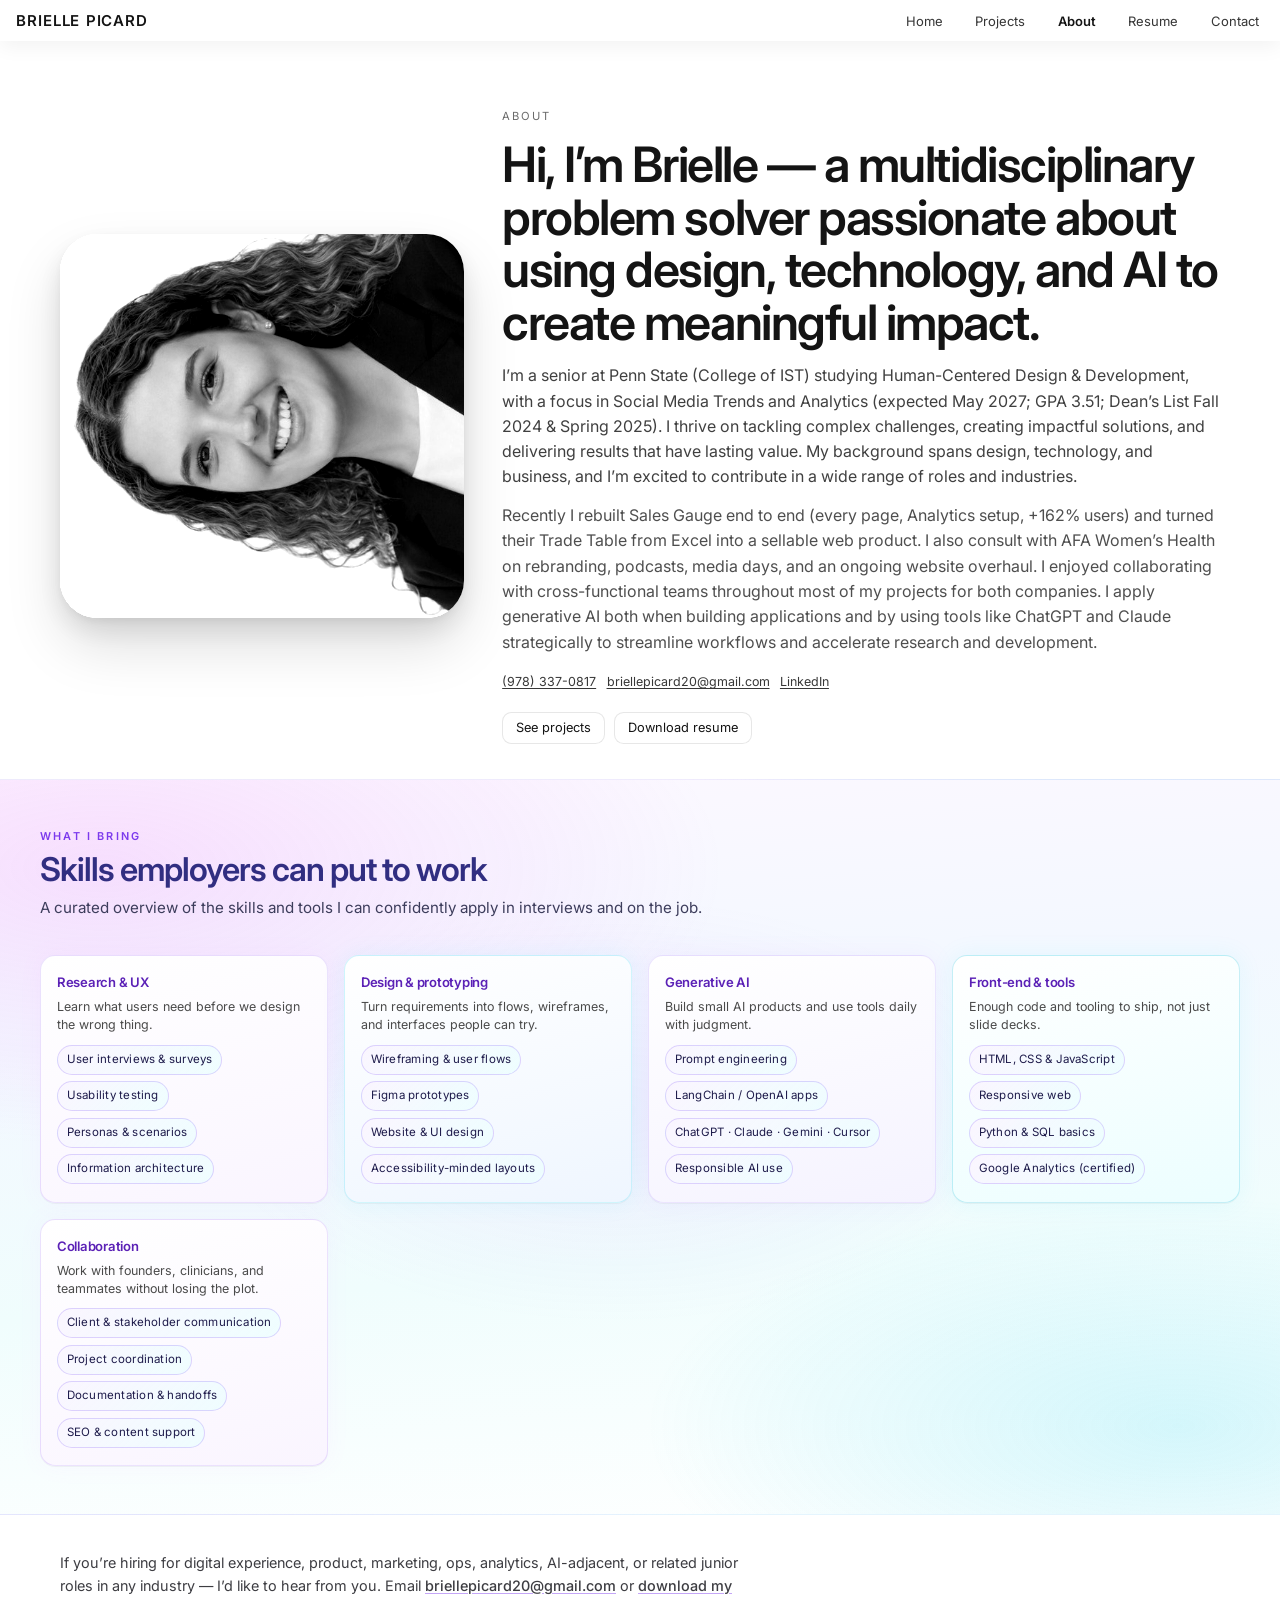
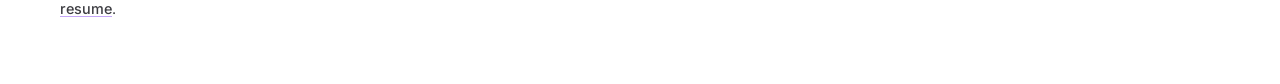
==== about.html @ d881e982 "Add files via upload" ====
<!DOCTYPE html>
<html lang="en" class="page-about">
  <head>
    <meta charset="UTF-8" />
    <meta name="viewport" content="width=device-width, initial-scale=1.0" />
    <title>About — Brielle Picard</title>
    <link rel="preconnect" href="https://fonts.googleapis.com" />
    <link rel="preconnect" href="https://fonts.gstatic.com" crossorigin />
    <link
      href="https://fonts.googleapis.com/css2?family=Inter:wght@400;600&display=swap"
      rel="stylesheet"
    />
    <link rel="stylesheet" href="styles.css?v=10" />
    <script src="main.js" defer></script>
  </head>
  <body class="page-about">
    <div
      class="top-chrome top-chrome--always top-chrome--about-only"
      id="topChrome"
      aria-hidden="false"
    >
      <header class="site-nav site-nav--about">
        <a href="index.html" class="site-nav__brand wave-name" data-home-link>
          <span class="wave-name__letters" aria-label="Brielle Picard">
            <span style="--i: 0">B</span><span style="--i: 1">r</span
            ><span style="--i: 2">i</span><span style="--i: 3">e</span
            ><span style="--i: 4">l</span><span style="--i: 5">l</span
            ><span style="--i: 6">e</span><span class="wave-name__gap"></span
            ><span style="--i: 7">P</span><span style="--i: 8">i</span
            ><span style="--i: 9">c</span><span style="--i: 10">a</span
            ><span style="--i: 11">r</span><span style="--i: 12">d</span>
          </span>
        </a>
        <nav class="site-nav__links">
          <a href="index.html" class="js-home-top" data-home-link>Home</a>
          <a href="work.html">Projects</a>
          <a href="about.html" aria-current="page">About</a>
          <a target="_blank" rel="noopener noreferrer" href="assets/resume.pdf" download="Brielle-Picard-Resume.pdf" type="application/pdf" data-resume-download>Resume</a>
          <a href="contact.html">Contact</a>
        </nav>
      </header>
    </div>

    <main class="about-main" id="main">
      <section class="about-hero" aria-label="About Brielle Picard">
        <div class="about-hero__grid">
          <figure class="about-photo-frame">
            <div class="about-photo-slot">
              <div class="about-photo-spin">
                <img
                  class="about-photo"
                  src="assets/brielle-picard-about.jpg"
                  width="717"
                  height="537"
                  alt="Brielle Picard"
                  loading="eager"
                />
              </div>
            </div>
          </figure>
          <div class="about-hero__copy">
            <p class="about-kicker">About</p>
            <h1>
              Hi, I’m Brielle — a multidisciplinary problem solver passionate about using design,
              technology, and AI to create meaningful impact.
            </h1>
            <p class="about-lead about-lead--personal">
              I’m a senior at Penn State (College of IST) studying Human-Centered Design &amp;
              Development, with a focus in Social Media Trends and Analytics (expected May 2027;
              GPA 3.51; Dean’s List Fall 2024 &amp; Spring 2025). I thrive on tackling complex
              challenges, creating impactful solutions, and delivering results that have lasting
              value. My background spans design, technology, and business, and I’m excited to
              contribute in a wide range of roles and industries.
            </p>
            <p class="about-lead about-lead--tight">
              Recently I rebuilt Sales Gauge end to end (every page, Analytics setup, +162% users)
              and turned their Trade Table from Excel into a sellable web product. I also consult
              with AFA Women’s Health on rebranding, podcasts, media days, and an ongoing website
              overhaul. I enjoyed collaborating with cross-functional teams throughout most of my
              projects for both companies. I apply generative AI both when building applications
              and by using tools like ChatGPT and Claude strategically to streamline workflows and
              accelerate research and development.
            </p>
            <ul class="about-contact-chips" aria-label="Contact">
              <li>
                <a href="tel:+19783370817">(978) 337-0817</a>
              </li>
              <li>
                <a href="mailto:briellepicard20@gmail.com">briellepicard20@gmail.com</a>
              </li>
              <li>
                <a
                  href="https://www.linkedin.com/in/brielle-picard-4519b7318"
                  target="_blank"
                  rel="noopener noreferrer"
                  >LinkedIn</a
                >
              </li>
            </ul>
            <div class="about-actions">
              <a href="work.html">See projects</a>
              <a target="_blank" rel="noopener noreferrer" href="assets/resume.pdf" download="Brielle-Picard-Resume.pdf" type="application/pdf" data-resume-download>Download resume</a>
            </div>
          </div>
        </div>
      </section>

      <section
        class="about-spotlight"
        aria-labelledby="about-spotlight-heading"
      >
        <div class="about-spotlight__inner">
          <div class="about-spotlight__head">
            <p class="about-spotlight__eyebrow">What I bring</p>
            <h2 id="about-spotlight-heading" class="about-spotlight__title">
              Skills employers can put to work
            </h2>
            <p class="about-spotlight__lede">
              A curated overview of the skills and tools I can confidently apply in interviews and
              on the job.
            </p>
          </div>

          <ul class="about-spotlight__clusters">
            <li class="about-spotlight__cluster">
              <h3 class="about-spotlight__cluster-label">Research &amp; UX</h3>
              <p class="about-spotlight__cluster-note">
                Learn what users need before we design the wrong thing.
              </p>
              <ul class="about-spotlight__chips">
                <li>User interviews &amp; surveys</li>
                <li>Usability testing</li>
                <li>Personas &amp; scenarios</li>
                <li>Information architecture</li>
              </ul>
            </li>
            <li class="about-spotlight__cluster">
              <h3 class="about-spotlight__cluster-label">Design &amp; prototyping</h3>
              <p class="about-spotlight__cluster-note">
                Turn requirements into flows, wireframes, and interfaces people can try.
              </p>
              <ul class="about-spotlight__chips">
                <li>Wireframing &amp; user flows</li>
                <li>Figma prototypes</li>
                <li>Website &amp; UI design</li>
                <li>Accessibility-minded layouts</li>
              </ul>
            </li>
            <li class="about-spotlight__cluster">
              <h3 class="about-spotlight__cluster-label">Generative AI</h3>
              <p class="about-spotlight__cluster-note">
                Build small AI products and use tools daily with judgment.
              </p>
              <ul class="about-spotlight__chips">
                <li>Prompt engineering</li>
                <li>LangChain / OpenAI apps</li>
                <li>ChatGPT · Claude · Gemini · Cursor</li>
                <li>Responsible AI use</li>
              </ul>
            </li>
            <li class="about-spotlight__cluster">
              <h3 class="about-spotlight__cluster-label">Front-end &amp; tools</h3>
              <p class="about-spotlight__cluster-note">
                Enough code and tooling to ship, not just slide decks.
              </p>
              <ul class="about-spotlight__chips">
                <li>HTML, CSS &amp; JavaScript</li>
                <li>Responsive web</li>
                <li>Python &amp; SQL basics</li>
                <li>Google Analytics (certified)</li>
              </ul>
            </li>
            <li class="about-spotlight__cluster">
              <h3 class="about-spotlight__cluster-label">Collaboration</h3>
              <p class="about-spotlight__cluster-note">
                Work with founders, clinicians, and teammates without losing the plot.
              </p>
              <ul class="about-spotlight__chips">
                <li>Client &amp; stakeholder communication</li>
                <li>Project coordination</li>
                <li>Documentation &amp; handoffs</li>
                <li>SEO &amp; content support</li>
              </ul>
            </li>
          </ul>
        </div>
      </section>

      <p class="about-context">
        If you’re hiring for digital experience, product, marketing, ops, analytics, AI-adjacent, or
        related junior roles in any industry — I’d like to hear from you. Email
        <a href="mailto:briellepicard20@gmail.com">briellepicard20@gmail.com</a>
        or
        <a target="_blank" rel="noopener noreferrer" href="assets/resume.pdf" download="Brielle-Picard-Resume.pdf" type="application/pdf" data-resume-download>download my resume</a>.
      </p>
    </main>
  </body>
</html>
---- styles.css ----
/* --- Base — Inter, white minimal, neon used sparingly --- */
*,
*::before,
*::after {
  box-sizing: border-box;
}

html {
  scroll-behavior: smooth;
  font-family: "Inter", system-ui, -apple-system, sans-serif;
}

html.page-home {
  color-scheme: light;
  scroll-snap-type: y mandatory;
  scroll-behavior: smooth;
  scroll-padding-top: 0;
  /* Clear soft ombre ladder — dusk violet at the end, never near-black */
  --home-flow-bg: #faf8fc;
  --ombre-1: #ebe0f5;
  --ombre-2: #d7c6eb;
  --ombre-3: #c2aadf;
  --ombre-4: #ad92d0;
}

body {
  margin: 0;
  font-family: inherit;
  font-weight: 400;
  color: var(--text);
  background: var(--bg-page);
  line-height: 1.55;
  overflow-x: hidden;
}

html.page-home body {
  /* Continuous page wash so the darkening reads while you scroll */
  background: linear-gradient(
    180deg,
    #faf8fc 0%,
    #f3eaf8 18%,
    #e5d6f2 38%,
    #d0bbe6 58%,
    #bba3d8 78%,
    #ad92d0 100%
  );
}

button,
input,
textarea,
select {
  font-family: inherit;
  font-weight: 400;
}

body.case-study-panel-is-open {
  overflow: hidden;
}

:root {
  /* Extra inset so scattered cards never hug the viewport edge */
  --case-scatter-gutter: clamp(1.5rem, 6.5vw, 4rem);
  --bg-page: #ffffff;
  --bg-subtle: #f4f4f5;
  --text: #141414;
  --text-muted: #6b6b6b;
  --neon-a: #22d3ee;
  --neon-b: #e879f9;
  --neon-a-soft: rgba(34, 211, 238, 0.16);
  --neon-b-soft: rgba(232, 121, 249, 0.16);
  --case-track-bg: #e8eaef;
  --case-track-fill-start: #f0abfc;
  --case-track-fill-end: #22d3ee;
}

/* --- Fixed top: progress (first) + nav — visible once first case study is reached --- */
.top-chrome {
  position: fixed;
  top: env(safe-area-inset-top, 0);
  left: 0;
  right: 0;
  z-index: 40;
  display: flex;
  flex-direction: column;
  pointer-events: none;
  transform: translateY(-110%);
  opacity: 0;
  transition:
    transform 0.5s cubic-bezier(0.22, 1, 0.45, 1),
    opacity 0.32s ease;
}

.top-chrome.is-visible,
.top-chrome--always {
  transform: translateY(0);
  opacity: 1;
}

.top-chrome > * {
  pointer-events: auto;
  flex-shrink: 0;
}

.case-scroll-track--home-top {
  order: -1;
  width: 100%;
}

.case-scroll-track--home-top.case-scroll-track--minimal .case-scroll-track__rail {
  height: 4px;
  border-radius: 0;
  box-shadow: 0 1px 0 rgba(0, 0, 0, 0.04);
}

.site-nav {
  display: flex;
  align-items: center;
  justify-content: space-between;
  padding: 0.5rem 1rem 0.45rem;
  background: rgba(255, 255, 255, 0.98);
  box-shadow: 0 6px 20px rgba(0, 0, 0, 0.05);
}

.site-nav--home {
  display: flex;
  align-items: center;
  justify-content: space-between;
  gap: 1rem;
  background: rgba(255, 255, 255, 0.82);
  backdrop-filter: blur(10px);
  -webkit-backdrop-filter: blur(10px);
}

.site-nav--work {
  background: transparent;
  box-shadow: none;
  padding: 0.5rem 1rem 0.45rem;
}

/* Work page: nav only — no bar, same horizontal rhythm as home */
.top-chrome--work-only {
  background: transparent;
  box-shadow: none;
}

.site-nav__links {
  display: flex;
  gap: 1.35rem;
  align-items: center;
}

.site-nav__links a {
  font-size: 0.8125rem;
  font-weight: 400;
  text-decoration: none;
  color: rgba(20, 20, 20, 0.86);
  border-radius: 0.4rem;
  padding: 0.18rem 0.34rem;
  transition:
    color 0.2s ease,
    background-color 0.2s ease,
    box-shadow 0.25s ease;
}

.site-nav__links a[aria-current="page"] {
  color: var(--text);
  font-weight: 600;
}

.site-nav__links a:hover,
.site-nav__links a:focus-visible {
  outline: none;
  color: var(--text);
  background: rgba(255, 255, 255, 0.92);
  box-shadow:
    0 0 0 1px rgba(217, 70, 239, 0.28),
    0 0 14px rgba(34, 211, 238, 0.22);
}

/* Legacy: old work-only nav (transparent) — keep hover readable if reused */
.site-nav--work .site-nav__links a {
  color: rgba(20, 20, 20, 0.86);
}

.site-nav--work .site-nav__links a:hover,
.site-nav--work .site-nav__links a:focus-visible {
  color: var(--text);
}

.site-nav__brand {
  text-decoration: none;
  color: var(--text);
  font-family: "Inter", system-ui, sans-serif;
  font-weight: 600;
  font-size: 0.9375rem;
  letter-spacing: 0.06em;
  text-transform: uppercase;
}

.site-nav--work .site-nav__brand {
  color: var(--text);
}

/* Wave glow on name (clickable) */
.wave-name__letters > span {
  display: inline-block;
  animation: wave-glow 2.8s ease-in-out infinite;
  animation-delay: calc(var(--i) * 0.07s);
}

.wave-name__gap {
  display: inline-block;
  width: 0.35em;
  animation: none;
}

@keyframes wave-glow {
  0%,
  100% {
    color: inherit;
    text-shadow: none;
  }
  35% {
    color: var(--neon-a);
    text-shadow: 0 0 14px rgba(0, 229, 212, 0.45);
  }
  70% {
    color: var(--neon-b);
    text-shadow: 0 0 14px rgba(181, 108, 255, 0.4);
  }
}

/* Original-style thin bar only (under nav) */
.case-scroll-track--minimal .case-scroll-track__rail {
  height: 3px;
  background: rgba(236, 238, 242, 0.95);
  overflow: hidden;
}

.case-scroll-track--on-dark .case-scroll-track__rail {
  background: rgba(255, 255, 255, 0.12);
}

.case-scroll-track__fill {
  height: 100%;
  width: 0%;
  background: linear-gradient(
    90deg,
    var(--case-track-fill-start),
    var(--case-track-fill-end)
  );
  transition: width 0.12s ease-out;
}

.case-scroll-track--on-dark .case-scroll-track__fill {
  background: linear-gradient(
    90deg,
    rgba(125, 211, 252, 0.95),
    rgba(96, 165, 250, 0.95)
  );
}

/* --- Case study hover: circle + arrow (follows pointer; see main.js) --- */
.case-study-cursor {
  position: fixed;
  left: 0;
  top: 0;
  z-index: 10050;
  width: 56px;
  height: 56px;
  margin-left: -28px;
  margin-top: -28px;
  pointer-events: none;
  opacity: 0;
  transform: scale(0.65);
  transition:
    opacity 0.18s ease,
    transform 0.2s cubic-bezier(0.22, 1, 0.36, 1);
}

.case-study-cursor.is-visible {
  opacity: 1;
  transform: scale(1);
}

.case-study-cursor__circle {
  position: absolute;
  inset: 0;
  border-radius: 50%;
  background: #fff;
  border: 1.5px solid rgba(20, 20, 20, 0.1);
  box-shadow:
    0 6px 28px rgba(0, 0, 0, 0.12),
    0 0 0 1px rgba(0, 229, 212, 0.35);
}

.case-study-cursor__arrow {
  position: absolute;
  left: 50%;
  top: 50%;
  width: 9px;
  height: 9px;
  margin: -4px 0 0 -4px;
  border-right: 2px solid var(--text);
  border-top: 2px solid var(--text);
  transform: rotate(45deg);
}

.case-study-cursor--dark .case-study-cursor__circle {
  background: #0a0a0a;
  border-color: rgba(255, 255, 255, 0.2);
}

.case-study-cursor--dark .case-study-cursor__arrow {
  border-color: #fff;
}

/* --- Home hero: name-forward + floating profile card --- */
.home-hero {
  --hero-mx: 0;
  --hero-my: 0;
  position: relative;
  isolation: isolate;
  min-height: 100dvh;
  height: 100dvh;
  max-height: 100dvh;
  overflow: hidden;
  display: flex;
  flex-direction: column;
  justify-content: center;
  padding:
    calc(3px + 5rem)
    clamp(1.15rem, 5vw, 3.25rem)
    clamp(4.5rem, 10vh, 6rem);
  background:
    radial-gradient(ellipse 70% 55% at 12% 30%, rgba(232, 121, 249, 0.12), transparent 58%),
    radial-gradient(ellipse 55% 45% at 88% 70%, rgba(34, 211, 238, 0.1), transparent 55%),
    linear-gradient(135deg, #faf8fc 0%, #ffffff 42%, #f3f0f8 100%);
  box-shadow: 0 40px 80px -48px rgba(124, 58, 237, 0.08);
  scroll-snap-align: start;
  scroll-snap-stop: always;
}

.home-hero__atmosphere {
  position: absolute;
  inset: 0;
  z-index: 0;
  pointer-events: none;
  background:
    radial-gradient(circle at 78% 42%, rgba(192, 132, 252, 0.14), transparent 42%),
    radial-gradient(circle at 22% 70%, rgba(34, 211, 238, 0.08), transparent 40%);
}

.home-hero__layout {
  position: relative;
  z-index: 2;
  width: min(100%, 78rem);
  margin: 0 auto;
  display: grid;
  grid-template-columns: minmax(0, 1fr) minmax(18rem, 1.05fr);
  gap: clamp(1.5rem, 4vw, 3.5rem);
  align-items: center;
}

.home-hero__content {
  position: relative;
  z-index: 4;
  max-width: min(38rem, 100%);
  opacity: 0;
  transform: translateY(18px);
  animation: home-hero-content-in 0.9s cubic-bezier(0.22, 1, 0.36, 1) 0.12s forwards;
}

@keyframes home-hero-content-in {
  to {
    opacity: 1;
    transform: translateY(0);
  }
}

.home-hero__profile {
  position: relative;
  justify-self: end;
  width: min(100%, 32rem);
  transform: translate3d(
    calc(var(--hero-mx) * 10px),
    calc(var(--hero-my) * 8px),
    0
  );
  transition: transform 0.45s cubic-bezier(0.22, 1, 0.36, 1);
}

.home-hero__profile-glow {
  position: absolute;
  inset: -18% -14% auto;
  height: 70%;
  pointer-events: none;
  background:
    radial-gradient(circle at 35% 40%, rgba(232, 121, 249, 0.28), transparent 58%),
    radial-gradient(circle at 75% 35%, rgba(34, 211, 238, 0.22), transparent 52%);
  filter: blur(2px);
  animation: home-hero-profile-glow 8s ease-in-out infinite alternate;
}

@keyframes home-hero-profile-glow {
  from {
    transform: translate3d(-2%, 0, 0) scale(1);
  }
  to {
    transform: translate3d(3%, 5%, 0) scale(1.06);
  }
}

.home-hero__profile-card {
  position: relative;
  z-index: 1;
  padding: 0.65rem;
  border-radius: 1.45rem;
  background: rgba(255, 255, 255, 0.9);
  border: 1px solid rgba(167, 139, 250, 0.28);
  box-shadow:
    0 28px 60px rgba(124, 58, 237, 0.14),
    0 10px 24px rgba(15, 23, 42, 0.05);
  backdrop-filter: blur(10px);
  animation: home-hero-profile-in 1s cubic-bezier(0.22, 1, 0.36, 1) 0.2s both;
}

@keyframes home-hero-profile-in {
  from {
    opacity: 0;
    transform: translateY(22px) scale(0.96);
  }
  to {
    opacity: 1;
    transform: translateY(0) scale(1);
  }
}

.home-hero__profile-card::before {
  content: "";
  position: absolute;
  inset: 0;
  border-radius: inherit;
  pointer-events: none;
  padding: 1px;
  background: linear-gradient(
    135deg,
    rgba(232, 121, 249, 0.45),
    transparent 40%,
    transparent 60%,
    rgba(34, 211, 238, 0.4)
  );
  mask: linear-gradient(#000 0 0) content-box, linear-gradient(#000 0 0);
  mask-composite: exclude;
  -webkit-mask: linear-gradient(#000 0 0) content-box, linear-gradient(#000 0 0);
  -webkit-mask-composite: xor;
}

.home-hero__photo {
  display: block;
  width: 100%;
  aspect-ratio: 16 / 10;
  object-fit: cover;
  object-position: center 18%;
  border-radius: 1.1rem;
  border: 1px solid rgba(167, 139, 250, 0.16);
  background: #f3e8ff;
}

.home-hero__profile-meta {
  display: none;
}

.home-hero__name {
  margin: 0 0 0.85rem;
  font-family: "Syne", "Inter", system-ui, sans-serif;
  font-weight: 800;
  font-size: clamp(2.9rem, 7.8vw, 5.6rem);
  line-height: 0.92;
  letter-spacing: -0.055em;
  color: #2e1065;
  text-wrap: balance;
}

.home-hero__line {
  display: block;
}

.home-hero__name .home-hero__line > span {
  display: inline-block;
  color: #2e1065;
  opacity: 0;
  transform: translateY(0.35em);
  animation:
    home-hero-letter-in 0.7s cubic-bezier(0.22, 1, 0.36, 1) forwards,
    home-hero-letter-glow 3.8s ease-in-out infinite;
  animation-delay:
    calc(0.28s + var(--i) * 0.045s),
    calc(1.2s + var(--i) * 0.08s);
}

@keyframes home-hero-letter-in {
  to {
    opacity: 1;
    transform: translateY(0);
  }
}

@keyframes home-hero-letter-glow {
  0%,
  100% {
    color: #2e1065;
    text-shadow: 0 0 0 transparent;
  }
  40% {
    color: #a21caf;
    text-shadow: 0 0 22px rgba(232, 121, 249, 0.35);
  }
  70% {
    color: #0e7490;
    text-shadow: 0 0 18px rgba(34, 211, 238, 0.28);
  }
}

.home-hero__lede {
  margin: 0 0 1.35rem;
  max-width: 26rem;
  font-size: clamp(1rem, 2.1vw, 1.15rem);
  line-height: 1.5;
  color: #4b5563;
}

.home-hero__ctas {
  display: flex;
  flex-wrap: wrap;
  gap: 0.65rem;
}

.home-hero__cta {
  display: inline-flex;
  align-items: center;
  justify-content: center;
  padding: 0.72rem 1.2rem;
  border-radius: 999px;
  font-size: 0.86rem;
  font-weight: 600;
  text-decoration: none;
  color: #5b21b6;
  border: 1px solid rgba(167, 139, 250, 0.4);
  background: rgba(255, 255, 255, 0.72);
  backdrop-filter: blur(8px);
  transition:
    background 0.2s ease,
    border-color 0.2s ease,
    color 0.2s ease,
    transform 0.2s ease,
    box-shadow 0.2s ease;
}

.home-hero__cta:hover,
.home-hero__cta:focus-visible {
  border-color: rgba(34, 211, 238, 0.5);
  color: #0e7490;
  transform: translateY(-1px);
  outline: none;
}

.home-hero__cta--primary {
  color: #fff;
  border-color: transparent;
  background: linear-gradient(135deg, #c026d3, #7c3aed 55%, #0891b2);
  box-shadow: 0 12px 28px rgba(124, 58, 237, 0.28);
}

.home-hero__cta--primary:hover,
.home-hero__cta--primary:focus-visible {
  color: #fff;
  filter: brightness(1.05);
  box-shadow: 0 14px 32px rgba(124, 58, 237, 0.34);
}

.visually-hidden {
  position: absolute;
  width: 1px;
  height: 1px;
  padding: 0;
  margin: -1px;
  overflow: hidden;
  clip: rect(0, 0, 0, 0);
  white-space: nowrap;
  border: 0;
}

@media (max-width: 820px) {
  .home-hero {
    height: auto;
    max-height: none;
    min-height: 100dvh;
    justify-content: center;
    padding-top: calc(3px + 5.25rem);
    padding-bottom: clamp(5rem, 12vh, 6.5rem);
  }

  .home-hero__layout {
    grid-template-columns: 1fr;
    gap: 1.75rem;
    justify-items: start;
  }

  .home-hero__profile {
    justify-self: start;
    width: min(100%, 24rem);
    order: -1;
  }

  .home-hero__name {
    font-size: clamp(2.85rem, 14vw, 4.25rem);
  }
}

/* --- Scroll hint: first screen → work --- */
.scroll-into-work {
  position: fixed;
  left: 50%;
  bottom: 1.75rem;
  z-index: 5;
  display: flex;
  flex-direction: column;
  align-items: center;
  gap: 0.4rem;
  text-decoration: none;
  color: rgba(20, 20, 20, 0.9);
  font-size: 0.65rem;
  font-weight: 400;
  letter-spacing: 0.2em;
  text-transform: uppercase;
  transform: translateX(-50%);
  pointer-events: auto;
  padding: 0.32rem 0.55rem 0.38rem;
  border-radius: 0.7rem;
  background: rgba(255, 255, 255, 0.66);
  border: 1px solid rgba(255, 255, 255, 0.78);
  backdrop-filter: blur(4px);
  text-shadow:
    0 1px 0 rgba(255, 255, 255, 0.65),
    0 0 16px rgba(255, 255, 255, 0.35);
  transition: color 0.2s ease, opacity 0.3s ease;
}

.scroll-into-work:hover {
  color: #000;
}

.scroll-into-work.is-past-hero {
  opacity: 0;
  pointer-events: none;
}

.scroll-into-work__chev {
  width: 10px;
  height: 10px;
  border-right: 2px solid currentColor;
  border-bottom: 2px solid currentColor;
  filter: drop-shadow(0 1px 0 rgba(255, 255, 255, 0.6));
  transform: rotate(45deg) translateY(-2px);
  animation: scroll-chev 2.2s ease-in-out infinite;
}

.home-projects-title {
  position: relative;
  z-index: 3;
  padding: clamp(1.5rem, 4vh, 2.75rem) clamp(1rem, 4vw, 2.5rem) clamp(0.9rem, 2.2vh, 1.5rem);
  text-align: center;
  background: transparent;
  scroll-snap-align: start;
  scroll-snap-stop: always;
}

.home-projects-title h2 {
  margin: 0;
  font-size: clamp(1.8rem, 6.2vw, 3.35rem);
  line-height: 1.05;
  letter-spacing: -0.035em;
  font-weight: 600;
  color: #312e81;
  text-wrap: balance;
}

@keyframes scroll-chev {
  0%,
  100% {
    transform: rotate(45deg) translateY(-2px);
    opacity: 0.45;
  }
  50% {
    transform: rotate(45deg) translateY(4px);
    opacity: 1;
  }
}

/* --- Home: below-hero flow (featured → skills → AI) --- */
.home-below {
  position: relative;
  z-index: 3;
  padding: 0;
  background: transparent;
  scroll-margin-top: 0;
}

.home-section-head {
  margin: 0 0 clamp(1.5rem, 4vh, 2.25rem);
  max-width: 38rem;
}

.home-section-head--center {
  margin-left: auto;
  margin-right: auto;
  text-align: center;
}

.home-section-head__eyebrow {
  margin: 0 0 0.45rem;
  font-size: 0.7rem;
  letter-spacing: 0.16em;
  text-transform: uppercase;
  color: rgba(49, 46, 129, 0.55);
}

.home-section-head__title {
  margin: 0 0 0.55rem;
  font-size: clamp(1.65rem, 4.8vw, 2.55rem);
  line-height: 1.08;
  letter-spacing: -0.035em;
  font-weight: 600;
  color: #312e81;
  text-wrap: balance;
}

.home-section-head__lede {
  margin: 0;
  color: #4b5563;
  line-height: 1.55;
  font-size: 0.98rem;
}

.home-section-head__accent {
  display: block;
  width: 2.75rem;
  height: 0.28rem;
  margin: 0.65rem 0 0.85rem;
  border-radius: 999px;
  background: linear-gradient(90deg, #e879f9, #7c3aed 55%, #22d3ee);
}

.home-section-head--center .home-section-head__accent {
  margin-left: auto;
  margin-right: auto;
}

/* Featured projects — archive-style cards that drift off-screen */
.home-featured {
  position: relative;
  padding: clamp(3.75rem, 8vh, 5.5rem) 0 clamp(2.5rem, 6vh, 4rem);
  overflow: hidden;
}

.home-featured__inner {
  position: relative;
  z-index: 1;
  max-width: min(78rem, 100%);
  margin: 0 auto;
  padding-inline: clamp(1.1rem, 4.5vw, 2.75rem);
  box-sizing: border-box;
}

.home-featured__inner--foot {
  margin-top: clamp(0.5rem, 2vh, 1rem);
}

.home-featured__head {
  display: block;
  margin: 0 0 clamp(1.75rem, 4.5vh, 2.75rem);
}

.home-featured__eyebrow {
  margin: 0 0 0.55rem;
  font-size: 0.68rem;
  letter-spacing: 0.18em;
  text-transform: uppercase;
  color: rgba(49, 46, 129, 0.5);
}

.home-featured__title {
  margin: 0;
  font-size: clamp(2.15rem, 6.5vw, 3.6rem);
  line-height: 1.02;
  letter-spacing: -0.04em;
  font-weight: 600;
  color: #312e81;
}

.home-featured__rail {
  position: relative;
  width: 100vw;
  margin-left: 50%;
  transform: translateX(-50%);
  overflow: hidden;
  mask-image: linear-gradient(
    90deg,
    transparent 0%,
    #000 5%,
    #000 95%,
    transparent 100%
  );
  -webkit-mask-image: linear-gradient(
    90deg,
    transparent 0%,
    #000 5%,
    #000 95%,
    transparent 100%
  );
}

.home-featured__track {
  list-style: none;
  margin: 0;
  padding: 0.5rem 0 1.25rem;
  display: flex;
  width: max-content;
  gap: clamp(1rem, 2.4vw, 1.65rem);
  animation: home-feat-marquee 55s linear infinite;
  will-change: transform;
}

.home-featured__rail:hover .home-featured__track,
.home-featured__rail:focus-within .home-featured__track {
  animation-play-state: paused;
}

@keyframes home-feat-marquee {
  from {
    transform: translateX(0);
  }
  to {
    transform: translateX(-50%);
  }
}

.home-feat-card {
  margin: 0;
  flex: 0 0 auto;
  width: min(78vw, 26rem);
}

.home-feat-card__hit {
  position: relative;
  display: block;
  height: 100%;
  min-height: clamp(22rem, 42vh, 28rem);
  text-decoration: none;
  color: inherit;
  border-radius: 1.65rem;
  overflow: hidden;
  isolation: isolate;
  box-shadow:
    0 22px 48px rgba(15, 23, 42, 0.08),
    0 0 0 1px rgba(167, 139, 250, 0.18);
  transition:
    transform 0.45s cubic-bezier(0.22, 1, 0.36, 1),
    box-shadow 0.35s ease;
}

.home-feat-card__hit:hover,
.home-feat-card__hit:focus-visible {
  outline: none;
  transform: translateY(-8px);
  box-shadow:
    0 28px 56px rgba(124, 58, 237, 0.14),
    0 0 0 1px rgba(34, 211, 238, 0.35),
    0 0 28px rgba(232, 121, 249, 0.18);
}

.home-feat-card__media {
  position: absolute;
  inset: 0;
  z-index: 0;
  transform-origin: center center;
  animation: home-feat-media-spin 48s linear infinite;
  animation-delay: calc(var(--f, 0) * -16s);
}

@keyframes home-feat-media-spin {
  0% {
    transform: rotate(0deg) scale(1.06);
  }
  50% {
    transform: rotate(1.4deg) scale(1.08);
  }
  100% {
    transform: rotate(0deg) scale(1.06);
  }
}

.home-feat-card--light .home-feat-card__media {
  background: linear-gradient(165deg, #ffffff 0%, #f8fafc 55%, #f5f3ff 100%);
}

.home-feat-card--neon .home-feat-card__media {
  background: linear-gradient(145deg, #c026d3 0%, #7c3aed 48%, #0891b2 100%);
}

.home-feat-card--deep .home-feat-card__media {
  background: linear-gradient(160deg, #1e1b4b 0%, #312e81 45%, #164e63 100%);
}

.home-feat-card__screen {
  position: absolute;
  inset: 12% 10% auto;
  padding: 1.15rem 1.2rem 1.35rem;
  border-radius: 1rem;
  background: rgba(255, 255, 255, 0.96);
  box-shadow: 0 18px 40px rgba(15, 23, 42, 0.1);
  transform: translateY(0);
  transition: transform 0.45s cubic-bezier(0.22, 1, 0.36, 1);
}

.home-feat-card__hit:hover .home-feat-card__screen,
.home-feat-card__hit:focus-visible .home-feat-card__screen {
  transform: translateY(-6px);
}

.home-feat-card__ui-kicker {
  display: block;
  font-size: 0.65rem;
  letter-spacing: 0.16em;
  text-transform: uppercase;
  color: rgba(49, 46, 129, 0.5);
  margin-bottom: 0.55rem;
}

.home-feat-card__ui-line {
  margin: 0 0 1rem;
  font-size: clamp(1.05rem, 2.2vw, 1.35rem);
  line-height: 1.2;
  letter-spacing: -0.03em;
  font-weight: 600;
  color: #1f2937;
}

.home-feat-card__ui-line em {
  font-style: normal;
  background: linear-gradient(120deg, #c026d3, #0891b2);
  -webkit-background-clip: text;
  background-clip: text;
  color: transparent;
}

.home-feat-card__ui-btn {
  display: inline-flex;
  align-items: center;
  padding: 0.4rem 0.85rem;
  border-radius: 999px;
  font-size: 0.72rem;
  font-weight: 600;
  color: #fff;
  background: linear-gradient(135deg, #7c3aed, #0891b2);
}

.home-feat-card__stack {
  position: absolute;
  inset: 0;
  display: grid;
  place-items: center;
  perspective: 900px;
}

.home-feat-card__panel {
  position: absolute;
  width: 58%;
  height: 48%;
  border-radius: 0.85rem;
  background: rgba(255, 255, 255, 0.92);
  box-shadow: 0 16px 36px rgba(15, 23, 42, 0.22);
  transition: transform 0.5s cubic-bezier(0.22, 1, 0.36, 1);
}

.home-feat-card__panel--a {
  transform: translate(-18%, -8%) rotate(-8deg);
  background:
    linear-gradient(180deg, rgba(255, 255, 255, 0.95), rgba(236, 254, 255, 0.9));
}

.home-feat-card__panel--b {
  width: 62%;
  height: 52%;
  transform: translate(6%, 4%) rotate(4deg);
  background:
    linear-gradient(180deg, rgba(255, 255, 255, 0.96), rgba(250, 245, 255, 0.92));
  z-index: 1;
}

.home-feat-card__panel--c {
  width: 48%;
  height: 38%;
  transform: translate(22%, -22%) rotate(12deg);
  opacity: 0.88;
  background: rgba(255, 255, 255, 0.75);
}

.home-feat-card__panel--a::before,
.home-feat-card__panel--b::before,
.home-feat-card__panel--c::before {
  content: "";
  position: absolute;
  left: 10%;
  right: 10%;
  top: 18%;
  height: 10%;
  border-radius: 999px;
  background: rgba(124, 58, 237, 0.2);
}

.home-feat-card__panel--a::after,
.home-feat-card__panel--b::after {
  content: "";
  position: absolute;
  left: 10%;
  right: 28%;
  top: 38%;
  height: 8%;
  border-radius: 999px;
  background: rgba(8, 145, 178, 0.18);
}

.home-feat-card__hit:hover .home-feat-card__panel--a,
.home-feat-card__hit:focus-visible .home-feat-card__panel--a {
  transform: translate(-22%, -14%) rotate(-11deg);
}

.home-feat-card__hit:hover .home-feat-card__panel--b,
.home-feat-card__hit:focus-visible .home-feat-card__panel--b {
  transform: translate(4%, -2%) rotate(2deg) scale(1.03);
}

.home-feat-card__hit:hover .home-feat-card__panel--c,
.home-feat-card__hit:focus-visible .home-feat-card__panel--c {
  transform: translate(28%, -28%) rotate(16deg);
}

.home-feat-card__screen--dark {
  inset: 14% 12% auto;
  background: rgba(15, 23, 42, 0.45);
  border: 1px solid rgba(255, 255, 255, 0.12);
  backdrop-filter: blur(4px);
  min-height: 42%;
  display: flex;
  flex-direction: column;
  gap: 0.55rem;
  justify-content: flex-end;
}

.home-feat-card__grid-dots {
  position: absolute;
  inset: 12% 12% auto;
  height: 40%;
  background-image: radial-gradient(rgba(255, 255, 255, 0.22) 1px, transparent 1px);
  background-size: 12px 12px;
  opacity: 0.55;
}

.home-feat-card__ui-row {
  display: block;
  height: 0.45rem;
  width: 78%;
  border-radius: 999px;
  background: rgba(255, 255, 255, 0.28);
}

.home-feat-card__ui-row--short {
  width: 48%;
  background: rgba(34, 211, 238, 0.45);
}

.home-feat-card__caption {
  position: absolute;
  left: 0;
  right: 0;
  bottom: 0;
  z-index: 2;
  padding: 1.15rem 1.25rem 1.3rem;
  background: linear-gradient(180deg, transparent, rgba(255, 255, 255, 0.92) 38%);
}

.home-feat-card__caption--on-media {
  background: linear-gradient(180deg, transparent, rgba(15, 23, 42, 0.55) 42%);
}

.home-feat-card__caption--on-media .home-feat-card__name {
  color: #fff;
}

.home-feat-card__caption--on-media .home-feat-card__meta {
  color: rgba(255, 255, 255, 0.78);
}

.home-feat-card__name {
  margin: 0;
  font-size: 1.15rem;
  letter-spacing: -0.03em;
  font-weight: 600;
  color: #1f2937;
}

.home-feat-card__meta {
  margin: 0.28rem 0 0;
  font-size: 0.8rem;
  color: #6b7280;
}

.home-featured__foot {
  display: flex;
  flex-wrap: wrap;
  align-items: center;
  justify-content: center;
  gap: 0.85rem 1.5rem;
  margin-top: clamp(1.75rem, 4.5vh, 2.75rem);
}

.home-featured__explore {
  font-size: 0.74rem;
  letter-spacing: 0.16em;
  text-transform: uppercase;
  text-decoration: none;
  color: rgba(49, 46, 129, 0.62);
  transition: color 0.2s ease;
}

.home-featured__explore:hover,
.home-featured__explore:focus-visible {
  color: #0e7490;
  outline: none;
}

.home-featured__resume {
  font-size: 0.74rem;
  letter-spacing: 0.06em;
  text-decoration: none;
  color: #5b21b6;
  padding: 0.4rem 0.9rem;
  border-radius: 999px;
  border: 1px solid rgba(167, 139, 250, 0.4);
  background: rgba(255, 255, 255, 0.7);
  transition:
    background 0.2s ease,
    border-color 0.2s ease,
    color 0.2s ease;
}

.home-featured__resume:hover,
.home-featured__resume:focus-visible {
  background: rgba(232, 121, 249, 0.12);
  border-color: rgba(34, 211, 238, 0.45);
  color: #0e7490;
  outline: none;
}

.home-cta {
  display: inline-flex;
  align-items: center;
  justify-content: center;
  padding: 0.7rem 1.25rem;
  border-radius: 999px;
  font-size: 0.86rem;
  font-weight: 600;
  text-decoration: none;
}

.home-cta--primary {
  color: #fff;
  background: linear-gradient(135deg, #c026d3, #7c3aed 50%, #0891b2);
}

.home-cta--ghost {
  color: #5b21b6;
  background: rgba(255, 255, 255, 0.75);
  border: 1px solid rgba(167, 139, 250, 0.45);
}

/* Alternating home section bands (legacy — kept for safety) */
.home-band--a,
.home-band--b {
  position: relative;
  isolation: isolate;
}

.home-band--a {
  background:
    radial-gradient(ellipse 60% 40% at 80% 12%, rgba(232, 121, 249, 0.06), transparent 55%),
    linear-gradient(180deg, #f8f5fb 0%, #faf8fc 55%, #f6f4fa 100%);
}

.home-band--b {
  background:
    radial-gradient(ellipse 55% 42% at 14% 10%, rgba(34, 211, 238, 0.06), transparent 55%),
    linear-gradient(180deg, #f5f8fb 0%, #f7f9fc 55%, #f4f7fb 100%);
}

/* One-screen snap sections + soft lavender ombre (never near-black) */
.home-snap {
  position: relative;
  isolation: isolate;
  min-height: 100dvh;
  height: 100dvh;
  max-height: 100dvh;
  box-sizing: border-box;
  display: flex;
  flex-direction: column;
  justify-content: center;
  overflow: hidden;
  scroll-snap-align: start;
  scroll-snap-stop: always;
  scroll-margin-top: 0;
}

.home-ombre {
  transition: background-color 0.35s ease;
}

.home-ombre--1 {
  background:
    radial-gradient(ellipse 58% 40% at 82% 10%, rgba(232, 121, 249, 0.12), transparent 55%),
    linear-gradient(180deg, #f2e9f9 0%, var(--ombre-1) 42%, #e0cef1 100%);
}

.home-ombre--2 {
  background:
    radial-gradient(ellipse 55% 42% at 12% 14%, rgba(167, 139, 250, 0.16), transparent 55%),
    linear-gradient(180deg, #e5d6f1 0%, var(--ombre-2) 48%, #cbb6e6 100%);
}

.home-ombre--3 {
  background:
    radial-gradient(ellipse 52% 38% at 88% 18%, rgba(192, 132, 252, 0.18), transparent 55%),
    linear-gradient(180deg, #d4c0e8 0%, var(--ombre-3) 50%, #b59ad8 100%);
}

.home-ombre--4 {
  background:
    radial-gradient(ellipse 60% 42% at 50% 0%, rgba(232, 121, 249, 0.16), transparent 58%),
    radial-gradient(ellipse 48% 36% at 10% 80%, rgba(34, 211, 238, 0.1), transparent 55%),
    linear-gradient(180deg, #c4aee0 0%, var(--ombre-4) 52%, #9f84c4 100%);
}

/* Soft hairline between snap panels */
.home-ombre::after {
  content: "";
  position: absolute;
  left: 50%;
  top: 0;
  width: min(12rem, 42%);
  height: 1px;
  transform: translateX(-50%);
  pointer-events: none;
  z-index: 1;
  background: linear-gradient(
    90deg,
    transparent,
    rgba(124, 58, 237, 0.28),
    rgba(34, 211, 238, 0.22),
    transparent
  );
  opacity: 0.65;
}

/* Short / narrow viewports: allow sections to grow so content isn’t clipped */
@media (max-width: 720px), (max-height: 760px) {
  .home-snap:not(.home-ai) {
    height: auto;
    max-height: none;
    min-height: 100dvh;
    overflow: visible;
    justify-content: flex-start;
  }

  .home-featured,
  .home-experience,
  .home-skills {
    padding-top: clamp(4.25rem, 10vh, 5.75rem);
  }
}

/* Hero → first section: ease into the lavender band */
.home-below {
  position: relative;
}

/* Experience — vertical full-width timeline */
.home-experience {
  position: relative;
  padding: clamp(3.75rem, 8vh, 5.5rem) 0 clamp(2.5rem, 6vh, 4rem);
  overflow: hidden;
}

.home-experience__inner {
  max-width: min(78rem, 100%);
  margin: 0 auto;
  padding-inline: clamp(1.1rem, 4.5vw, 2.75rem);
  box-sizing: border-box;
}

.home-experience__rail {
  position: relative;
  width: 100%;
  margin: 1.25rem 0 0;
  padding: 0;
  box-sizing: border-box;
}

.home-exp-line {
  position: absolute;
  left: 1.05rem;
  top: 0.35rem;
  bottom: 0.35rem;
  width: 3px;
  z-index: 0;
  pointer-events: none;
  opacity: 0;
  transition: opacity 0.35s ease;
}

.home-exp-line.is-ready {
  opacity: 1;
}

.home-exp-line__base,
.home-exp-line__progress {
  position: absolute;
  left: 0;
  top: 0;
  width: 100%;
  border-radius: 999px;
}

.home-exp-line__base {
  height: 100%;
  background: rgba(167, 139, 250, 0.28);
}

.home-exp-line__progress {
  height: 0%;
  background: linear-gradient(180deg, #e879f9, #7c3aed 48%, #22d3ee);
  box-shadow:
    0 0 10px rgba(232, 121, 249, 0.55),
    0 0 22px rgba(34, 211, 238, 0.28);
  will-change: height;
  transform: none;
}

.home-exp-timeline {
  list-style: none;
  margin: 0;
  padding: 0;
  position: relative;
  z-index: 1;
  display: flex;
  flex-direction: column;
  gap: clamp(1rem, 2.5vh, 1.5rem);
}

.home-exp {
  position: relative;
  display: grid;
  grid-template-columns: 2.25rem minmax(0, 1fr);
  gap: 0.85rem 1.15rem;
  margin: 0;
  padding: 0;
  width: 100%;
  opacity: 0;
  transform: translateY(22px);
  transition:
    opacity 0.7s cubic-bezier(0.22, 1, 0.36, 1),
    transform 0.7s cubic-bezier(0.22, 1, 0.36, 1);
  transition-delay: calc(var(--e, 0) * 0.12s + 0.08s);
}

.home-exp.is-inview {
  opacity: 1;
  transform: translateY(0);
}

.home-exp.is-connected .home-exp__orb {
  transform: scale(1.15);
}

.home-exp__marker {
  position: relative;
  z-index: 3;
  display: flex;
  justify-content: center;
  padding-top: 1.2rem;
  margin-bottom: 0;
}

.home-exp__orb {
  width: 1.2rem;
  height: 1.2rem;
  border-radius: 50%;
  background: #fff;
  border: 2px solid #c026d3;
  box-shadow: 0 0 0 4px rgba(232, 121, 249, 0.18), 0 0 16px rgba(192, 38, 211, 0.35);
  animation: home-exp-orb-pulse 2.8s ease-in-out infinite;
  animation-delay: calc(var(--e, 0) * 0.35s);
  transition:
    transform 0.3s ease,
    box-shadow 0.3s ease,
    filter 0.3s ease;
}

@keyframes home-exp-orb-pulse {
  0%,
  100% {
    box-shadow: 0 0 0 4px rgba(232, 121, 249, 0.16), 0 0 12px rgba(192, 38, 211, 0.28);
  }
  50% {
    box-shadow: 0 0 0 7px rgba(232, 121, 249, 0.08), 0 0 22px rgba(192, 38, 211, 0.45);
  }
}

.home-exp__orb--cyan {
  border-color: #0891b2;
  animation-name: home-exp-orb-pulse-cyan;
}

@keyframes home-exp-orb-pulse-cyan {
  0%,
  100% {
    box-shadow: 0 0 0 4px rgba(34, 211, 238, 0.16), 0 0 12px rgba(8, 145, 178, 0.28);
  }
  50% {
    box-shadow: 0 0 0 7px rgba(34, 211, 238, 0.08), 0 0 22px rgba(8, 145, 178, 0.45);
  }
}

.home-exp__orb--violet {
  border-color: #7c3aed;
  animation-name: home-exp-orb-pulse-violet;
}

@keyframes home-exp-orb-pulse-violet {
  0%,
  100% {
    box-shadow: 0 0 0 4px rgba(124, 58, 237, 0.14), 0 0 12px rgba(124, 58, 237, 0.26);
  }
  50% {
    box-shadow: 0 0 0 7px rgba(124, 58, 237, 0.08), 0 0 22px rgba(124, 58, 237, 0.42);
  }
}

.home-exp__card {
  margin: 0;
  width: 100%;
  padding: 1.15rem 1.25rem 1.25rem;
  border-radius: 1.15rem;
  background: rgba(255, 255, 255, 0.9);
  border: 1px solid rgba(167, 139, 250, 0.2);
  box-shadow: 0 12px 28px rgba(15, 23, 42, 0.04);
  transition:
    border-color 0.25s ease,
    box-shadow 0.3s ease,
    transform 0.3s ease;
}

.home-exp.is-lit .home-exp__card,
.home-exp:hover .home-exp__card,
.home-exp:focus-within .home-exp__card {
  border-color: rgba(34, 211, 238, 0.45);
  box-shadow:
    0 16px 36px rgba(124, 58, 237, 0.1),
    0 0 0 1px rgba(232, 121, 249, 0.12);
  transform: translateY(-2px);
}

.home-exp.is-lit .home-exp__orb,
.home-exp:hover .home-exp__orb,
.home-exp:focus-within .home-exp__orb,
.home-exp.is-connected .home-exp__orb {
  filter: brightness(1.05);
}

.home-exp__org {
  margin: 0 0 0.25rem;
  font-size: 0.78rem;
  font-weight: 600;
  letter-spacing: 0.02em;
  color: #a21caf;
}

.home-exp--edu .home-exp__org {
  color: #6d28d9;
}

.home-exp:nth-child(2) .home-exp__org {
  color: #a21caf;
}

.home-exp:nth-child(3) .home-exp__org {
  color: #0e7490;
}

.home-exp__role {
  margin: 0 0 0.55rem;
  font-size: 1.08rem;
  letter-spacing: -0.025em;
  font-weight: 600;
  color: #1f2937;
}

.home-exp__summary {
  margin: 0 0 0.7rem;
  font-size: 0.92rem;
  line-height: 1.55;
  color: #4b5563;
  max-width: 58rem;
}

.home-exp__tags {
  margin: 0;
  font-size: 0.72rem;
  letter-spacing: 0.02em;
  color: #9ca3af;
}

.home-skill-tile.is-lit {
  color: #5b21b6;
  border-color: rgba(34, 211, 238, 0.5);
  box-shadow:
    0 12px 28px rgba(124, 58, 237, 0.12),
    0 0 0 1px rgba(232, 121, 249, 0.18);
  transform: translateY(-2px);
  animation-play-state: paused;
}

.home-skills__belts.is-dim .home-skill-tile:not(.is-lit) {
  opacity: 0.42;
}

.home-exp-timeline.is-dim .home-exp:not(.is-lit) {
  opacity: 0.45;
}

.home-exp-timeline.is-dim .home-exp:not(.is-lit) .home-exp__card {
  transform: none;
  box-shadow: 0 12px 28px rgba(15, 23, 42, 0.04);
}

/* Skills — full-width horizontal groups */
.home-skills {
  position: relative;
  padding: clamp(3.75rem, 8vh, 5.5rem) 0 clamp(2.5rem, 6vh, 4rem);
  overflow: hidden;
}

.home-skills__inner {
  max-width: min(78rem, 100%);
  margin: 0 auto;
  padding-inline: clamp(1.1rem, 4.5vw, 2.75rem);
  box-sizing: border-box;
}

.home-skills__rail {
  width: min(100%, 92rem);
  margin: 0 auto;
  padding: 0 clamp(1.1rem, 4.5vw, 2.75rem);
  box-sizing: border-box;
}

.home-skills__belts {
  display: grid;
  grid-template-columns: repeat(4, minmax(0, 1fr));
  gap: clamp(0.75rem, 1.8vw, 1.15rem);
  align-items: stretch;
}

.home-skill-belt {
  margin: 0;
  padding: 1rem 0.95rem 1.05rem;
  border-radius: 1.2rem;
  background: rgba(255, 255, 255, 0.72);
  border: 1px solid rgba(167, 139, 250, 0.18);
  box-shadow: 0 12px 28px rgba(15, 23, 42, 0.04);
  opacity: 0;
  transform: translateY(22px);
  transition:
    opacity 0.75s cubic-bezier(0.22, 1, 0.36, 1),
    transform 0.75s cubic-bezier(0.22, 1, 0.36, 1),
    border-color 0.25s ease,
    box-shadow 0.3s ease;
  transition-delay: calc(var(--s, 0) * 0.1s);
}

.home-skill-belt.is-inview {
  opacity: 1;
  transform: translateY(0);
}

.home-skill-belt__head {
  display: flex;
  align-items: flex-start;
  gap: 0.7rem;
  margin: 0 0 0.85rem;
}

.home-skill-belt__index {
  flex-shrink: 0;
  min-width: 1.6rem;
  font-size: 0.7rem;
  font-weight: 600;
  letter-spacing: 0.12em;
  color: #7c3aed;
  padding-top: 0.2rem;
}

.home-skill-belt__title {
  margin: 0;
  font-size: 1.02rem;
  letter-spacing: -0.03em;
  font-weight: 600;
  color: #312e81;
}

.home-skill-belt__note {
  margin: 0.2rem 0 0;
  font-size: 0.78rem;
  color: #6b7280;
  line-height: 1.4;
}

.home-skill-belt__tiles {
  list-style: none;
  margin: 0;
  padding: 0;
  display: grid;
  grid-template-columns: repeat(2, minmax(0, 1fr));
  gap: 0.5rem;
}

.home-skill-tile {
  --t: 0;
  display: flex;
  align-items: center;
  justify-content: center;
  text-align: center;
  min-height: 2.85rem;
  padding: 0.55rem 0.5rem;
  border-radius: 0.9rem;
  font-size: 0.74rem;
  font-weight: 500;
  letter-spacing: -0.01em;
  color: #374151;
  background: rgba(255, 255, 255, 0.9);
  border: 1px solid rgba(167, 139, 250, 0.18);
  box-shadow: 0 6px 16px rgba(15, 23, 42, 0.03);
  opacity: 0;
  transform: translateY(14px) scale(0.96);
  transition:
    opacity 0.55s cubic-bezier(0.22, 1, 0.36, 1),
    transform 0.55s cubic-bezier(0.22, 1, 0.36, 1),
    border-color 0.25s ease,
    box-shadow 0.3s ease,
    color 0.25s ease;
  transition-delay: calc(var(--s, 0) * 0.08s + var(--t, 0) * 0.04s + 0.1s);
}

.home-skill-belt.is-inview .home-skill-tile {
  opacity: 1;
  transform: translateY(0) scale(1);
  animation: home-skill-tile-float 5.5s ease-in-out infinite;
  animation-delay: calc(var(--t, 0) * -0.55s + var(--s, 0) * -0.4s);
}

@keyframes home-skill-tile-float {
  0%,
  100% {
    transform: translateY(0);
  }
  50% {
    transform: translateY(-3px);
  }
}

.home-skill-tile:hover,
.home-skill-belt.is-inview .home-skill-tile:hover {
  transform: translateY(-5px) scale(1.02);
  animation-play-state: paused;
  color: #5b21b6;
  border-color: rgba(34, 211, 238, 0.4);
  box-shadow:
    0 12px 28px rgba(124, 58, 237, 0.1),
    0 0 0 1px rgba(232, 121, 249, 0.12);
}

@media (max-width: 1100px) {
  .home-skills__belts {
    grid-template-columns: repeat(2, minmax(0, 1fr));
  }
}

@media (max-width: 960px) {
  .home-feat-card {
    width: min(84vw, 22rem);
  }

  .home-feat-card__hit {
    min-height: 20rem;
  }

  .home-featured__track {
    animation-duration: 42s;
  }

  .home-skills__rail {
    overflow-x: auto;
    overscroll-behavior-x: contain;
    -webkit-overflow-scrolling: touch;
    scrollbar-width: thin;
    padding-bottom: 0.5rem;
  }

  .home-skills__belts {
    display: flex;
    width: max-content;
    min-width: 100%;
    gap: 0.85rem;
  }

  .home-skill-belt {
    flex: 0 0 min(78vw, 17rem);
  }
}

@media (max-width: 720px) {
  .site-nav--home {
    flex-wrap: wrap;
    gap: 0.45rem;
  }

  .site-nav__links {
    width: 100%;
    justify-content: flex-start;
    flex-wrap: wrap;
    gap: 0.35rem 0.75rem;
  }

  .site-nav__links a {
    font-size: 0.75rem;
    padding: 0.15rem 0.28rem;
  }
}

@media (prefers-reduced-motion: reduce) {
  .home-feat-card__hit,
  .home-feat-card__screen,
  .home-feat-card__panel,
  .home-feat-card__media,
  .home-featured__track,
  .home-skill-belt,
  .home-skill-tile,
  .home-exp,
  .home-exp__orb,
  .home-exp-line__progress {
    animation: none !important;
    transition: none !important;
  }

  .home-exp,
  .home-skill-belt,
  .home-skill-tile {
    opacity: 1 !important;
    transform: none !important;
  }

  .home-exp-line,
  .home-exp-line.is-ready {
    opacity: 1 !important;
  }

  .home-exp-line__progress {
    width: auto !important;
    height: 100% !important;
  }

  .home-featured__track {
    flex-wrap: wrap;
    width: 100%;
    max-width: min(78rem, 100%);
    margin: 0 auto;
    padding-inline: clamp(1.1rem, 4.5vw, 2.75rem);
    justify-content: center;
    transform: none !important;
  }

  .home-featured__rail {
    width: 100%;
    margin-left: 0;
    transform: none;
    mask-image: none;
    -webkit-mask-image: none;
  }
}

/* --- Home: full-viewport portfolio AI --- */

.home-ai {
  position: relative;
  width: 100%;
  margin: 0;
  padding: 0;
  justify-content: stretch;
}

.home-ai__atmosphere {
  position: absolute;
  inset: 0;
  pointer-events: none;
  z-index: 0;
  background:
    radial-gradient(ellipse 70% 45% at 50% -5%, rgba(232, 121, 249, 0.12), transparent 58%),
    radial-gradient(ellipse 55% 40% at 8% 70%, rgba(34, 211, 238, 0.08), transparent 55%),
    radial-gradient(ellipse 50% 38% at 92% 55%, rgba(167, 139, 250, 0.1), transparent 55%);
}

.portfolio-ai--stage {
  position: relative;
  z-index: 1;
  display: flex;
  flex-direction: column;
  flex: 1 1 auto;
  min-height: 0;
  width: 100%;
  max-width: min(52rem, 100%);
  margin: 0 auto;
  padding:
    calc(3px + 3.5rem + 0.75rem)
    clamp(1rem, 4vw, 2rem)
    0.65rem;
  box-sizing: border-box;
}

.portfolio-ai__top {
  display: flex;
  align-items: flex-start;
  justify-content: space-between;
  gap: 1rem;
  flex-shrink: 0;
  padding: 0.25rem 0 1rem;
}

.portfolio-ai__identity {
  display: flex;
  align-items: flex-start;
  gap: 0.75rem;
  min-width: 0;
}

.portfolio-ai__dot {
  flex-shrink: 0;
  width: 0.6rem;
  height: 0.6rem;
  margin-top: 0.55rem;
  border-radius: 50%;
  background: #22d3ee;
  box-shadow:
    0 0 0 4px rgba(34, 211, 238, 0.16),
    0 0 14px rgba(232, 121, 249, 0.5);
  animation: portfolio-ai-pulse 2.4s ease-in-out infinite;
}

@keyframes portfolio-ai-pulse {
  0%,
  100% {
    transform: scale(1);
    opacity: 1;
  }
  50% {
    transform: scale(1.12);
    opacity: 0.75;
  }
}

.portfolio-ai__eyebrow {
  margin: 0 0 0.25rem;
  font-size: 0.68rem;
  letter-spacing: 0.16em;
  text-transform: uppercase;
  color: rgba(49, 46, 129, 0.55);
}

.portfolio-ai__title {
  margin: 0;
  font-size: clamp(1.55rem, 4.8vw, 2.45rem);
  line-height: 1.08;
  letter-spacing: -0.035em;
  font-weight: 600;
  color: #312e81;
  text-wrap: balance;
}

.portfolio-ai__status {
  margin: 0.35rem 0 0;
  font-size: 0.78rem;
  color: #6b7280;
}

.portfolio-ai__top-actions {
  display: flex;
  flex-wrap: wrap;
  align-items: center;
  justify-content: flex-end;
  gap: 0.35rem 0.55rem;
  flex-shrink: 0;
  padding-top: 0.35rem;
}

.portfolio-ai__nav-link {
  font-size: 0.75rem;
  color: #5b21b6;
  text-decoration: none;
  padding: 0.3rem 0.45rem;
  border-radius: 999px;
}

.portfolio-ai__nav-link:hover,
.portfolio-ai__nav-link:focus-visible {
  background: rgba(232, 121, 249, 0.12);
  color: #0e7490;
  outline: none;
}

.portfolio-ai__reset {
  appearance: none;
  border: none;
  background: transparent;
  color: #6b7280;
  font: inherit;
  font-size: 0.75rem;
  cursor: pointer;
  padding: 0.3rem 0.55rem;
  border-radius: 999px;
}

.portfolio-ai__reset:hover,
.portfolio-ai__reset:focus-visible {
  color: #312e81;
  background: rgba(124, 58, 237, 0.08);
  outline: none;
}

.portfolio-ai__messages {
  flex: 1;
  min-height: 0;
  overflow-y: auto;
  display: flex;
  flex-direction: column;
  gap: 0.85rem;
  padding: 0.35rem 0.15rem 1.25rem;
  scroll-behavior: smooth;
  -webkit-overflow-scrolling: touch;
}

.portfolio-ai__msg {
  display: flex;
  max-width: min(36rem, 92%);
}

.portfolio-ai__msg--user {
  align-self: flex-end;
}

.portfolio-ai__msg--bot {
  align-self: flex-start;
}

.portfolio-ai__bubble {
  margin: 0;
  padding: 0.75rem 1rem;
  border-radius: 1.15rem;
  font-size: 0.92rem;
  line-height: 1.5;
  color: #1f2937;
}

.portfolio-ai__msg--user .portfolio-ai__bubble {
  background: linear-gradient(135deg, #7c3aed, #a855f7 55%, #22d3ee);
  color: #fff;
  border-bottom-right-radius: 0.35rem;
}

.portfolio-ai__msg--bot .portfolio-ai__bubble {
  background: rgba(255, 255, 255, 0.78);
  border: 1px solid rgba(148, 163, 184, 0.28);
  border-bottom-left-radius: 0.35rem;
  box-shadow: 0 10px 28px rgba(15, 23, 42, 0.05);
  backdrop-filter: blur(6px);
}

.portfolio-ai__bubble--typing {
  display: inline-flex;
  gap: 0.3rem;
  align-items: center;
  min-height: 1.15rem;
  padding: 0.8rem 1.05rem;
}

.portfolio-ai__bubble--typing span {
  width: 0.35rem;
  height: 0.35rem;
  border-radius: 50%;
  background: #a78bfa;
  animation: portfolio-ai-dot 1.1s ease-in-out infinite;
}

.portfolio-ai__bubble--typing span:nth-child(2) {
  animation-delay: 0.15s;
}

.portfolio-ai__bubble--typing span:nth-child(3) {
  animation-delay: 0.3s;
}

@keyframes portfolio-ai-dot {
  0%,
  80%,
  100% {
    opacity: 0.35;
    transform: translateY(0);
  }
  40% {
    opacity: 1;
    transform: translateY(-3px);
  }
}

.portfolio-ai__links {
  display: flex;
  flex-wrap: wrap;
  gap: 0.4rem;
  margin-top: 0.7rem;
}

.portfolio-ai__link {
  display: inline-flex;
  align-items: center;
  padding: 0.28rem 0.65rem;
  border-radius: 999px;
  font-size: 0.72rem;
  font-weight: 600;
  text-decoration: none;
  color: #5b21b6;
  background: rgba(232, 121, 249, 0.12);
  border: 1px solid rgba(167, 139, 250, 0.35);
}

.portfolio-ai__link:hover,
.portfolio-ai__link:focus-visible {
  background: rgba(34, 211, 238, 0.14);
  border-color: rgba(34, 211, 238, 0.45);
  color: #0e7490;
  outline: none;
}

/* Floating dock: chips above + round ask bar */
.portfolio-ai__dock {
  flex-shrink: 0;
  display: flex;
  flex-direction: column;
  gap: 0.65rem;
  padding-top: 0.35rem;
}

.portfolio-ai__prompts {
  display: flex;
  gap: 0.45rem;
  overflow-x: auto;
  padding: 0.15rem 0.1rem;
  scrollbar-width: none;
  -ms-overflow-style: none;
}

.portfolio-ai__prompts::-webkit-scrollbar {
  display: none;
}

.portfolio-ai__prompts button {
  appearance: none;
  flex: 0 0 auto;
  border: 1px solid rgba(124, 58, 237, 0.2);
  background: rgba(255, 255, 255, 0.72);
  color: #4338ca;
  font: inherit;
  font-size: 0.74rem;
  padding: 0.42rem 0.8rem;
  border-radius: 999px;
  cursor: pointer;
  backdrop-filter: blur(8px);
  box-shadow: 0 6px 16px rgba(15, 23, 42, 0.04);
  transition:
    background 0.2s ease,
    border-color 0.2s ease,
    color 0.2s ease;
}

.portfolio-ai__prompts button:hover,
.portfolio-ai__prompts button:focus-visible {
  background: rgba(232, 121, 249, 0.14);
  border-color: rgba(217, 70, 239, 0.45);
  color: #5b21b6;
  outline: none;
}

.portfolio-ai__askbar {
  display: flex;
  align-items: center;
  gap: 0.45rem;
  width: 100%;
  padding: 0.4rem 0.4rem 0.4rem 1.05rem;
  border-radius: 999px;
  background:
    linear-gradient(#fff, #fff) padding-box,
    linear-gradient(120deg, #f0abfc, #e879f9 35%, #7c3aed 70%, #22d3ee) border-box;
  border: 2px solid transparent;
  box-shadow:
    0 14px 36px rgba(124, 58, 237, 0.14),
    0 4px 14px rgba(15, 23, 42, 0.06);
}

.portfolio-ai__askbar input {
  flex: 1;
  min-width: 0;
  appearance: none;
  border: none;
  background: transparent;
  padding: 0.55rem 0.25rem;
  font: inherit;
  font-size: 0.95rem;
  color: #111827;
}

.portfolio-ai__askbar input:focus {
  outline: none;
}

.portfolio-ai__askbar input::placeholder {
  color: #9ca3af;
}

.portfolio-ai__send {
  appearance: none;
  flex-shrink: 0;
  border: none;
  border-radius: 999px;
  width: 2.85rem;
  height: 2.85rem;
  padding: 0;
  font: inherit;
  font-size: 1.05rem;
  font-weight: 600;
  line-height: 1;
  color: #fff;
  cursor: pointer;
  background: linear-gradient(135deg, #c026d3, #7c3aed 50%, #0891b2);
  box-shadow: 0 6px 14px rgba(124, 58, 237, 0.28);
}

.portfolio-ai__send:hover,
.portfolio-ai__send:focus-visible {
  filter: brightness(1.05);
  outline: none;
}

.case-snap-dock__btn--link {
  display: inline-flex;
  align-items: center;
  justify-content: center;
  text-decoration: none;
  width: auto;
  min-width: 2.4rem;
  height: 1.45rem;
  padding: 0 0.45rem;
  font-size: 0.58rem;
  letter-spacing: 0.04em;
}

.visually-hidden {
  position: absolute;
  width: 1px;
  height: 1px;
  padding: 0;
  margin: -1px;
  overflow: hidden;
  clip: rect(0, 0, 0, 0);
  white-space: nowrap;
  border: 0;
}

@media (max-width: 720px) {
  .portfolio-ai--stage {
    padding-top: calc(3px + 3.1rem + 0.5rem);
  }

  .portfolio-ai__top {
    flex-direction: column;
    gap: 0.65rem;
  }

  .portfolio-ai__top-actions {
    justify-content: flex-start;
  }

  .portfolio-ai__title {
    font-size: clamp(1.4rem, 7vw, 1.9rem);
  }

  .portfolio-ai__send {
    width: 2.65rem;
    height: 2.65rem;
    font-size: 1rem;
  }
}

@media (prefers-reduced-motion: reduce) {
  .portfolio-ai__dot,
  .portfolio-ai__bubble--typing span {
    animation: none !important;
  }
}

/* Card: neon frame — magenta / fuchsia → cyan (reference: gradient square border + glow) */
button.case-study-slide__hit.case-hit {
  position: relative;
  -webkit-appearance: none;
  appearance: none;
  margin: 0;
  display: block;
  width: 100%;
  padding: 3px;
  text-align: left;
  font-family: inherit;
  color: var(--text);
  background: transparent;
  border: none;
  border-radius: 1.25rem;
  box-shadow: none;
  cursor: none;
  overflow: visible;
  isolation: isolate;
  transition:
    box-shadow 0.35s ease,
    transform 0.35s cubic-bezier(0.22, 1, 0.36, 1);
}

/* SVG stroke follows the real box edge; dash slides along the perimeter */
.case-study-frame-trace {
  position: absolute;
  inset: 0;
  z-index: 0;
  width: 100%;
  height: 100%;
  pointer-events: none;
  overflow: visible;
}

.case-study-frame-trace__path {
  stroke-width: 2.25;
  stroke-dasharray: 13 87;
  stroke-dashoffset: 0;
  animation: case-edge-trace 5.8s linear infinite;
  animation-delay: calc(var(--float, 0) * -0.95s);
  filter: drop-shadow(0 0 3px rgba(244, 114, 182, 0.85))
    drop-shadow(0 0 10px rgba(217, 70, 239, 0.55))
    drop-shadow(0 0 18px rgba(34, 211, 238, 0.4));
  transition:
    filter 0.4s ease,
    stroke-width 0.35s ease,
    stroke-dasharray 0.35s ease,
    stroke-dashoffset 0.35s ease;
}

@keyframes case-edge-trace {
  to {
    stroke-dashoffset: -100;
  }
}

/* Hover / focus: no trace — solid full frame + photo-style neon bloom around entire edge */
button.case-study-slide__hit.case-hit:hover .case-study-frame-trace__path,
button.case-study-slide__hit.case-hit:focus-visible .case-study-frame-trace__path {
  animation: none !important;
  stroke-dasharray: none;
  stroke-dashoffset: 0;
  stroke-width: 3.15;
  filter: drop-shadow(0 0 2px rgba(255, 255, 255, 0.58))
    drop-shadow(0 0 5px rgba(244, 114, 182, 0.82))
    drop-shadow(0 0 11px rgba(217, 70, 239, 0.8))
    drop-shadow(0 0 20px rgba(168, 85, 247, 0.66))
    drop-shadow(0 0 30px rgba(34, 211, 238, 0.5))
    drop-shadow(0 0 42px rgba(6, 182, 212, 0.34));
}

.case-study-card__inner {
  position: relative;
  z-index: 1;
  display: flex;
  flex-direction: column;
  gap: 0.5rem;
  padding: 0.45rem 0.55rem 0.55rem;
  background: var(--bg-subtle);
  border-radius: calc(1.25rem - 3px);
  box-shadow: 0 1px 0 rgba(0, 0, 0, 0.04);
  transition:
    box-shadow 0.4s ease,
    background 0.4s ease;
}

/* Blank preview plane — soft tint so the neon frame reads like the reference */
.case-study-card__media {
  border-radius: 0.75rem;
  overflow: hidden;
  background: linear-gradient(160deg, #faf5ff 0%, #f8fafc 42%, #ecfeff 100%);
  border: 1px solid rgba(20, 20, 20, 0.06);
  aspect-ratio: 19 / 9;
  min-height: 0;
  min-width: 0;
}

.case-study-card__label {
  margin: 0;
  padding: 0 0.25rem;
  font-size: 0.8125rem;
  font-weight: 400;
  letter-spacing: 0.08em;
  text-transform: uppercase;
  color: var(--text-muted);
}

button.case-study-slide__hit.case-hit:hover .case-study-card__inner,
button.case-study-slide__hit.case-hit:focus-visible .case-study-card__inner {
  background: #faf5ff;
  background: color-mix(in srgb, var(--bg-subtle) 82%, #f5e8ff 18%);
  box-shadow:
    0 10px 36px rgba(0, 0, 0, 0.07),
    0 0 0 1px rgba(168, 85, 247, 0.35),
    0 0 20px rgba(217, 70, 239, 0.09),
    0 0 26px rgba(34, 211, 238, 0.1),
    inset 0 1px 0 rgba(255, 255, 255, 0.72);
}

@media (pointer: coarse) {
  button.case-study-slide__hit.case-hit {
    cursor: pointer;
  }
}

/* --- Case study full-page panel (iframe) --- */
.case-study-panel {
  position: fixed;
  inset: 0;
  z-index: 10100;
  display: flex;
  align-items: stretch;
  justify-content: flex-end;
  pointer-events: none;
  opacity: 0;
  transition: opacity 0.28s ease;
}

.case-study-panel:not([hidden]) {
  pointer-events: auto;
  opacity: 1;
}

.case-study-panel__backdrop {
  position: absolute;
  inset: 0;
  background: rgba(10, 10, 12, 0.45);
  backdrop-filter: blur(6px);
}

.case-study-panel__shell {
  position: relative;
  display: flex;
  flex-direction: column;
  width: min(100vw, 52rem);
  max-width: 100%;
  height: 100%;
  background: var(--bg-page);
  box-shadow: -12px 0 48px rgba(0, 0, 0, 0.12);
  transform: translateX(100%);
  transition: transform 0.38s cubic-bezier(0.22, 1, 0.36, 1);
}

.case-study-panel:not([hidden]) .case-study-panel__shell {
  transform: translateX(0);
}

.case-study-panel__chrome {
  flex-shrink: 0;
  display: flex;
  align-items: center;
  justify-content: space-between;
  gap: 1rem;
  padding: 0.65rem 1rem;
  border-bottom: 1px solid rgba(20, 20, 20, 0.08);
  background: rgba(255, 255, 255, 0.96);
}

.case-study-panel__heading {
  margin: 0;
  font-size: 0.8125rem;
  font-weight: 400;
  color: var(--text-muted);
  letter-spacing: 0.02em;
}

.case-study-panel__close {
  flex-shrink: 0;
  padding: 0.4rem 0.75rem;
  font: inherit;
  font-size: 0.8125rem;
  font-weight: 400;
  color: var(--text);
  background: transparent;
  border: 1px solid rgba(20, 20, 20, 0.12);
  border-radius: 0.5rem;
  cursor: pointer;
  transition:
    border-color 0.2s ease,
    background 0.2s ease;
}

.case-study-panel__close:hover,
.case-study-panel__close:focus-visible {
  outline: none;
  border-color: var(--neon-a);
  background: var(--neon-a-soft);
}

.case-study-panel__frame {
  flex: 1;
  min-height: 0;
  width: 100%;
  border: 0;
  background: var(--bg-page);
}

/* --- Work page — About-aligned chrome & color; keeps orb platform, trace edges, cursor --- */
html.page-work {
  min-height: 100%;
}

body.page-work {
  background:
    radial-gradient(ellipse 88% 55% at 9% 0%, rgba(232, 121, 249, 0.14), transparent 52%),
    radial-gradient(ellipse 72% 48% at 92% 6%, rgba(34, 211, 238, 0.12), transparent 50%),
    linear-gradient(180deg, #fdf8ff 0%, #ffffff 24%, #f8fafc 58%, #f1f5f9 100%);
  color: var(--text);
  min-height: 100dvh;
  overflow-x: hidden;
  overflow-y: auto;
  overscroll-behavior: contain;
  display: flex;
  flex-direction: column;
  margin: 0;
}

body.page-work .top-chrome {
  flex-shrink: 0;
  z-index: 50;
}

.work-hub {
  width: 100%;
  max-width: min(88rem, calc(100vw - 2.5rem));
  margin: 0 auto;
  padding: 0 clamp(1rem, 4vw, 2.5rem);
  display: flex;
  flex-direction: column;
  gap: clamp(1.35rem, 3.5vw, 2.25rem);
}

.work-hub__intro {
  display: grid;
  gap: 0.75rem;
  max-width: 54rem;
}

.work-hub__kicker {
  margin: 0;
  font-size: 0.7rem;
  letter-spacing: 0.18em;
  text-transform: uppercase;
  color: #7c3aed;
}

.work-hub__title {
  margin: 0;
  font-size: clamp(1.6rem, 4vw, 2.75rem);
  line-height: 1.08;
  letter-spacing: -0.03em;
  font-weight: 600;
  color: #312e81;
}

.work-hub__lede {
  margin: 0;
  font-size: 0.95rem;
  line-height: 1.58;
  color: #404040;
  max-width: 62ch;
}

/* Mouse-follow + slow drift (updated in main.js) */
.work-platform {
  --mx: 0;
  --my: 0;
  position: fixed;
  bottom: 0;
  left: 0;
  right: 0;
  height: min(46vh, 440px);
  z-index: 2;
  pointer-events: none;
  overflow: hidden;
  border-radius: 52% 52% 0 0 / 38% 38% 0 0;
  background: radial-gradient(
      130% 95% at 22% 18%,
      rgba(191, 219, 254, 0.82) 0%,
      rgba(191, 219, 254, 0) 54%
    ),
    radial-gradient(
      120% 90% at 74% 12%,
      rgba(244, 114, 182, 0.74) 0%,
      rgba(244, 114, 182, 0) 56%
    ),
    radial-gradient(
      125% 95% at 54% 72%,
      rgba(34, 211, 238, 0.62) 0%,
      rgba(34, 211, 238, 0) 62%
    ),
    #f1f5f9;
}

.work-platform__blobs {
  position: absolute;
  inset: 0;
  overflow: hidden;
  border-radius: inherit;
}

.work-platform__blob {
  position: absolute;
  border-radius: 50%;
  filter: blur(56px);
  opacity: 0.92;
  mix-blend-mode: screen;
  will-change: transform;
}

/* Lavender-blue */
.work-platform__blob--1 {
  width: 95vmin;
  height: 95vmin;
  left: 50%;
  bottom: -72%;
  margin-left: -47.5vmin;
  background: radial-gradient(
    circle at 35% 28%,
    rgba(191, 219, 254, 0.95) 0%,
    rgba(56, 189, 248, 0.6) 42%,
    rgba(15, 23, 42, 0) 70%
  );
  transform: translate(
    calc(var(--mx) * 72px),
    calc(var(--my) * 48px)
  );
  animation: work-orb-drift-a 14s ease-in-out infinite;
}

/* Pink-magenta */
.work-platform__blob--2 {
  width: 78vmin;
  height: 78vmin;
  left: 18%;
  bottom: -58%;
  background: radial-gradient(
    circle at 62% 38%,
    rgba(244, 114, 182, 0.95) 0%,
    rgba(236, 72, 153, 0.65) 45%,
    rgba(15, 23, 42, 0) 72%
  );
  transform: translate(
    calc(var(--mx) * -52px),
    calc(var(--my) * 36px)
  );
  animation: work-orb-drift-b 18s ease-in-out infinite;
}

/* Cyan */
.work-platform__blob--3 {
  width: 70vmin;
  height: 70vmin;
  right: 12%;
  bottom: -52%;
  background: radial-gradient(
    circle at 40% 36%,
    rgba(103, 232, 249, 0.95) 0%,
    rgba(14, 165, 233, 0.55) 48%,
    rgba(15, 23, 42, 0) 74%
  );
  transform: translate(
    calc(var(--mx) * 44px),
    calc(var(--my) * -28px)
  );
  animation: work-orb-drift-c 16s ease-in-out infinite;
}

@keyframes work-orb-drift-a {
  0%,
  100% {
    filter: blur(56px);
  }
  50% {
    filter: blur(58px);
  }
}

@keyframes work-orb-drift-b {
  0%,
  100% {
    filter: blur(52px);
  }
  50% {
    filter: blur(54px);
  }
}

@keyframes work-orb-drift-c {
  0%,
  100% {
    filter: blur(48px);
  }
  50% {
    filter: blur(50px);
  }
}

/* Soft rim so the “platform” reads as a curved surface */
.work-platform__rim {
  position: absolute;
  inset: 0;
  border-radius: inherit;
  box-shadow:
    inset 0 1px 0 rgba(255, 255, 255, 0.72),
    inset 0 -20px 40px rgba(124, 58, 237, 0.24),
    inset 0 -32px 54px rgba(14, 165, 233, 0.22);
  background: linear-gradient(
    180deg,
    rgba(255, 255, 255, 0.34) 0%,
    rgba(255, 255, 255, 0.08) 30%,
    rgba(192, 132, 252, 0.24) 72%,
    rgba(34, 211, 238, 0.26) 100%
  );
  pointer-events: none;
}

.work-page-main {
  position: relative;
  z-index: 4;
  flex: 1 1 auto;
  width: 100%;
  display: flex;
  flex-direction: column;
  align-items: stretch;
  justify-content: flex-start;
  padding: 6.25rem 0 clamp(11rem, 30vh, 16rem);
  overflow-x: hidden;
  overflow-y: visible;
  -webkit-overflow-scrolling: touch;
  animation: work-main-in 0.75s cubic-bezier(0.22, 1, 0.36, 1) forwards;
}

@media (max-width: 760px) {
  .work-page-main {
    padding-top: 5.75rem;
  }
}

@keyframes work-main-in {
  from {
    opacity: 0;
    transform: translateY(40px);
  }
  to {
    opacity: 1;
    transform: translateY(0);
  }
}

.work-mini-grid {
  list-style: none;
  margin: 0;
  padding: 0;
  width: 100%;
  max-width: none;
  display: grid;
  grid-template-columns: repeat(6, minmax(0, 1fr));
  gap: clamp(0.55rem, 1.5vw, 0.85rem);
  align-content: start;
}

.work-mini-card-wrap:nth-child(1) {
  grid-column: 1 / span 2;
}

.work-mini-card-wrap:nth-child(2) {
  grid-column: 3 / span 2;
}

.work-mini-card-wrap:nth-child(3) {
  grid-column: 5 / span 2;
}

.work-mini-card-wrap:nth-child(4) {
  grid-column: 1 / span 2;
}

.work-mini-card-wrap:nth-child(5) {
  grid-column: 3 / span 2;
}

.work-mini-card-wrap:nth-child(6) {
  grid-column: 5 / span 2;
}

@media (max-width: 640px) {
  .work-mini-grid {
    grid-template-columns: repeat(2, minmax(0, 1fr));
    gap: 0.45rem;
  }

  .work-mini-card-wrap:nth-child(n) {
    grid-column: auto;
  }
}

.work-mini-card-wrap {
  min-width: 0;
  animation: work-card-bob 3.2s ease-in-out infinite;
  animation-delay: calc(var(--f) * -0.55s);
}

.work-mini-card-wrap:has(.work-mini-card:hover),
.work-mini-card-wrap:has(.work-mini-card:focus-visible) {
  animation-play-state: paused;
}

@keyframes work-card-bob {
  0%,
  100% {
    transform: translateY(0);
  }
  50% {
    transform: translateY(-7px);
  }
}

@media (prefers-reduced-motion: reduce) {
  .work-mini-card-wrap {
    animation: none;
  }

  .work-mini-card__trace-path {
    animation: none !important;
  }

  .work-page-main {
    animation: none;
  }

  .work-platform__blob {
    animation: none !important;
    filter: blur(52px) !important;
  }
}

.work-mini-card {
  position: relative;
  isolation: isolate;
  display: flex;
  flex-direction: column;
  align-items: stretch;
  justify-content: flex-start;
  gap: 0.35rem;
  min-height: 0;
  height: 100%;
  padding: 0.55rem 0.55rem 1.05rem;
  border-radius: 0.85rem;
  text-decoration: none;
  color: var(--text);
  background: #ffffff;
  border: 1px solid rgba(91, 33, 182, 0.22);
  overflow: hidden;
  box-shadow:
    0 1px 0 rgba(20, 20, 20, 0.04),
    0 2px 8px rgba(124, 58, 237, 0.08),
    0 14px 28px rgba(15, 23, 42, 0.08);
  transition:
    border-color 0.25s ease,
    box-shadow 0.3s ease,
    transform 0.25s ease;
}

.work-mini-card-wrap:nth-child(2) .work-mini-card {
  background: #ffffff;
  border-color: rgba(34, 211, 238, 0.28);
  box-shadow:
    0 1px 0 rgba(20, 20, 20, 0.04),
    0 2px 8px rgba(34, 211, 238, 0.1),
    0 14px 28px rgba(15, 23, 42, 0.08);
}

.work-mini-card-wrap:nth-child(3) .work-mini-card {
  background: #ffffff;
  border-color: rgba(167, 139, 250, 0.3);
  box-shadow:
    0 1px 0 rgba(20, 20, 20, 0.04),
    0 2px 8px rgba(192, 132, 252, 0.1),
    0 14px 28px rgba(15, 23, 42, 0.08);
}

.work-mini-card-wrap:nth-child(4) .work-mini-card {
  background: #ffffff;
  border-color: rgba(6, 182, 212, 0.3);
  box-shadow:
    0 1px 0 rgba(20, 20, 20, 0.04),
    0 2px 8px rgba(34, 211, 238, 0.1),
    0 14px 28px rgba(15, 23, 42, 0.08);
}

.work-mini-card-wrap:nth-child(5) .work-mini-card {
  background: #ffffff;
  border-color: rgba(192, 38, 211, 0.28);
  box-shadow:
    0 1px 0 rgba(20, 20, 20, 0.04),
    0 2px 8px rgba(232, 121, 249, 0.1),
    0 14px 28px rgba(15, 23, 42, 0.08);
}

.work-mini-card__trace {
  position: absolute;
  inset: 0;
  pointer-events: none;
  z-index: 0;
  overflow: visible;
}

.work-mini-card__trace-path {
  stroke-dasharray: 14 86;
  stroke-dashoffset: 0;
  animation: work-card-edge-trace 6.8s linear infinite;
  animation-delay: calc(var(--f, 0) * -0.8s);
  filter: drop-shadow(0 0 4px rgba(232, 121, 249, 0.45))
    drop-shadow(0 0 10px rgba(34, 211, 238, 0.35));
  transition:
    stroke-dasharray 0.35s ease,
    stroke-dashoffset 0.35s ease,
    stroke-width 0.35s ease,
    filter 0.35s ease;
}

@keyframes work-card-edge-trace {
  to {
    stroke-dashoffset: -100;
  }
}

.work-mini-card > * {
  position: relative;
  z-index: 1;
}

/* Glowing trace frame with the thumbnail inside it */
.work-mini-card__media {
  position: relative;
  display: block;
  width: 100%;
  aspect-ratio: 16 / 9;
  box-sizing: border-box;
  flex-shrink: 0;
}

.work-mini-card__media .work-mini-card__trace {
  position: absolute;
  inset: 0;
  width: 100%;
  height: 100%;
  pointer-events: none;
  z-index: 2;
  overflow: visible;
}

.work-mini-card__thumb {
  position: absolute;
  inset: 0.4rem;
  z-index: 1;
  display: block;
  width: calc(100% - 0.8rem);
  height: calc(100% - 0.8rem);
  object-fit: cover;
  object-position: center;
  border-radius: 0.45rem;
  background: #f8fafc;
}

.work-mini-card__thumb--contain {
  object-fit: contain;
  background: #fff;
}

.work-mini-card__title {
  display: block;
  padding: 0.35rem 0.2rem 0.05rem;
  font-weight: 600;
  font-size: clamp(0.95rem, 2.2vw, 1.05rem);
  letter-spacing: -0.02em;
  line-height: 1.25;
  text-align: center;
  color: #1e1b4b;
}

.work-mini-card__sub {
  display: block;
  padding: 0 0.35rem 0.2rem;
  font-size: clamp(0.72rem, 1.5vw, 0.8rem);
  line-height: 1.35;
  text-align: center;
  color: #4c1d95;
  font-weight: 500;
}

.work-mini-card:hover,
.work-mini-card:focus-visible {
  outline: none;
  transform: translateY(-1px);
  box-shadow:
    0 2px 8px rgba(15, 23, 42, 0.12),
    0 16px 32px rgba(15, 23, 42, 0.1),
    0 0 0 1px rgba(181, 108, 255, 0.2),
    0 0 26px rgba(0, 229, 212, 0.18),
    0 0 40px rgba(181, 108, 255, 0.12);
}

.work-mini-card:hover .work-mini-card__trace-path,
.work-mini-card:focus-visible .work-mini-card__trace-path {
  animation: none !important;
  stroke-dasharray: 100 0;
  stroke-dashoffset: 0;
  stroke-width: 3;
  filter: drop-shadow(0 0 6px rgba(255, 255, 255, 0.45))
    drop-shadow(0 0 14px rgba(232, 121, 249, 0.65))
    drop-shadow(0 0 26px rgba(34, 211, 238, 0.5));
}

@media (hover: hover) and (pointer: fine) {
  .work-mini-card {
    cursor: none;
  }
}

@media (pointer: coarse) {
  .work-mini-card {
    cursor: pointer;
  }
}

/* --- Home: snap dock — jump / focus each case study viewport --- */
.case-snap-dock {
  position: fixed;
  right: max(0.75rem, env(safe-area-inset-right, 0px));
  top: 50%;
  z-index: 35;
  display: flex;
  flex-direction: column;
  align-items: center;
  gap: 0.5rem;
  padding: 0.55rem 0.45rem;
  border-radius: 10px;
  background: rgba(255, 255, 255, 0.92);
  border: 1px solid rgba(20, 20, 20, 0.08);
  box-shadow: 0 8px 28px rgba(0, 0, 0, 0.08);
  transform: translateY(-50%);
  pointer-events: auto;
  transition:
    opacity 0.25s ease,
    visibility 0.25s ease;
}

.case-snap-dock--nav {
  position: static;
  right: auto;
  top: auto;
  transform: none;
  justify-self: center;
  flex-direction: row;
  gap: 0.45rem;
  padding: 0.3rem 0.38rem;
  border-radius: 0.75rem;
  background: rgba(255, 255, 255, 0.78);
  box-shadow: 0 1px 0 rgba(0, 0, 0, 0.06);
}

.case-snap-dock--nav .case-snap-dock__title {
  font-size: 0.5625rem;
  letter-spacing: 0.14em;
  margin-right: 0.1rem;
}

.case-snap-dock--nav .case-snap-dock__buttons {
  flex-direction: row;
  gap: 0.28rem;
}

.case-snap-dock--nav .case-snap-dock__btn {
  width: 1.45rem;
  height: 1.45rem;
  border-radius: 0.45rem;
}

body.case-study-panel-is-open .case-snap-dock {
  opacity: 0;
  visibility: hidden;
  pointer-events: none;
}

.case-snap-dock__title {
  font-size: 0.5625rem;
  font-weight: 400;
  letter-spacing: 0.16em;
  text-transform: uppercase;
  color: var(--text-muted);
}

.case-snap-dock__buttons {
  display: flex;
  flex-direction: column;
  gap: 0.35rem;
}

.case-snap-dock__btn {
  width: 1.75rem;
  height: 1.75rem;
  margin: 0;
  padding: 0;
  font: inherit;
  font-size: 0.6875rem;
  font-weight: 400;
  color: var(--text-muted);
  background: var(--bg-subtle);
  border: 1px solid rgba(20, 20, 20, 0.08);
  border-radius: 6px;
  cursor: pointer;
  transition:
    color 0.2s ease,
    background 0.2s ease,
    border-color 0.2s ease,
    box-shadow 0.2s ease;
}

.case-snap-dock__btn:hover,
.case-snap-dock__btn:focus-visible {
  outline: none;
  color: var(--text);
  border-color: rgba(56, 189, 248, 0.45);
  background: #fff;
}

.case-snap-dock__btn.is-active {
  color: var(--text);
  border-color: rgba(168, 85, 247, 0.55);
  background: linear-gradient(145deg, #faf5ff 0%, #ecfeff 100%);
  box-shadow: 0 0 0 1px rgba(34, 211, 238, 0.25);
}

@media (max-width: 720px) {
  .site-nav--home {
    grid-template-columns: auto auto;
    gap: 0.6rem;
  }

  .case-snap-dock--nav {
    display: none;
  }

  .case-snap-dock {
    top: auto;
    bottom: max(1rem, env(safe-area-inset-bottom, 0px));
    right: 50%;
    transform: translate(50%, 0);
    flex-direction: row;
    padding: 0.45rem 0.55rem;
  }

  .case-snap-dock__buttons {
    flex-direction: row;
    gap: 0.3rem;
  }

  .case-snap-dock__title {
    display: none;
  }
}

/* --- Footer --- */
.site-footer {
  position: relative;
  z-index: 3;
  padding: 2rem 1.5rem 3rem;
  text-align: center;
  border-top: 1px solid rgba(20, 20, 20, 0.06);
  background: var(--bg-page);
}

html.page-home .site-footer {
  background: transparent;
  border-top-color: rgba(124, 58, 237, 0.12);
  padding: clamp(3rem, 8vh, 4.5rem) clamp(1rem, 4vw, 2.5rem);
}

.site-footer--home-end {
  position: relative;
  z-index: 2;
  flex-shrink: 0;
  padding: 0.65rem clamp(1rem, 4vw, 2.5rem) calc(0.9rem + env(safe-area-inset-bottom));
  border-top: 1px solid rgba(124, 58, 237, 0.12);
  background: transparent;
}

.footer-text {
  margin: 0;
  font-size: 0.8125rem;
  color: var(--text-muted);
}

.footer-text a {
  color: var(--text-muted);
  text-decoration: none;
}

.footer-text a:hover {
  color: var(--text);
}

/* --- Project detail pages --- */
.work-page {
  min-height: 100vh;
  padding: 5rem 1.5rem 4rem;
  background: var(--bg-page);
}

body.page-project {
  background: var(--bg-page);
}

body.page-project .work-page {
  padding-top: 6.75rem;
}

/* --- About page --- */
body.page-about {
  background: var(--bg-page);
  color: var(--text);
  overflow-x: clip;
}

.top-chrome--about-only {
  background: transparent;
  box-shadow: none;
}

.site-nav--about {
  background: rgba(255, 255, 255, 0.94);
}

.about-main {
  max-width: min(88rem, calc(100vw - 2.5rem));
  margin: 0 auto;
  padding: 6.75rem clamp(1rem, 4vw, 2.5rem) 4rem;
  display: grid;
  gap: 2.2rem;
}

.about-hero {
  padding: 0;
  border: none;
  border-radius: 0;
  background: transparent;
  box-shadow: none;
}

.about-hero__grid {
  display: grid;
  gap: 1.25rem;
  align-items: start;
}

@media (min-width: 880px) {
  .about-hero__grid {
    grid-template-columns: minmax(18rem, 0.72fr) minmax(0, 1.28fr);
    gap: 1.75rem clamp(1.75rem, 3vw, 3rem);
    align-items: start;
  }
}

/* About photo — horizontal portrait rotated counterclockwise */
.about-photo-frame {
  position: relative;
  margin: 0;
  width: 100%;
  justify-self: center;
  overflow: visible;
}

@media (min-width: 880px) {
  .about-photo-frame {
    align-self: center;
    justify-self: start;
  }
}

.about-photo-slot {
  --photo-frame-w: min(94vw, 28rem);
  --photo-frame-h: calc(var(--photo-frame-w) * 0.9);
  width: var(--photo-frame-w);
  height: var(--photo-frame-h);
  margin-inline: auto;
  display: flex;
  align-items: center;
  justify-content: center;
  position: relative;
}

@media (min-width: 640px) {
  .about-photo-slot {
    --photo-frame-w: min(70vw, 32rem);
  }
}

@media (min-width: 880px) {
  .about-photo-frame {
    display: block;
    height: auto;
  }

  .about-photo-slot {
    width: 100%;
    height: clamp(20rem, 36vw, 24rem);
    min-height: 0;
  }
}

.about-photo-spin {
  position: relative;
  width: 100%;
  height: 100%;
  flex-shrink: 0;
  transform: none;
  border-radius: clamp(1.5rem, 3.5vw, 2.35rem);
  overflow: hidden;
  background: #ffffff;
  box-shadow:
    0 28px 55px rgba(0, 0, 0, 0.13),
    0 12px 28px rgba(0, 0, 0, 0.09),
    0 4px 10px rgba(0, 0, 0, 0.05);
  filter: grayscale(100%) contrast(1.14) brightness(1.03);
  transition: box-shadow 0.45s ease;
}

.about-photo-spin::after {
  content: "";
  position: absolute;
  inset: 0;
  border-radius: inherit;
  background-image: url("data:image/svg+xml,%3Csvg viewBox='0 0 512 512' xmlns='http://www.w3.org/2000/svg'%3E%3Cfilter id='g'%3E%3CfeTurbulence type='fractalNoise' baseFrequency='0.9' numOctaves='4' stitchTiles='stitch'/%3E%3C/filter%3E%3Crect width='100%25' height='100%25' filter='url(%23g)' opacity='0.5'/%3E%3C/svg%3E");
  opacity: 0.11;
  mix-blend-mode: overlay;
  pointer-events: none;
  z-index: 2;
}

.about-photo-frame:hover .about-photo-spin,
.about-photo-frame:focus-within .about-photo-spin {
  box-shadow:
    0 34px 64px rgba(0, 0, 0, 0.15),
    0 16px 32px rgba(0, 0, 0, 0.1),
    0 6px 12px rgba(0, 0, 0, 0.06);
}

.about-photo {
  display: block;
  width: 100%;
  height: 100%;
  object-fit: cover;
  object-position: left center;
  border-radius: 0;
  transform: none !important;
}

.about-hero__copy {
  display: grid;
  gap: 0.85rem;
  min-width: 0;
}

.about-contact-chips {
  list-style: none;
  margin: 0;
  padding: 0;
  display: flex;
  flex-wrap: wrap;
  gap: 0.45rem 0.65rem;
}

.about-contact-chips a {
  font-size: 0.78rem;
  color: #373737;
  text-decoration: underline;
  text-underline-offset: 0.14em;
  text-decoration-thickness: 1px;
}

.about-contact-chips a:hover,
.about-contact-chips a:focus-visible {
  outline: none;
  color: #111;
  text-decoration-color: rgba(124, 58, 237, 0.75);
}

.about-kicker {
  margin: 0;
  font-size: 0.7rem;
  letter-spacing: 0.18em;
  text-transform: uppercase;
  color: var(--text-muted);
}

.about-hero h1 {
  margin: 0;
  font-size: clamp(1.75rem, 4.6vw, 3.05rem);
  line-height: 1.08;
  letter-spacing: -0.03em;
  font-weight: 600;
  color: var(--text);
  max-width: none;
}

.about-lead {
  margin: 0;
  max-width: 75ch;
  color: #404040;
  line-height: 1.58;
}

.about-lead--tight {
  max-width: 72ch;
  opacity: 0.92;
}

.about-actions {
  margin-top: 0.3rem;
  display: flex;
  gap: 0.6rem;
  flex-wrap: wrap;
}

.about-actions a {
  display: inline-flex;
  align-items: center;
  justify-content: center;
  height: 2rem;
  padding: 0 0.8rem;
  border-radius: 0.6rem;
  border: 1px solid rgba(20, 20, 20, 0.1);
  text-decoration: none;
  font-size: 0.8rem;
  color: var(--text);
  background: #fff;
  transition:
    border-color 0.2s ease,
    box-shadow 0.25s ease,
    background 0.25s ease;
}

.about-actions a:hover,
.about-actions a:focus-visible {
  outline: none;
  border-color: rgba(168, 85, 247, 0.4);
  box-shadow:
    0 0 0 1px rgba(34, 211, 238, 0.25),
    0 0 16px rgba(34, 211, 238, 0.14);
  background: #fdfdff;
}

/* Skills spotlight — light band, same language as rest of site */
.about-spotlight {
  position: relative;
  width: 100vw;
  max-width: 100vw;
  margin-left: calc(50% - 50vw);
  margin-right: calc(50% - 50vw);
  padding: clamp(2rem, 5vw, 3rem) clamp(1.25rem, 4vw, 2.5rem);
  box-sizing: border-box;
  border-radius: 0;
  border-top: 1px solid rgba(124, 58, 237, 0.1);
  border-bottom: 1px solid rgba(34, 211, 238, 0.1);
  background:
    radial-gradient(ellipse 90% 70% at 8% 12%, rgba(232, 121, 249, 0.2), transparent 54%),
    radial-gradient(ellipse 80% 60% at 92% 88%, rgba(34, 211, 238, 0.18), transparent 52%),
    radial-gradient(ellipse 55% 50% at 48% 45%, rgba(192, 132, 252, 0.11), transparent 58%),
    linear-gradient(175deg, #fdf8ff 0%, #f3f8ff 32%, #f0fdfd 64%, #ffffff 100%);
  color: var(--text);
  overflow: hidden;
}

.about-spotlight__inner {
  position: relative;
  z-index: 1;
  max-width: min(88rem, calc(100vw - 2.5rem));
  margin: 0 auto;
  display: grid;
  gap: clamp(1.5rem, 4vw, 2.25rem);
}

.about-spotlight__head {
  max-width: 56rem;
}

.about-spotlight__eyebrow {
  margin: 0 0 0.4rem;
  font-size: 0.68rem;
  font-weight: 600;
  letter-spacing: 0.2em;
  text-transform: uppercase;
  color: #7c3aed;
}

.about-spotlight__title {
  margin: 0 0 0.5rem;
  font-size: clamp(1.45rem, 3.5vw, 2.05rem);
  font-weight: 600;
  letter-spacing: -0.03em;
  line-height: 1.12;
  color: #312e81;
}

.about-spotlight__lede {
  margin: 0;
  font-size: 0.95rem;
  line-height: 1.55;
  color: #3d3d5c;
  max-width: 50rem;
}

.about-spotlight__clusters {
  display: grid;
  gap: 1rem;
  list-style: none;
  margin: 0;
  padding: 0;
}

@media (min-width: 720px) {
  .about-spotlight__clusters {
    grid-template-columns: repeat(2, minmax(0, 1fr));
    gap: 1rem 1.25rem;
  }
}

@media (min-width: 1024px) {
  .about-spotlight__clusters {
    grid-template-columns: repeat(4, minmax(0, 1fr));
    gap: 1rem;
  }
}

.about-spotlight__cluster {
  margin: 0;
  list-style: none;
  padding: 1rem 1rem 1.1rem;
  border-radius: 0.95rem;
  background: linear-gradient(165deg, #ffffff 0%, #faf5ff 100%);
  border: 1px solid rgba(124, 58, 237, 0.14);
  box-shadow:
    0 1px 0 rgba(20, 20, 20, 0.04),
    0 0 24px rgba(232, 121, 249, 0.06);
  transition:
    transform 0.35s cubic-bezier(0.22, 1, 0.36, 1),
    border-color 0.35s ease,
    box-shadow 0.35s ease,
    background 0.35s ease;
}

.about-spotlight__cluster:nth-child(2) {
  background: linear-gradient(165deg, #ffffff 0%, #eff6ff 100%);
  border-color: rgba(34, 211, 238, 0.2);
  box-shadow:
    0 1px 0 rgba(20, 20, 20, 0.04),
    0 0 24px rgba(34, 211, 238, 0.08);
}

.about-spotlight__cluster:nth-child(3) {
  background: linear-gradient(165deg, #ffffff 0%, #f5f3ff 100%);
  border-color: rgba(167, 139, 250, 0.22);
  box-shadow:
    0 1px 0 rgba(20, 20, 20, 0.04),
    0 0 24px rgba(192, 132, 252, 0.07);
}

.about-spotlight__cluster:nth-child(4) {
  background: linear-gradient(165deg, #ffffff 0%, #ecfeff 100%);
  border-color: rgba(6, 182, 212, 0.22);
  box-shadow:
    0 1px 0 rgba(20, 20, 20, 0.04),
    0 0 24px rgba(34, 211, 238, 0.08);
}

.about-spotlight__cluster:hover {
  transform: translateY(-3px);
  border-color: rgba(168, 85, 247, 0.45);
  box-shadow:
    0 0 0 1px rgba(34, 211, 238, 0.22),
    0 12px 36px rgba(124, 58, 237, 0.12),
    0 8px 24px rgba(34, 211, 238, 0.1);
  filter: saturate(1.05);
}

.about-spotlight__cluster-label {
  margin: 0 0 0.35rem;
  font-size: 0.82rem;
  font-weight: 600;
  letter-spacing: -0.02em;
  color: #5b21b6;
}

.about-spotlight__cluster-note {
  margin: 0 0 0.65rem;
  font-size: 0.78rem;
  line-height: 1.45;
  color: #4a4a4a;
}

.about-spotlight__chips {
  list-style: none;
  margin: 0;
  padding: 0;
  display: flex;
  flex-wrap: wrap;
  gap: 0.4rem;
}

.about-spotlight__chips li {
  display: inline-flex;
  padding: 0.32rem 0.55rem;
  border-radius: 999px;
  font-size: 0.72rem;
  letter-spacing: 0.02em;
  color: #1e1b4b;
  background: linear-gradient(135deg, rgba(250, 245, 255, 0.95), rgba(236, 254, 255, 0.85));
  border: 1px solid rgba(167, 139, 250, 0.35);
  animation: about-chip-reveal 0.55s cubic-bezier(0.22, 1, 0.36, 1) backwards;
}

.about-spotlight__cluster:nth-child(1) .about-spotlight__chips li:nth-child(1) {
  animation-delay: 0.03s;
}
.about-spotlight__cluster:nth-child(1) .about-spotlight__chips li:nth-child(2) {
  animation-delay: 0.08s;
}
.about-spotlight__cluster:nth-child(1) .about-spotlight__chips li:nth-child(3) {
  animation-delay: 0.13s;
}
.about-spotlight__cluster:nth-child(2) .about-spotlight__chips li:nth-child(1) {
  animation-delay: 0.06s;
}
.about-spotlight__cluster:nth-child(2) .about-spotlight__chips li:nth-child(2) {
  animation-delay: 0.11s;
}
.about-spotlight__cluster:nth-child(2) .about-spotlight__chips li:nth-child(3) {
  animation-delay: 0.16s;
}
.about-spotlight__cluster:nth-child(3) .about-spotlight__chips li:nth-child(1) {
  animation-delay: 0.09s;
}
.about-spotlight__cluster:nth-child(3) .about-spotlight__chips li:nth-child(2) {
  animation-delay: 0.14s;
}
.about-spotlight__cluster:nth-child(3) .about-spotlight__chips li:nth-child(3) {
  animation-delay: 0.19s;
}
.about-spotlight__cluster:nth-child(4) .about-spotlight__chips li:nth-child(1) {
  animation-delay: 0.12s;
}
.about-spotlight__cluster:nth-child(4) .about-spotlight__chips li:nth-child(2) {
  animation-delay: 0.17s;
}
.about-spotlight__cluster:nth-child(4) .about-spotlight__chips li:nth-child(3) {
  animation-delay: 0.22s;
}

@keyframes about-chip-reveal {
  from {
    opacity: 0;
    transform: translateY(6px) scale(0.97);
  }
  to {
    opacity: 1;
    transform: translateY(0) scale(1);
  }
}

.about-context {
  margin: 0;
  max-width: 78ch;
  font-size: 0.9rem;
  line-height: 1.6;
  color: #3d3d42;
}

.about-context a {
  color: inherit;
  font-weight: 500;
  text-decoration: underline;
  text-underline-offset: 0.15em;
  text-decoration-thickness: 1px;
  text-decoration-color: rgba(124, 58, 237, 0.45);
}

.about-context a:hover,
.about-context a:focus-visible {
  outline: none;
  text-decoration-color: rgba(34, 211, 238, 0.78);
}

@media (max-width: 760px) {
  .about-main {
    padding-top: 6.2rem;
    gap: 1.75rem;
  }

  .about-spotlight__cluster:hover {
    transform: none;
  }
}

.work-page-inner {
  max-width: min(52rem, calc(100vw - 2rem));
  margin: 0 auto;
}

.work-back {
  display: inline-block;
  margin-bottom: 2rem;
  font-size: 0.8125rem;
  font-weight: 400;
  color: var(--text-muted);
  text-decoration: none;
}

.work-back:hover {
  color: var(--text);
}

.work-page-title {
  margin: 0 0 1.5rem;
  font-weight: 400;
  font-size: clamp(1.75rem, 3vw, 2rem);
  letter-spacing: -0.03em;
}

.work-main-box {
  min-height: 12rem;
  padding: 2rem;
  background: var(--bg-subtle);
  border: 1px solid rgba(20, 20, 20, 0.06);
  border-radius: 1rem;
  color: var(--text-muted);
  font-size: 0.9375rem;
}

.work-main-box p {
  margin: 0 0 1.25rem;
  line-height: 1.6;
}

.work-main-box p:last-child {
  margin-bottom: 0;
}

.work-main-box__heading {
  margin: 2rem 0 0.65rem;
  font-weight: 600;
  font-size: 1rem;
  letter-spacing: -0.02em;
  color: var(--text);
}

.work-main-box__heading:first-of-type {
  margin-top: 1.5rem;
}

/* --- Short case studies (STAR / scannable) --- */
.case-kicker {
  margin: 0 0 0.35rem;
  font-size: 0.7rem;
  font-weight: 600;
  letter-spacing: 0.08em;
  text-transform: uppercase;
  color: var(--text-muted);
}

.case-outcome {
  margin: 0 0 0.65rem;
  max-width: 40rem;
  font-size: 1rem;
  line-height: 1.5;
  color: var(--text);
}

.case-outcome strong {
  font-weight: 600;
}

.case-meta {
  margin: 0 0 1rem;
  max-width: 42rem;
  font-size: 0.78rem;
  line-height: 1.45;
  color: var(--text-muted);
}

.case-meta a {
  color: inherit;
  text-underline-offset: 0.15em;
}

.case-stats {
  display: flex;
  flex-wrap: wrap;
  gap: 0.5rem;
  margin: 0 0 1rem;
  padding: 0;
  list-style: none;
}

.case-stats li {
  display: flex;
  flex-direction: column;
  gap: 0.1rem;
  min-width: 6.5rem;
  padding: 0.55rem 0.7rem;
  border-radius: 0.65rem;
  background: rgba(20, 20, 20, 0.04);
  border: 1px solid rgba(20, 20, 20, 0.06);
}

.case-stats__num {
  font-size: 0.95rem;
  font-weight: 700;
  letter-spacing: -0.02em;
  color: var(--text);
  line-height: 1.2;
}

.case-stats__label {
  font-size: 0.68rem;
  line-height: 1.3;
  color: var(--text-muted);
}

.case-skills {
  display: flex;
  flex-wrap: wrap;
  gap: 0.35rem;
  margin: 0 0 1rem;
  padding: 0;
  list-style: none;
}

.case-skills li {
  padding: 0.28rem 0.55rem;
  border-radius: 999px;
  font-size: 0.7rem;
  font-weight: 500;
  color: #312e81;
  background: rgba(124, 58, 237, 0.08);
  border: 1px solid rgba(124, 58, 237, 0.12);
}

.case-list {
  margin: 0 0 0.85rem;
  padding-left: 1.1rem;
  color: var(--text-muted);
  font-size: 0.875rem;
  line-height: 1.5;
}

.case-list li {
  margin-bottom: 0.4rem;
}

.case-list li:last-child {
  margin-bottom: 0;
}

.case-ai {
  padding: 0.7rem 0.85rem;
  border-radius: 0.65rem;
  background: rgba(124, 58, 237, 0.06);
  border: 1px solid rgba(124, 58, 237, 0.12);
  color: var(--text);
  font-size: 0.85rem;
  line-height: 1.5;
}

.case-figure {
  margin: 0.75rem 0 1rem;
}

.case-figure--sm {
  max-width: 18rem;
}

.case-figure--sm img {
  max-height: 11rem;
  object-fit: cover;
  object-position: top;
}

.case-figures {
  display: flex;
  flex-wrap: wrap;
  gap: 0.75rem;
  margin: 0.5rem 0 0.85rem;
}

.case-figures .case-figure {
  margin: 0;
  flex: 1 1 10rem;
  max-width: 14rem;
}

.case-figures .case-figure img {
  max-height: 8.5rem;
  object-fit: cover;
  object-position: top;
}

.case-figure img {
  display: block;
  width: 100%;
  height: auto;
  border-radius: 0.65rem;
  border: 1px solid rgba(20, 20, 20, 0.08);
  background: #fff;
}

.case-figure figcaption {
  margin-top: 0.35rem;
  font-size: 0.7rem;
  line-height: 1.35;
  color: var(--text-muted);
}

.case-links {
  display: flex;
  flex-wrap: wrap;
  gap: 0.65rem 1.1rem;
  margin: 1.1rem 0 0;
  padding-top: 0.85rem;
  border-top: 1px solid rgba(20, 20, 20, 0.08);
  font-size: 0.8125rem;
  font-weight: 600;
}

.case-links a {
  color: var(--text);
  text-underline-offset: 0.18em;
}

.work-main-box.case-study {
  color: var(--text-muted);
  padding: 1.25rem 1.35rem;
}

.work-main-box.case-study > p {
  color: var(--text-muted);
  margin-bottom: 0.75rem;
  font-size: 0.875rem;
  line-height: 1.5;
}

.work-main-box.case-study .work-main-box__heading {
  margin: 1rem 0 0.4rem;
  font-size: 0.8125rem;
}

.work-main-box.case-study .work-main-box__heading:first-of-type {
  margin-top: 0;
}

.page-project .work-page {
  padding-top: 5.75rem;
  padding-bottom: 2.5rem;
}

.page-project .work-page-title {
  margin-bottom: 0.65rem;
}

/* Reduced motion */
@media (prefers-reduced-motion: reduce) {
  html {
    scroll-behavior: auto;
  }

  html.page-home {
    scroll-snap-type: none;
    scroll-behavior: auto;
  }

  .case-study-panel__shell {
    transition: none;
  }

  .case-study-panel:not([hidden]) .case-study-panel__shell {
    transform: none;
  }

  .case-study-panel {
    transition: none;
  }

  .case-study-snap .case-study-slide {
    animation: none !important;
  }

  .case-study-frame-trace__path {
    animation: none !important;
  }

  .about-photo-spin {
    transform: none;
    width: 100%;
    height: 100%;
    transition: none;
  }

  .about-photo-slot {
    --photo-frame-w: min(92vw, 26rem);
    --photo-frame-h: calc(var(--photo-frame-w) * 0.9);
    width: var(--photo-frame-w);
    height: var(--photo-frame-h);
  }

  .about-photo-frame:hover .about-photo-spin,
  .about-photo-frame:focus-within .about-photo-spin {
    box-shadow:
      0 28px 55px rgba(0, 0, 0, 0.13),
      0 12px 28px rgba(0, 0, 0, 0.09),
      0 4px 10px rgba(0, 0, 0, 0.05);
  }

  .about-spotlight__chips li {
    animation: none !important;
  }

  .about-spotlight__cluster:hover {
    transform: none;
  }

  button.case-study-slide__hit.case-hit:hover,
  button.case-study-slide__hit.case-hit:focus-visible {
    transform: none;
  }

  button.case-study-slide__hit.case-hit {
    cursor: pointer !important;
  }

  .top-chrome {
    transition: none;
  }

  .case-scroll-track {
    transition: none;
  }

  .case-scroll-track__fill {
    transition: none;
  }

  .scroll-into-work__chev {
    animation: none;
  }

  .home-hero__photo,
  .home-hero__profile,
  .home-hero__profile-card,
  .home-hero__profile-glow,
  .home-hero__content,
  .home-hero__name .home-hero__line > span {
    animation: none !important;
    transition: none !important;
    opacity: 1 !important;
    transform: none !important;
  }

  .case-study-cursor {
    display: none !important;
  }

  .work-mini-card {
    cursor: pointer !important;
  }

  .work-mini-card:hover,
  .work-mini-card:focus-visible {
    transform: none;
    border-color: rgba(0, 229, 212, 0.45);
    box-shadow:
      0 2px 4px rgba(0, 0, 0, 0.5),
      0 0 0 1px rgba(0, 229, 212, 0.35),
      0 0 22px rgba(0, 229, 212, 0.12);
  }

  .wave-name__letters > span {
    animation: none;
  }
}

@media (prefers-reduced-motion: reduce) and (min-width: 880px) {
  .about-photo-slot {
    width: 100%;
    height: clamp(20rem, 36vw, 24rem);
    min-height: 0;
  }
}

/* --- Contact page — profile card --- */
body.page-contact {
  background: #ffffff;
  color: var(--text, #1f2937);
  min-height: 100dvh;
  overflow-x: clip;
}

.top-chrome--contact-only {
  background: transparent;
  box-shadow: none;
}

.site-nav--contact {
  background: rgba(255, 255, 255, 0.94);
}

.contact-main {
  min-height: 100dvh;
  display: grid;
  place-items: center;
  padding: 6.5rem clamp(1rem, 4vw, 2.5rem) 3rem;
  box-sizing: border-box;
  background:
    radial-gradient(ellipse 55% 45% at 18% 18%, rgba(232, 121, 249, 0.1), transparent 58%),
    radial-gradient(ellipse 50% 40% at 88% 78%, rgba(34, 211, 238, 0.1), transparent 55%),
    linear-gradient(180deg, #ffffff 0%, #faf8fc 100%);
}

.contact-stage {
  width: min(100%, 28rem);
}

.contact-card {
  position: relative;
  margin: 0;
  padding: 1.35rem 1.35rem 1.55rem;
  border-radius: 1.55rem;
  background: rgba(255, 255, 255, 0.92);
  border: 1px solid rgba(167, 139, 250, 0.28);
  box-shadow:
    0 24px 60px rgba(124, 58, 237, 0.1),
    0 8px 24px rgba(15, 23, 42, 0.05);
  overflow: hidden;
  opacity: 0;
  transform: translateY(22px) scale(0.98);
  animation: contact-card-in 0.85s cubic-bezier(0.22, 1, 0.36, 1) 0.08s forwards;
}

@keyframes contact-card-in {
  to {
    opacity: 1;
    transform: translateY(0) scale(1);
  }
}

.contact-card__glow {
  position: absolute;
  inset: -30% -20% auto;
  height: 55%;
  background:
    radial-gradient(circle at 30% 40%, rgba(232, 121, 249, 0.22), transparent 55%),
    radial-gradient(circle at 75% 30%, rgba(34, 211, 238, 0.18), transparent 50%);
  pointer-events: none;
  animation: contact-glow-drift 9s ease-in-out infinite alternate;
}

@keyframes contact-glow-drift {
  from {
    transform: translate3d(-2%, 0, 0) scale(1);
  }
  to {
    transform: translate3d(3%, 4%, 0) scale(1.05);
  }
}

.contact-card__trace {
  position: absolute;
  inset: 0;
  border-radius: inherit;
  pointer-events: none;
  background:
    linear-gradient(135deg, rgba(232, 121, 249, 0.35), transparent 35%, transparent 65%, rgba(34, 211, 238, 0.35));
  opacity: 0.35;
  mask: linear-gradient(#000 0 0) content-box, linear-gradient(#000 0 0);
  mask-composite: exclude;
  -webkit-mask: linear-gradient(#000 0 0) content-box, linear-gradient(#000 0 0);
  -webkit-mask-composite: xor;
  padding: 1px;
}

.contact-card__photo {
  position: relative;
  z-index: 1;
  margin: 0 0 1.15rem;
  border-radius: 1.15rem;
  overflow: hidden;
  aspect-ratio: 4 / 5;
  background: #f3e8ff;
  border: 1px solid rgba(167, 139, 250, 0.22);
}

.contact-card__photo img {
  display: block;
  width: 100%;
  height: 100%;
  object-fit: cover;
  object-position: center 16%;
  transform: scale(1.02);
  transition: transform 0.7s cubic-bezier(0.22, 1, 0.36, 1);
}

.contact-card:hover .contact-card__photo img {
  transform: scale(1.05);
}

.contact-card__body {
  position: relative;
  z-index: 1;
  text-align: center;
}

.contact-card__eyebrow {
  margin: 0 0 0.35rem;
  font-size: 0.72rem;
  font-weight: 600;
  letter-spacing: 0.14em;
  text-transform: uppercase;
  color: #a21caf;
}

.contact-card__name {
  margin: 0 0 0.35rem;
  font-size: clamp(1.55rem, 4vw, 1.85rem);
  letter-spacing: -0.035em;
  font-weight: 600;
  color: #312e81;
}

.contact-card__role {
  margin: 0 0 1.15rem;
  font-size: 0.9rem;
  line-height: 1.45;
  color: #6b7280;
}

.contact-card__list {
  list-style: none;
  margin: 0 0 1.25rem;
  padding: 0;
  display: grid;
  gap: 0.7rem;
  text-align: left;
}

.contact-card__list li {
  display: grid;
  gap: 0.15rem;
  padding: 0.7rem 0.85rem;
  border-radius: 0.95rem;
  background: rgba(250, 248, 252, 0.9);
  border: 1px solid rgba(167, 139, 250, 0.16);
  transition:
    border-color 0.25s ease,
    box-shadow 0.25s ease,
    transform 0.25s ease;
}

.contact-card__list li:hover {
  border-color: rgba(34, 211, 238, 0.4);
  box-shadow: 0 10px 24px rgba(124, 58, 237, 0.08);
  transform: translateY(-1px);
}

.contact-card__label {
  font-size: 0.68rem;
  font-weight: 600;
  letter-spacing: 0.1em;
  text-transform: uppercase;
  color: #9ca3af;
}

.contact-card__list a {
  color: #4c1d95;
  text-decoration: none;
  font-size: 0.95rem;
  font-weight: 500;
  word-break: break-word;
}

.contact-card__list a:hover,
.contact-card__list a:focus-visible {
  color: #0e7490;
  outline: none;
}

.contact-card__actions {
  display: flex;
  flex-wrap: wrap;
  gap: 0.55rem;
  justify-content: center;
}

.contact-card__btn {
  display: inline-flex;
  align-items: center;
  justify-content: center;
  padding: 0.65rem 1.05rem;
  border-radius: 999px;
  font-size: 0.82rem;
  font-weight: 600;
  text-decoration: none;
  color: #5b21b6;
  border: 1px solid rgba(167, 139, 250, 0.4);
  background: rgba(255, 255, 255, 0.8);
  transition:
    background 0.2s ease,
    border-color 0.2s ease,
    color 0.2s ease,
    transform 0.2s ease;
}

.contact-card__btn:hover,
.contact-card__btn:focus-visible {
  border-color: rgba(34, 211, 238, 0.5);
  color: #0e7490;
  transform: translateY(-1px);
  outline: none;
}

.contact-card__btn--primary {
  color: #fff;
  background: linear-gradient(135deg, #c026d3, #7c3aed 55%, #0891b2);
  border-color: transparent;
  box-shadow: 0 10px 24px rgba(124, 58, 237, 0.25);
}

.contact-card__btn--primary:hover,
.contact-card__btn--primary:focus-visible {
  color: #fff;
  filter: brightness(1.05);
}

@media (prefers-reduced-motion: reduce) {
  .contact-card,
  .contact-card__glow,
  .contact-card__photo img,
  .contact-card__list li,
  .contact-card__btn {
    animation: none !important;
    transition: none !important;
  }

  .contact-card {
    opacity: 1;
    transform: none;
  }
}
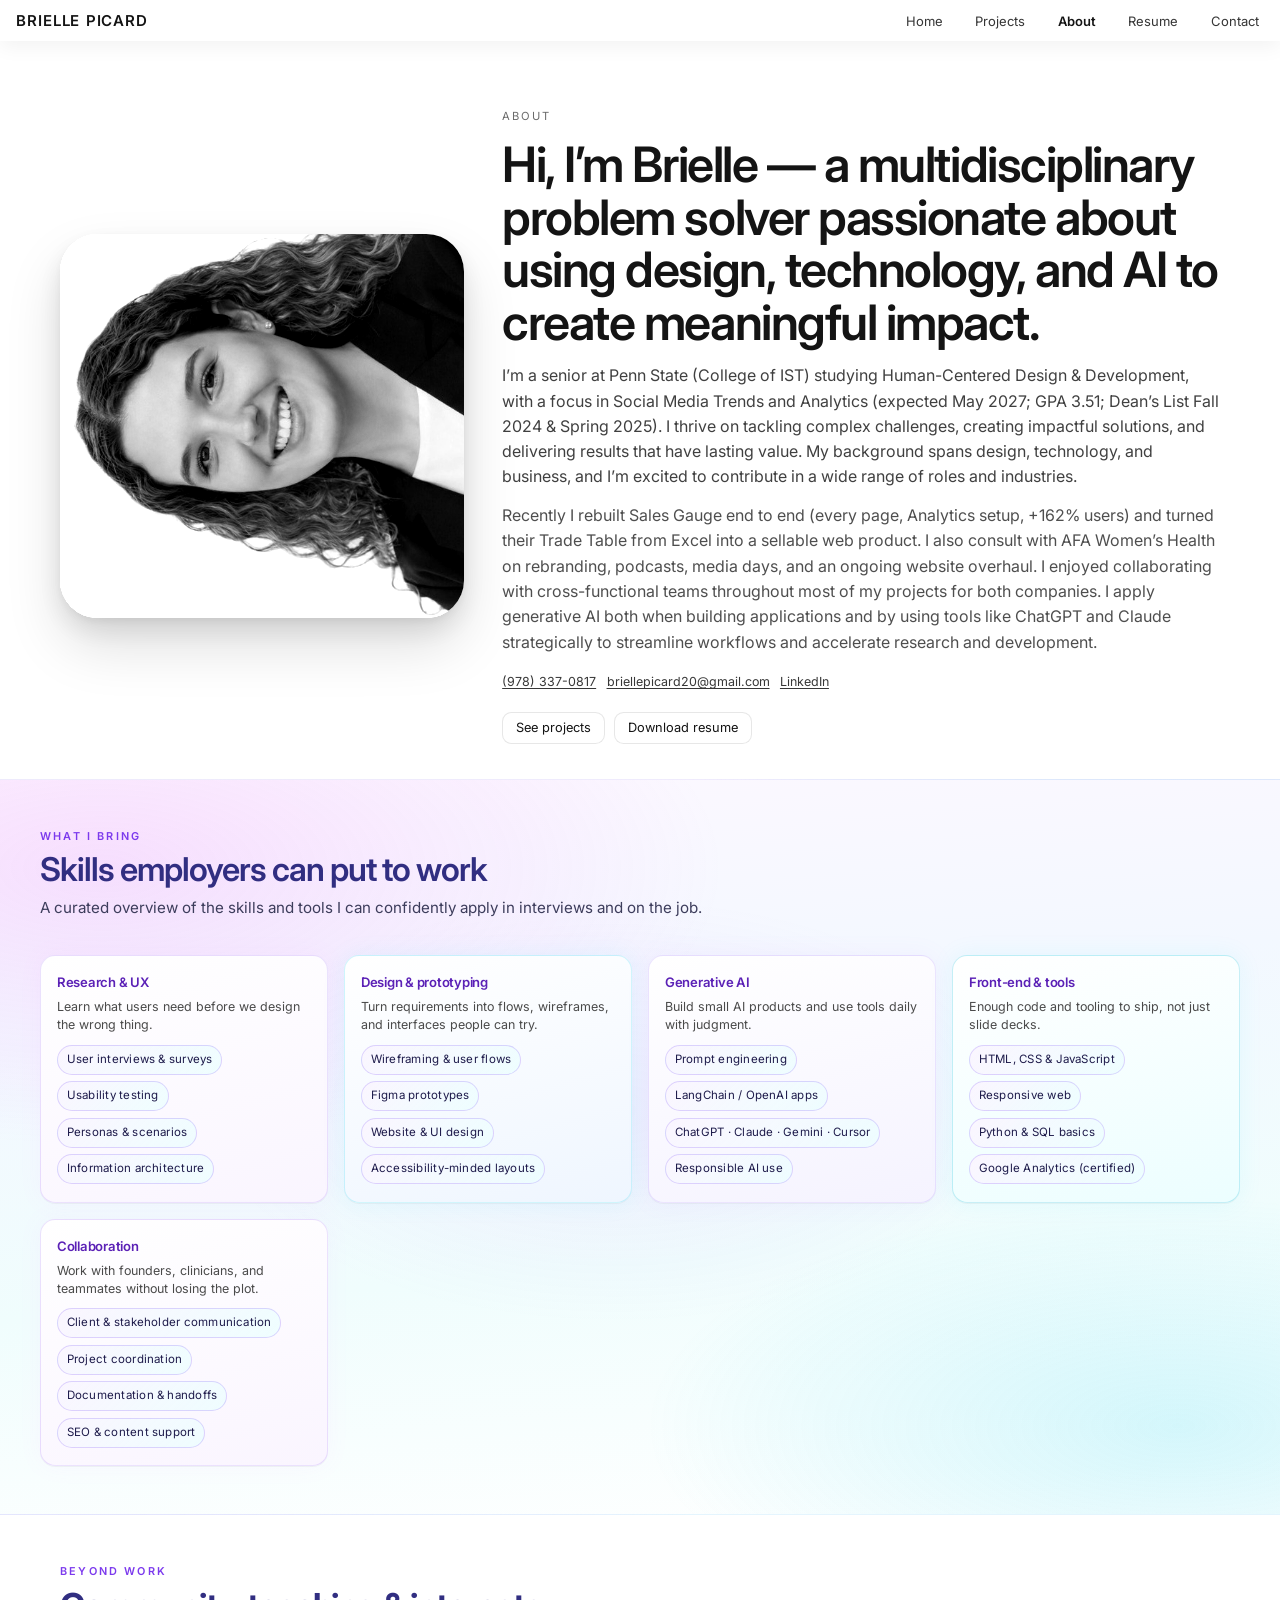
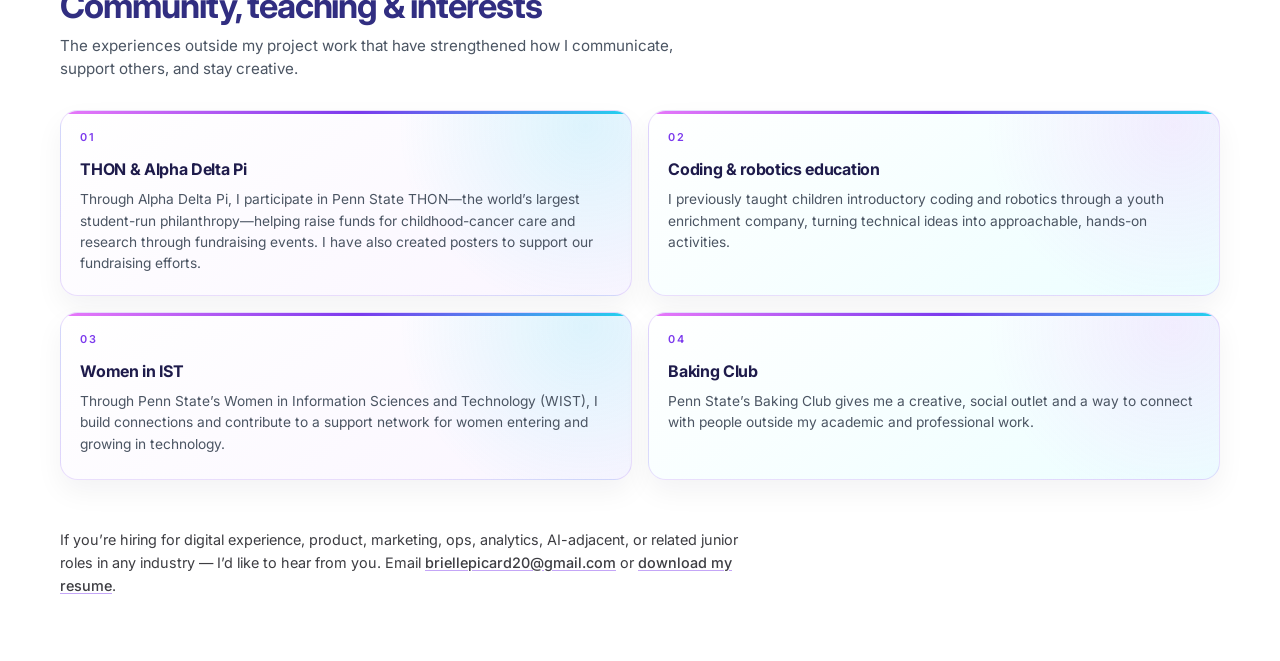
==== commit 70a62796: "Add files via upload" ====
--- a/about.html
+++ b/about.html
@@ -10,7 +10,7 @@
       href="https://fonts.googleapis.com/css2?family=Inter:wght@400;600&display=swap"
       rel="stylesheet"
     />
-    <link rel="stylesheet" href="styles.css?v=10" />
+    <link rel="stylesheet" href="styles.css?v=11" />
     <script src="main.js" defer></script>
   </head>
   <body class="page-about">
@@ -186,6 +186,61 @@
         </div>
       </section>
 
+      <section
+        class="about-involvement"
+        id="outside-involvement"
+        aria-labelledby="about-involvement-heading"
+      >
+        <header class="about-involvement__head">
+          <p class="about-involvement__eyebrow">Beyond work</p>
+          <h2 id="about-involvement-heading" class="about-involvement__title">
+            Community, teaching &amp; interests
+          </h2>
+          <p class="about-involvement__lede">
+            The experiences outside my project work that have strengthened how I communicate,
+            support others, and stay creative.
+          </p>
+        </header>
+
+        <ul class="about-involvement__grid" role="list">
+          <li class="about-involvement__card">
+            <span class="about-involvement__number" aria-hidden="true">01</span>
+            <h3>THON &amp; Alpha Delta Pi</h3>
+            <p>
+              Through Alpha Delta Pi, I participate in Penn State THON—the world’s largest
+              student-run philanthropy—helping raise funds for childhood-cancer care and research
+              through fundraising events. I have also created posters to support our fundraising
+              efforts.
+            </p>
+          </li>
+          <li class="about-involvement__card">
+            <span class="about-involvement__number" aria-hidden="true">02</span>
+            <h3>Coding &amp; robotics education</h3>
+            <p>
+              I previously taught children introductory coding and robotics through a youth
+              enrichment company, turning technical ideas into approachable, hands-on activities.
+            </p>
+          </li>
+          <li class="about-involvement__card">
+            <span class="about-involvement__number" aria-hidden="true">03</span>
+            <h3>Women in IST</h3>
+            <p>
+              Through Penn State’s Women in Information Sciences and Technology (WIST), I build
+              connections and contribute to a support network for women entering and growing in
+              technology.
+            </p>
+          </li>
+          <li class="about-involvement__card">
+            <span class="about-involvement__number" aria-hidden="true">04</span>
+            <h3>Baking Club</h3>
+            <p>
+              Penn State’s Baking Club gives me a creative, social outlet and a way to connect with
+              people outside my academic and professional work.
+            </p>
+          </li>
+        </ul>
+      </section>
+
       <p class="about-context">
         If you’re hiring for digital experience, product, marketing, ops, analytics, AI-adjacent, or
         related junior roles in any industry — I’d like to hear from you. Email
--- a/styles.css
+++ b/styles.css
@@ -3627,6 +3627,128 @@
   }
 }
 
+.about-involvement {
+  display: grid;
+  gap: clamp(1.25rem, 3vw, 1.8rem);
+  padding: clamp(0.5rem, 1vw, 1rem) 0;
+}
+
+.about-involvement__head {
+  max-width: 48rem;
+}
+
+.about-involvement__eyebrow {
+  margin: 0 0 0.4rem;
+  font-size: 0.68rem;
+  font-weight: 600;
+  letter-spacing: 0.2em;
+  text-transform: uppercase;
+  color: #7c3aed;
+}
+
+.about-involvement__title {
+  margin: 0 0 0.55rem;
+  font-size: clamp(1.5rem, 3.5vw, 2.15rem);
+  line-height: 1.12;
+  letter-spacing: -0.03em;
+  color: #312e81;
+}
+
+.about-involvement__lede {
+  margin: 0;
+  max-width: 62ch;
+  font-size: 0.95rem;
+  line-height: 1.55;
+  color: #4b5563;
+}
+
+.about-involvement__grid {
+  display: grid;
+  grid-template-columns: repeat(2, minmax(0, 1fr));
+  gap: 1rem;
+  margin: 0;
+  padding: 0;
+  list-style: none;
+}
+
+.about-involvement__card {
+  position: relative;
+  overflow: hidden;
+  min-height: 10.5rem;
+  padding: 1.15rem 1.2rem 1.25rem;
+  border: 1px solid rgba(124, 58, 237, 0.16);
+  border-radius: 1.1rem;
+  background:
+    radial-gradient(circle at 92% 8%, rgba(34, 211, 238, 0.14), transparent 34%),
+    linear-gradient(145deg, #ffffff 0%, #faf5ff 100%);
+  box-shadow: 0 12px 28px rgba(15, 23, 42, 0.05);
+  transition:
+    transform 0.3s ease,
+    border-color 0.3s ease,
+    box-shadow 0.3s ease;
+}
+
+.about-involvement__card:nth-child(even) {
+  background:
+    radial-gradient(circle at 92% 8%, rgba(232, 121, 249, 0.13), transparent 34%),
+    linear-gradient(145deg, #ffffff 0%, #ecfeff 100%);
+}
+
+.about-involvement__card::before {
+  content: "";
+  position: absolute;
+  inset: 0 0 auto;
+  height: 3px;
+  background: linear-gradient(90deg, #e879f9, #7c3aed 52%, #22d3ee);
+}
+
+.about-involvement__card:hover {
+  transform: translateY(-3px);
+  border-color: rgba(34, 211, 238, 0.4);
+  box-shadow:
+    0 16px 34px rgba(124, 58, 237, 0.1),
+    0 0 0 1px rgba(232, 121, 249, 0.1);
+}
+
+.about-involvement__number {
+  display: block;
+  margin-bottom: 0.7rem;
+  font-size: 0.68rem;
+  font-weight: 600;
+  letter-spacing: 0.14em;
+  color: #7c3aed;
+}
+
+.about-involvement__card h3 {
+  margin: 0 0 0.45rem;
+  font-size: 1rem;
+  letter-spacing: -0.02em;
+  color: #1e1b4b;
+}
+
+.about-involvement__card p {
+  margin: 0;
+  font-size: 0.86rem;
+  line-height: 1.55;
+  color: #4b5563;
+}
+
+@media (max-width: 680px) {
+  .about-involvement__grid {
+    grid-template-columns: 1fr;
+  }
+}
+
+@media (prefers-reduced-motion: reduce) {
+  .about-involvement__card {
+    transition: none;
+  }
+
+  .about-involvement__card:hover {
+    transform: none;
+  }
+}
+
 .about-context {
   margin: 0;
   max-width: 78ch;
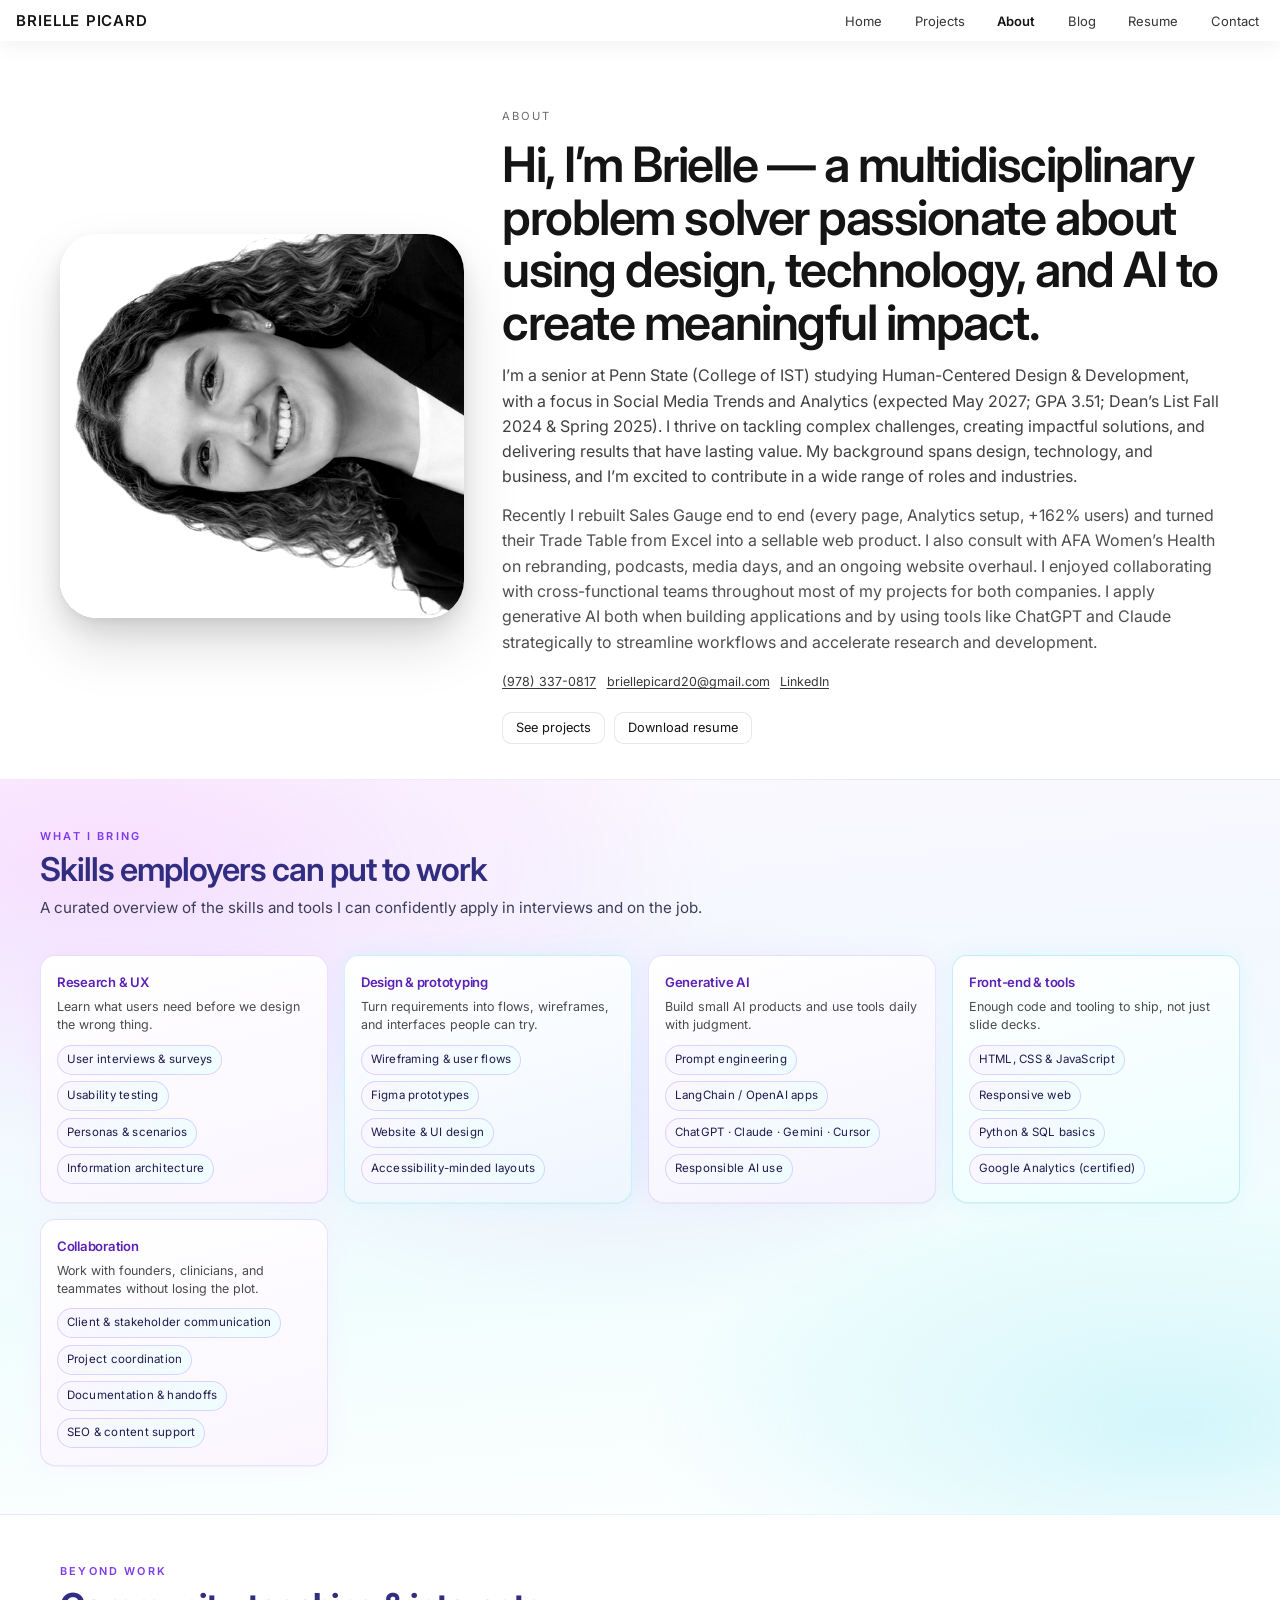
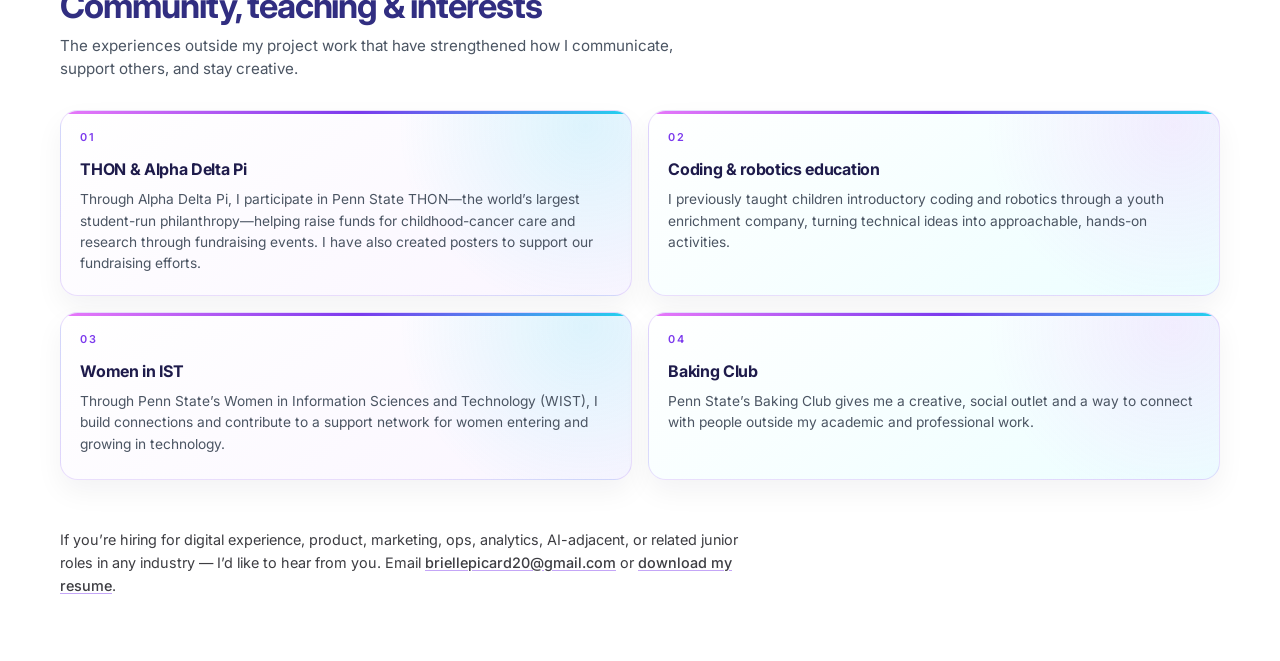
==== commit d7e9fe56: "Update stylesheet version and image dimensions Updated stylesheet version and modified image attribu" ====
--- a/about.html
+++ b/about.html
@@ -10,7 +10,7 @@
       href="https://fonts.googleapis.com/css2?family=Inter:wght@400;600&display=swap"
       rel="stylesheet"
     />
-    <link rel="stylesheet" href="styles.css?v=11" />
+    <link rel="stylesheet" href="styles.css?v=16" />
     <script src="main.js" defer></script>
   </head>
   <body class="page-about">
@@ -35,6 +35,7 @@
           <a href="index.html" class="js-home-top" data-home-link>Home</a>
           <a href="work.html">Projects</a>
           <a href="about.html" aria-current="page">About</a>
+          <a href="blog.html">Blog</a>
           <a target="_blank" rel="noopener noreferrer" href="assets/resume.pdf" download="Brielle-Picard-Resume.pdf" type="application/pdf" data-resume-download>Resume</a>
           <a href="contact.html">Contact</a>
         </nav>
@@ -49,9 +50,9 @@
               <div class="about-photo-spin">
                 <img
                   class="about-photo"
-                  src="assets/brielle-picard-about.jpg"
-                  width="717"
-                  height="537"
+                  src="assets/brielle-picard-about.jpg?v=2"
+                  width="537"
+                  height="717"
                   alt="Brielle Picard"
                   loading="eager"
                 />
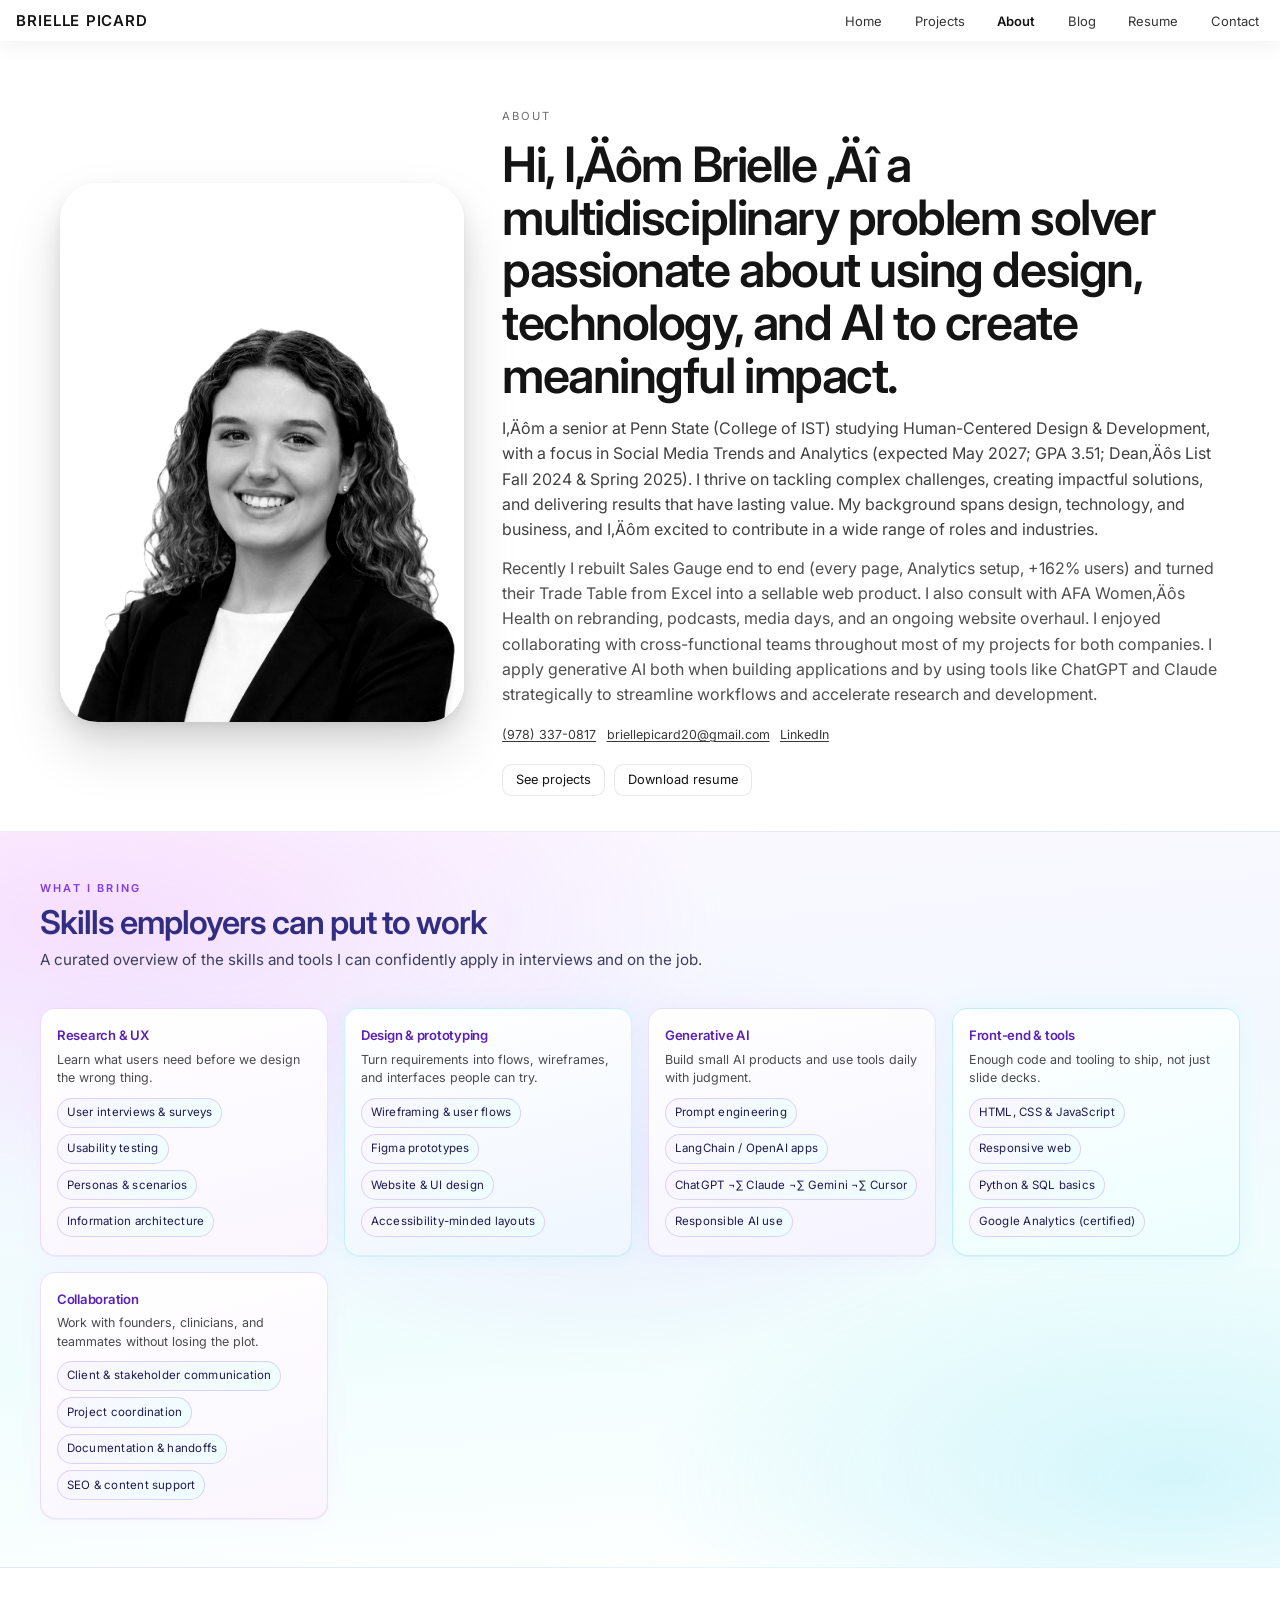
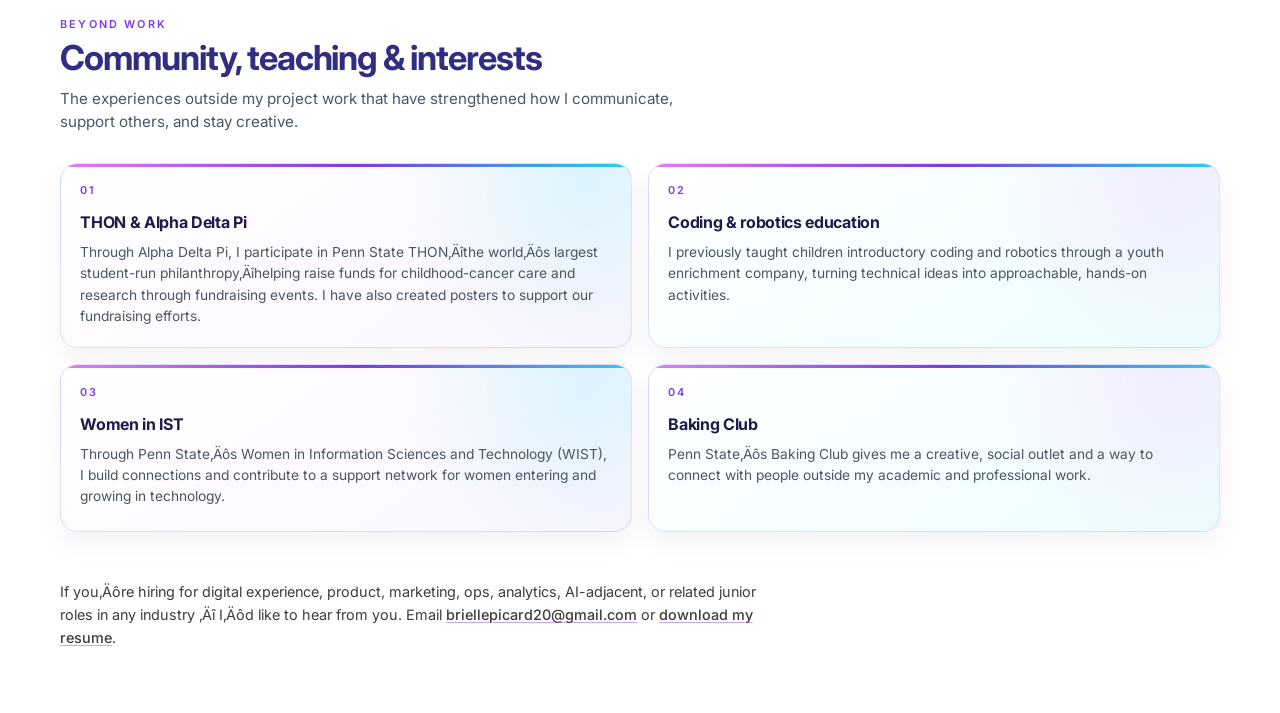
==== commit e5323a3e: "Fix punctuation and update stylesheet version Updated title and various text elements to use proper " ====
--- a/about.html
+++ b/about.html
@@ -3,14 +3,14 @@
   <head>
     <meta charset="UTF-8" />
     <meta name="viewport" content="width=device-width, initial-scale=1.0" />
-    <title>About — Brielle Picard</title>
+    <title>About ‚Äî Brielle Picard</title>
     <link rel="preconnect" href="https://fonts.googleapis.com" />
     <link rel="preconnect" href="https://fonts.gstatic.com" crossorigin />
     <link
       href="https://fonts.googleapis.com/css2?family=Inter:wght@400;600&display=swap"
       rel="stylesheet"
     />
-    <link rel="stylesheet" href="styles.css?v=16" />
+    <link rel="stylesheet" href="styles.css?v=17" />
     <script src="main.js" defer></script>
   </head>
   <body class="page-about">
@@ -62,21 +62,21 @@
           <div class="about-hero__copy">
             <p class="about-kicker">About</p>
             <h1>
-              Hi, I’m Brielle — a multidisciplinary problem solver passionate about using design,
+              Hi, I‚Äôm Brielle ‚Äî a multidisciplinary problem solver passionate about using design,
               technology, and AI to create meaningful impact.
             </h1>
             <p class="about-lead about-lead--personal">
-              I’m a senior at Penn State (College of IST) studying Human-Centered Design &amp;
+              I‚Äôm a senior at Penn State (College of IST) studying Human-Centered Design &amp;
               Development, with a focus in Social Media Trends and Analytics (expected May 2027;
-              GPA 3.51; Dean’s List Fall 2024 &amp; Spring 2025). I thrive on tackling complex
+              GPA 3.51; Dean‚Äôs List Fall 2024 &amp; Spring 2025). I thrive on tackling complex
               challenges, creating impactful solutions, and delivering results that have lasting
-              value. My background spans design, technology, and business, and I’m excited to
+              value. My background spans design, technology, and business, and I‚Äôm excited to
               contribute in a wide range of roles and industries.
             </p>
             <p class="about-lead about-lead--tight">
               Recently I rebuilt Sales Gauge end to end (every page, Analytics setup, +162% users)
               and turned their Trade Table from Excel into a sellable web product. I also consult
-              with AFA Women’s Health on rebranding, podcasts, media days, and an ongoing website
+              with AFA Women‚Äôs Health on rebranding, podcasts, media days, and an ongoing website
               overhaul. I enjoyed collaborating with cross-functional teams throughout most of my
               projects for both companies. I apply generative AI both when building applications
               and by using tools like ChatGPT and Claude strategically to streamline workflows and
@@ -155,7 +155,7 @@
               <ul class="about-spotlight__chips">
                 <li>Prompt engineering</li>
                 <li>LangChain / OpenAI apps</li>
-                <li>ChatGPT · Claude · Gemini · Cursor</li>
+                <li>ChatGPT ¬∑ Claude ¬∑ Gemini ¬∑ Cursor</li>
                 <li>Responsible AI use</li>
               </ul>
             </li>
@@ -208,8 +208,8 @@
             <span class="about-involvement__number" aria-hidden="true">01</span>
             <h3>THON &amp; Alpha Delta Pi</h3>
             <p>
-              Through Alpha Delta Pi, I participate in Penn State THON—the world’s largest
-              student-run philanthropy—helping raise funds for childhood-cancer care and research
+              Through Alpha Delta Pi, I participate in Penn State THON‚Äîthe world‚Äôs largest
+              student-run philanthropy‚Äîhelping raise funds for childhood-cancer care and research
               through fundraising events. I have also created posters to support our fundraising
               efforts.
             </p>
@@ -226,7 +226,7 @@
             <span class="about-involvement__number" aria-hidden="true">03</span>
             <h3>Women in IST</h3>
             <p>
-              Through Penn State’s Women in Information Sciences and Technology (WIST), I build
+              Through Penn State‚Äôs Women in Information Sciences and Technology (WIST), I build
               connections and contribute to a support network for women entering and growing in
               technology.
             </p>
@@ -235,7 +235,7 @@
             <span class="about-involvement__number" aria-hidden="true">04</span>
             <h3>Baking Club</h3>
             <p>
-              Penn State’s Baking Club gives me a creative, social outlet and a way to connect with
+              Penn State‚Äôs Baking Club gives me a creative, social outlet and a way to connect with
               people outside my academic and professional work.
             </p>
           </li>
@@ -243,8 +243,8 @@
       </section>
 
       <p class="about-context">
-        If you’re hiring for digital experience, product, marketing, ops, analytics, AI-adjacent, or
-        related junior roles in any industry — I’d like to hear from you. Email
+        If you‚Äôre hiring for digital experience, product, marketing, ops, analytics, AI-adjacent, or
+        related junior roles in any industry ‚Äî I‚Äôd like to hear from you. Email
         <a href="mailto:briellepicard20@gmail.com">briellepicard20@gmail.com</a>
         or
         <a target="_blank" rel="noopener noreferrer" href="assets/resume.pdf" download="Brielle-Picard-Resume.pdf" type="application/pdf" data-resume-download>download my resume</a>.
--- a/styles.css
+++ b/styles.css
@@ -1,4 +1,4 @@
-/* --- Base — Inter, white minimal, neon used sparingly --- */
+/* --- Base ‚Äî Inter, white minimal, neon used sparingly --- */
 *,
 *::before,
 *::after {
@@ -15,7 +15,7 @@
   scroll-snap-type: y mandatory;
   scroll-behavior: smooth;
   scroll-padding-top: 0;
-  /* Clear soft ombre ladder — dusk violet at the end, never near-black */
+  /* Clear soft ombre ladder ‚Äî dusk violet at the end, never near-black */
   --home-flow-bg: #faf8fc;
   --ombre-1: #ebe0f5;
   --ombre-2: #d7c6eb;
@@ -74,7 +74,7 @@
   --case-track-fill-end: #22d3ee;
 }
 
-/* --- Fixed top: progress (first) + nav — visible once first case study is reached --- */
+/* --- Fixed top: progress (first) + nav ‚Äî visible once first case study is reached --- */
 .top-chrome {
   position: fixed;
   top: env(safe-area-inset-top, 0);
@@ -138,7 +138,7 @@
   padding: 0.5rem 1rem 0.45rem;
 }
 
-/* Work page: nav only — no bar, same horizontal rhythm as home */
+/* Work page: nav only ‚Äî no bar, same horizontal rhythm as home */
 .top-chrome--work-only {
   background: transparent;
   box-shadow: none;
@@ -178,7 +178,7 @@
     0 0 14px rgba(34, 211, 238, 0.22);
 }
 
-/* Legacy: old work-only nav (transparent) — keep hover readable if reused */
+/* Legacy: old work-only nav (transparent) ‚Äî keep hover readable if reused */
 .site-nav--work .site-nav__links a {
   color: rgba(20, 20, 20, 0.86);
 }
@@ -314,6 +314,32 @@
 
 .case-study-cursor--dark .case-study-cursor__arrow {
   border-color: #fff;
+}
+
+body.page-work .case-study-cursor__circle {
+  background: linear-gradient(135deg, #e879f9, #7c3aed 55%, #22d3ee);
+  border: 0;
+  box-shadow: 0 10px 26px rgba(124, 58, 237, 0.3);
+}
+
+body.page-work .case-study-cursor__arrow {
+  inset: 0;
+  left: 0;
+  top: 0;
+  display: grid;
+  place-items: center;
+  width: auto;
+  height: auto;
+  margin: 0;
+  border: 0;
+  transform: none;
+  font-size: 1.3rem;
+  line-height: 1;
+  color: #ffffff;
+}
+
+body.page-work .case-study-cursor__arrow::before {
+  content: "‚Üí";
 }
 
 /* --- Home hero: name-forward + floating profile card --- */
@@ -619,7 +645,7 @@
   }
 }
 
-/* --- Scroll hint: first screen → work --- */
+/* --- Scroll hint: first screen ‚Üí work --- */
 .scroll-into-work {
   position: fixed;
   left: 50%;
@@ -699,7 +725,7 @@
   }
 }
 
-/* --- Home: below-hero flow (featured → skills → AI) --- */
+/* --- Home: below-hero flow (featured ‚Üí skills ‚Üí AI) --- */
 .home-below {
   position: relative;
   z-index: 3;
@@ -758,7 +784,7 @@
   margin-right: auto;
 }
 
-/* Featured projects — archive-style cards that drift off-screen */
+/* Featured projects ‚Äî archive-style cards that drift off-screen */
 .home-featured {
   position: relative;
   padding: clamp(3.75rem, 8vh, 5.5rem) 0 clamp(2.5rem, 6vh, 4rem);
@@ -1187,7 +1213,7 @@
   border: 1px solid rgba(167, 139, 250, 0.45);
 }
 
-/* Alternating home section bands (legacy — kept for safety) */
+/* Alternating home section bands (legacy ‚Äî kept for safety) */
 .home-band--a,
 .home-band--b {
   position: relative;
@@ -1273,7 +1299,7 @@
   opacity: 0.65;
 }
 
-/* Short / narrow viewports: allow sections to grow so content isn’t clipped */
+/* Short / narrow viewports: allow sections to grow so content isn‚Äôt clipped */
 @media (max-width: 720px), (max-height: 760px) {
   .home-snap:not(.home-ai) {
     height: auto;
@@ -1290,12 +1316,12 @@
   }
 }
 
-/* Hero → first section: ease into the lavender band */
+/* Hero ‚Üí first section: ease into the lavender band */
 .home-below {
   position: relative;
 }
 
-/* Experience — vertical full-width timeline */
+/* Experience ‚Äî vertical full-width timeline */
 .home-experience {
   position: relative;
   padding: clamp(3.75rem, 8vh, 5.5rem) 0 clamp(2.5rem, 6vh, 4rem);
@@ -1554,7 +1580,7 @@
   box-shadow: 0 12px 28px rgba(15, 23, 42, 0.04);
 }
 
-/* Skills — full-width horizontal groups */
+/* Skills ‚Äî full-width horizontal groups */
 .home-skills {
   position: relative;
   padding: clamp(3.75rem, 8vh, 5.5rem) 0 clamp(2.5rem, 6vh, 4rem);
@@ -2235,7 +2261,7 @@
   }
 }
 
-/* Card: neon frame — magenta / fuchsia → cyan (reference: gradient square border + glow) */
+/* Card: neon frame ‚Äî magenta / fuchsia ‚Üí cyan (reference: gradient square border + glow) */
 button.case-study-slide__hit.case-hit {
   position: relative;
   -webkit-appearance: none;
@@ -2292,7 +2318,7 @@
   }
 }
 
-/* Hover / focus: no trace — solid full frame + photo-style neon bloom around entire edge */
+/* Hover / focus: no trace ‚Äî solid full frame + photo-style neon bloom around entire edge */
 button.case-study-slide__hit.case-hit:hover .case-study-frame-trace__path,
 button.case-study-slide__hit.case-hit:focus-visible .case-study-frame-trace__path {
   animation: none !important;
@@ -2322,7 +2348,7 @@
     background 0.4s ease;
 }
 
-/* Blank preview plane — soft tint so the neon frame reads like the reference */
+/* Blank preview plane ‚Äî soft tint so the neon frame reads like the reference */
 .case-study-card__media {
   border-radius: 0.75rem;
   overflow: hidden;
@@ -2453,7 +2479,7 @@
   background: var(--bg-page);
 }
 
-/* --- Work page — About-aligned chrome & color; keeps orb platform, trace edges, cursor --- */
+/* --- Work page ‚Äî About-aligned chrome & color; keeps orb platform, trace edges, cursor --- */
 html.page-work {
   min-height: 100%;
 }
@@ -2654,7 +2680,7 @@
   }
 }
 
-/* Soft rim so the “platform” reads as a curved surface */
+/* Soft rim so the ‚Äúplatform‚Äù reads as a curved surface */
 .work-platform__rim {
   position: absolute;
   inset: 0;
@@ -2983,7 +3009,7 @@
   }
 }
 
-/* --- Home: snap dock — jump / focus each case study viewport --- */
+/* --- Home: snap dock ‚Äî jump / focus each case study viewport --- */
 .case-snap-dock {
   position: fixed;
   right: max(0.75rem, env(safe-area-inset-right, 0px));
@@ -3221,7 +3247,7 @@
   }
 }
 
-/* About photo — horizontal portrait rotated counterclockwise */
+/* About photo ‚Äî horizontal portrait rotated counterclockwise */
 .about-photo-frame {
   position: relative;
   margin: 0;
@@ -3238,8 +3264,8 @@
 }
 
 .about-photo-slot {
-  --photo-frame-w: min(94vw, 28rem);
-  --photo-frame-h: calc(var(--photo-frame-w) * 0.9);
+  --photo-frame-w: min(78vw, 20rem);
+  --photo-frame-h: calc(var(--photo-frame-w) * 1.335);
   width: var(--photo-frame-w);
   height: var(--photo-frame-h);
   margin-inline: auto;
@@ -3251,7 +3277,7 @@
 
 @media (min-width: 640px) {
   .about-photo-slot {
-    --photo-frame-w: min(70vw, 32rem);
+    --photo-frame-w: min(60vw, 20rem);
   }
 }
 
@@ -3263,7 +3289,9 @@
 
   .about-photo-slot {
     width: 100%;
-    height: clamp(20rem, 36vw, 24rem);
+    height: auto;
+    max-height: 42rem;
+    aspect-ratio: 537 / 717;
     min-height: 0;
   }
 }
@@ -3310,7 +3338,7 @@
   width: 100%;
   height: 100%;
   object-fit: cover;
-  object-position: left center;
+  object-position: center top;
   border-radius: 0;
   transform: none !important;
 }
@@ -3410,7 +3438,7 @@
   background: #fdfdff;
 }
 
-/* Skills spotlight — light band, same language as rest of site */
+/* Skills spotlight ‚Äî light band, same language as rest of site */
 .about-spotlight {
   position: relative;
   width: 100vw;
@@ -3749,6 +3777,380 @@
   }
 }
 
+/* --- Blog --- */
+.blog-hub {
+  max-width: min(64rem, calc(100vw - 2.5rem));
+}
+
+.blog-hub--post {
+  max-width: min(52rem, calc(100vw - 2.5rem));
+  gap: 1.1rem;
+}
+
+.blog-list {
+  display: grid;
+  gap: 1rem;
+  margin: 0;
+  padding: 0;
+  list-style: none;
+  counter-reset: none;
+}
+
+.blog-entry__link {
+  position: relative;
+  display: grid;
+  grid-template-columns: auto minmax(0, 1fr) auto;
+  align-items: center;
+  gap: clamp(1rem, 3vw, 2.25rem);
+  padding: clamp(1.25rem, 3vw, 1.85rem) clamp(1.25rem, 3.5vw, 2.25rem);
+  overflow: hidden;
+  border: 1px solid rgba(124, 58, 237, 0.14);
+  border-radius: 1.25rem;
+  background: rgba(255, 255, 255, 0.78);
+  box-shadow: 0 12px 30px rgba(15, 23, 42, 0.05);
+  backdrop-filter: blur(8px);
+  color: inherit;
+  text-decoration: none;
+  transition:
+    transform 0.35s ease,
+    border-color 0.35s ease,
+    box-shadow 0.35s ease;
+}
+
+.blog-entry__link::before {
+  content: "";
+  position: absolute;
+  inset: 0 auto 0 0;
+  width: 4px;
+  background: linear-gradient(180deg, #e879f9, #7c3aed 52%, #22d3ee);
+  transform: scaleY(0.35);
+  transform-origin: center;
+  transition: transform 0.35s ease;
+}
+
+.blog-entry__link:hover,
+.blog-entry__link:focus-visible {
+  transform: translateX(6px);
+  border-color: rgba(168, 85, 247, 0.35);
+  box-shadow:
+    0 18px 38px rgba(124, 58, 237, 0.12),
+    0 0 0 1px rgba(232, 121, 249, 0.12);
+}
+
+.blog-entry__link:hover::before,
+.blog-entry__link:focus-visible::before {
+  transform: scaleY(1);
+}
+
+.blog-entry__num {
+  width: 1.3em;
+  font-size: clamp(2.4rem, 6vw, 3.75rem);
+  font-weight: 600;
+  line-height: 1;
+  letter-spacing: -0.05em;
+  background: linear-gradient(135deg, #f0abfc 0%, #a855f7 55%, #22d3ee 100%);
+  -webkit-background-clip: text;
+  background-clip: text;
+  color: transparent;
+}
+
+.blog-entry__body {
+  display: grid;
+  gap: 0.5rem;
+}
+
+.blog-entry__meta {
+  display: flex;
+  flex-wrap: wrap;
+  align-items: center;
+  gap: 0.6rem;
+  font-size: 0.72rem;
+  color: #6b7280;
+}
+
+.blog-entry__tag {
+  padding: 0.2rem 0.6rem;
+  border-radius: 999px;
+  background: linear-gradient(90deg, rgba(232, 121, 249, 0.14), rgba(34, 211, 238, 0.14));
+  font-size: 0.66rem;
+  font-weight: 600;
+  letter-spacing: 0.12em;
+  text-transform: uppercase;
+  color: #6d28d9;
+}
+
+.blog-entry__title {
+  font-size: clamp(1.1rem, 2.3vw, 1.4rem);
+  font-weight: 600;
+  line-height: 1.25;
+  letter-spacing: -0.025em;
+  color: #312e81;
+}
+
+.blog-entry__teaser {
+  max-width: 60ch;
+  font-size: 0.9rem;
+  line-height: 1.6;
+  color: #4b5563;
+}
+
+.blog-entry__cta {
+  font-size: 0.8rem;
+  font-weight: 600;
+  color: #7c3aed;
+}
+
+.blog-entry__arrow {
+  display: grid;
+  place-items: center;
+  width: 2.75rem;
+  height: 2.75rem;
+  border: 1px solid rgba(124, 58, 237, 0.2);
+  border-radius: 50%;
+  font-size: 1.1rem;
+  color: #7c3aed;
+  transition:
+    background 0.35s ease,
+    color 0.35s ease,
+    transform 0.35s ease;
+}
+
+.blog-entry__link:hover .blog-entry__arrow,
+.blog-entry__link:focus-visible .blog-entry__arrow {
+  background: linear-gradient(135deg, #e879f9, #7c3aed 55%, #22d3ee);
+  border-color: transparent;
+  color: #ffffff;
+  transform: translateX(4px);
+}
+
+.blog-post-back {
+  align-self: flex-start;
+  display: inline-flex;
+  align-items: center;
+  gap: 0.4rem;
+  padding: 0.45rem 0.95rem;
+  border: 1px solid rgba(124, 58, 237, 0.2);
+  border-radius: 999px;
+  background: rgba(255, 255, 255, 0.85);
+  box-shadow: 0 6px 16px rgba(15, 23, 42, 0.05);
+  font-size: 0.8rem;
+  font-weight: 600;
+  color: #6d28d9;
+  text-decoration: none;
+  transition:
+    border-color 0.3s ease,
+    box-shadow 0.3s ease,
+    transform 0.3s ease;
+}
+
+.blog-post-back:hover {
+  transform: translateX(-3px);
+  border-color: rgba(34, 211, 238, 0.45);
+  box-shadow: 0 10px 22px rgba(124, 58, 237, 0.12);
+}
+
+.blog-post::before {
+  content: "";
+  position: absolute;
+  inset: 0 0 auto;
+  height: 3px;
+  background: linear-gradient(90deg, #e879f9, #7c3aed 52%, #22d3ee);
+}
+
+.blog-post__meta {
+  font-size: 0.68rem;
+  font-weight: 600;
+  letter-spacing: 0.14em;
+  text-transform: uppercase;
+  color: #7c3aed;
+}
+
+.blog-post-nav {
+  position: fixed;
+  left: 50%;
+  bottom: clamp(0.85rem, 2.5vh, 1.5rem);
+  z-index: 60;
+  display: flex;
+  align-items: center;
+  gap: 0.4rem;
+  width: max-content;
+  max-width: calc(100vw - 1.5rem);
+  padding: 0.4rem;
+  border: 1px solid rgba(124, 58, 237, 0.18);
+  border-radius: 999px;
+  background: rgba(255, 255, 255, 0.82);
+  box-shadow:
+    0 18px 40px rgba(49, 46, 129, 0.16),
+    0 0 0 1px rgba(232, 121, 249, 0.08);
+  backdrop-filter: blur(14px);
+  -webkit-backdrop-filter: blur(14px);
+  transform: translateX(-50%);
+}
+
+.blog-post-nav a {
+  display: inline-flex;
+  align-items: center;
+  gap: 0.5rem;
+  min-height: 2.6rem;
+  padding: 0 1.1rem;
+  border-radius: 999px;
+  font-size: 0.82rem;
+  font-weight: 600;
+  text-decoration: none;
+  white-space: nowrap;
+  transition:
+    background 0.3s ease,
+    color 0.3s ease,
+    box-shadow 0.3s ease;
+}
+
+.blog-post-nav__all {
+  color: #4c1d95;
+}
+
+.blog-post-nav__all:hover {
+  background: rgba(124, 58, 237, 0.08);
+}
+
+.blog-post-nav__next {
+  min-width: 0;
+  background: linear-gradient(120deg, #c026d3, #7c3aed 55%, #0891b2);
+  color: #ffffff;
+  box-shadow: 0 8px 20px rgba(124, 58, 237, 0.28);
+}
+
+.blog-post-nav__next:hover {
+  box-shadow: 0 10px 26px rgba(124, 58, 237, 0.4);
+}
+
+.blog-post-nav__label {
+  font-size: 0.64rem;
+  letter-spacing: 0.14em;
+  text-transform: uppercase;
+  opacity: 0.85;
+}
+
+.blog-post-nav__title {
+  min-width: 0;
+  max-width: 22rem;
+  overflow: hidden;
+  text-overflow: ellipsis;
+}
+
+.blog-post-nav__arrow {
+  transition: transform 0.3s ease;
+}
+
+.blog-post-nav__next:hover .blog-post-nav__arrow {
+  transform: translateX(3px);
+}
+
+.blog-post {
+  position: relative;
+  overflow: hidden;
+  padding: clamp(1.5rem, 4vw, 2.75rem) clamp(1.25rem, 5vw, 3.25rem);
+  border: 1px solid rgba(124, 58, 237, 0.14);
+  border-radius: 1.4rem;
+  background: rgba(255, 255, 255, 0.86);
+  box-shadow: 0 18px 40px rgba(15, 23, 42, 0.06);
+  backdrop-filter: blur(6px);
+}
+
+.blog-post__header {
+  max-width: 44rem;
+  padding-bottom: 1.25rem;
+  margin-bottom: 1.5rem;
+  border-bottom: 1px solid rgba(124, 58, 237, 0.12);
+}
+
+.blog-post__meta {
+  margin: 0 0 0.6rem;
+}
+
+.blog-post__title {
+  margin: 0 0 0.7rem;
+  font-size: clamp(1.45rem, 3.4vw, 2.1rem);
+  line-height: 1.14;
+  letter-spacing: -0.03em;
+  font-weight: 600;
+  color: #312e81;
+}
+
+.blog-post__dek {
+  margin: 0;
+  font-size: 1rem;
+  line-height: 1.6;
+  color: #5b21b6;
+}
+
+.blog-post__body {
+  max-width: 44rem;
+}
+
+.blog-post__body h3 {
+  margin: 2rem 0 0.75rem;
+  font-size: 1.15rem;
+  letter-spacing: -0.02em;
+  color: #1e1b4b;
+}
+
+.blog-post__body p {
+  margin: 0 0 1rem;
+  font-size: 0.98rem;
+  line-height: 1.72;
+  color: #374151;
+}
+
+.blog-post__body a {
+  color: #7c3aed;
+  font-weight: 600;
+  text-decoration: underline;
+  text-decoration-color: rgba(124, 58, 237, 0.35);
+  text-underline-offset: 0.18em;
+}
+
+.blog-post__body a:hover {
+  text-decoration-color: #22d3ee;
+}
+
+.blog-post__body .blog-post__closer {
+  margin-top: 1.5rem;
+  padding-left: 1rem;
+  border-left: 3px solid #a855f7;
+  font-weight: 600;
+  color: #312e81;
+}
+
+@media (max-width: 640px) {
+  .blog-entry__link {
+    grid-template-columns: minmax(0, 1fr);
+    gap: 0.75rem;
+  }
+
+  .blog-entry__arrow {
+    display: none;
+  }
+
+  .blog-post-nav__title {
+    display: none;
+  }
+}
+
+@media (prefers-reduced-motion: reduce) {
+  .blog-entry__link,
+  .blog-entry__link::before,
+  .blog-entry__arrow,
+  .blog-post-back,
+  .blog-post-nav__arrow {
+    transition: none;
+  }
+
+  .blog-entry__link:hover,
+  .blog-entry__link:focus-visible {
+    transform: none;
+  }
+}
+
 .about-context {
   margin: 0;
   max-width: 78ch;
@@ -4087,8 +4489,8 @@
   }
 
   .about-photo-slot {
-    --photo-frame-w: min(92vw, 26rem);
-    --photo-frame-h: calc(var(--photo-frame-w) * 0.9);
+    --photo-frame-w: min(78vw, 20rem);
+    --photo-frame-h: calc(var(--photo-frame-w) * 1.335);
     width: var(--photo-frame-w);
     height: var(--photo-frame-h);
   }
@@ -4172,12 +4574,14 @@
 @media (prefers-reduced-motion: reduce) and (min-width: 880px) {
   .about-photo-slot {
     width: 100%;
-    height: clamp(20rem, 36vw, 24rem);
+    height: auto;
+    max-height: 42rem;
+    aspect-ratio: 537 / 717;
     min-height: 0;
   }
 }
 
-/* --- Contact page — profile card --- */
+/* --- Contact page ‚Äî profile card --- */
 body.page-contact {
   background: #ffffff;
   color: var(--text, #1f2937);
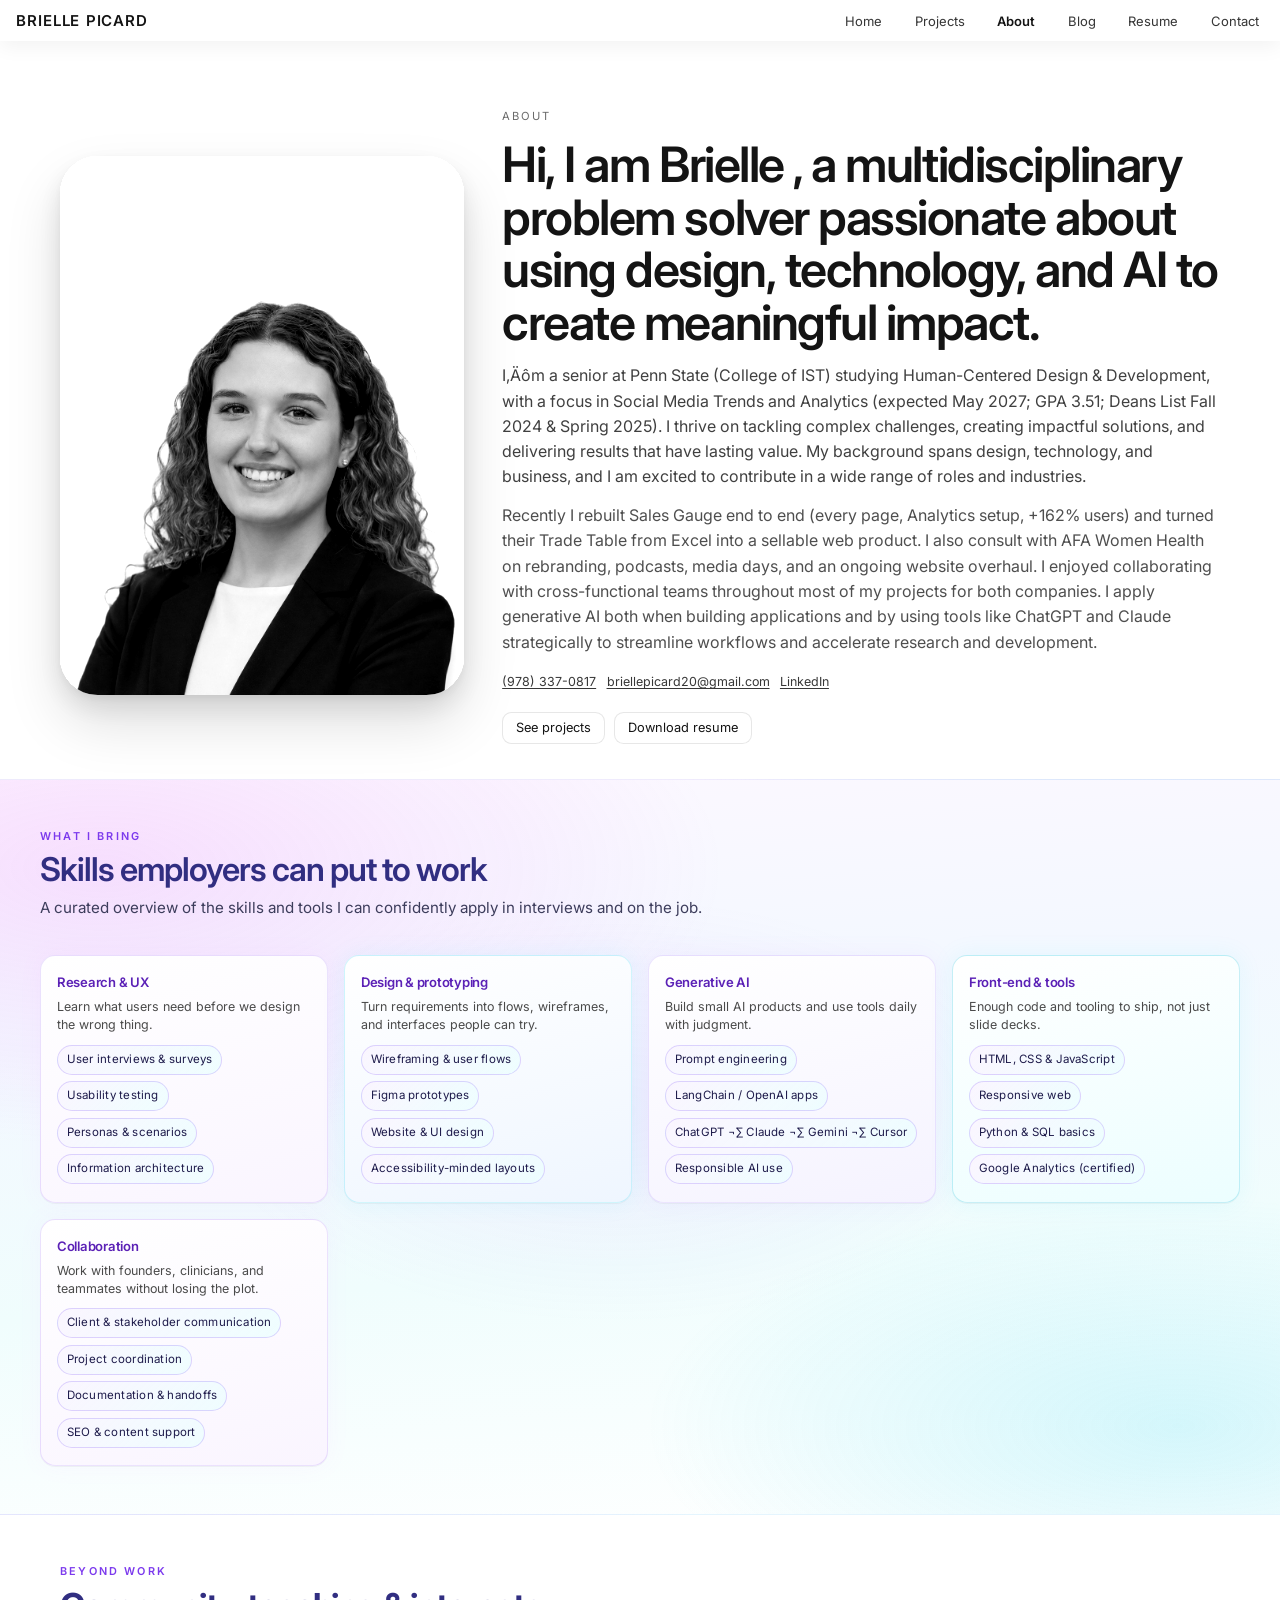
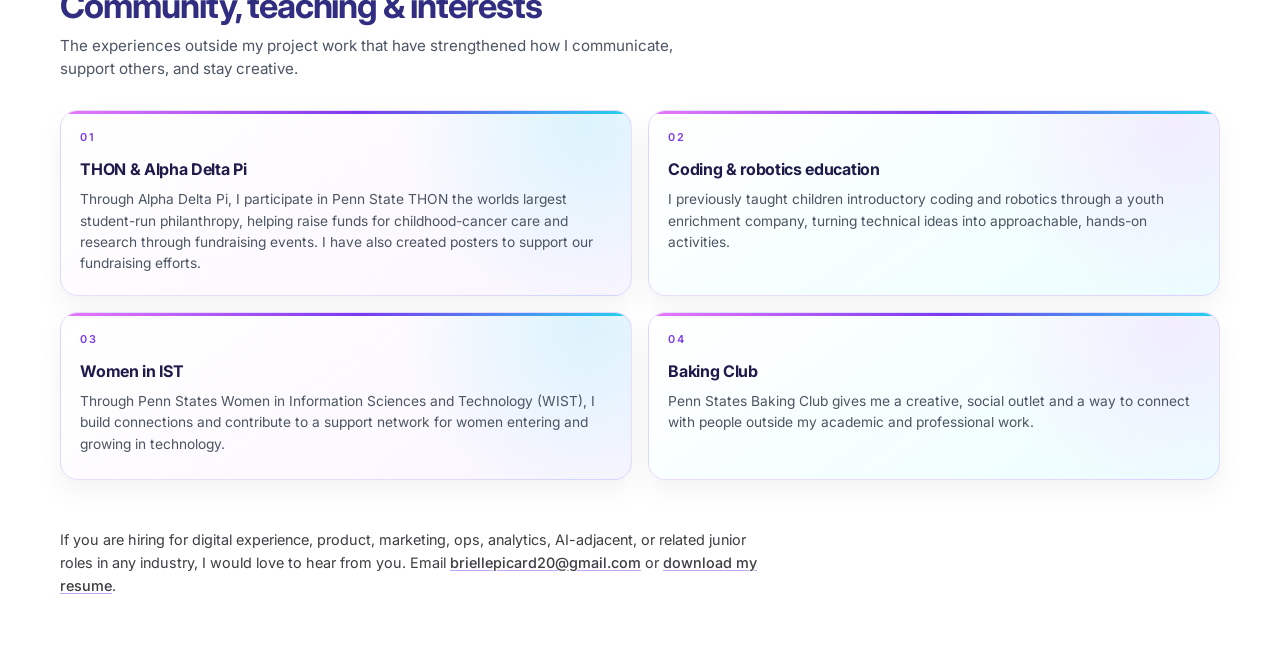
==== commit 6c70ae5d: "Fix typographical errors in about.html" ====
--- a/about.html
+++ b/about.html
@@ -3,7 +3,7 @@
   <head>
     <meta charset="UTF-8" />
     <meta name="viewport" content="width=device-width, initial-scale=1.0" />
-    <title>About ‚Äî Brielle Picard</title>
+    <title>About ‚ Brielle Picard</title>
     <link rel="preconnect" href="https://fonts.googleapis.com" />
     <link rel="preconnect" href="https://fonts.gstatic.com" crossorigin />
     <link
@@ -62,21 +62,21 @@
           <div class="about-hero__copy">
             <p class="about-kicker">About</p>
             <h1>
-              Hi, I‚Äôm Brielle ‚Äî a multidisciplinary problem solver passionate about using design,
+              Hi, I am Brielle ‚ a multidisciplinary problem solver passionate about using design,
               technology, and AI to create meaningful impact.
             </h1>
             <p class="about-lead about-lead--personal">
               I‚Äôm a senior at Penn State (College of IST) studying Human-Centered Design &amp;
               Development, with a focus in Social Media Trends and Analytics (expected May 2027;
-              GPA 3.51; Dean‚Äôs List Fall 2024 &amp; Spring 2025). I thrive on tackling complex
+              GPA 3.51; Deans List Fall 2024 &amp; Spring 2025). I thrive on tackling complex
               challenges, creating impactful solutions, and delivering results that have lasting
-              value. My background spans design, technology, and business, and I‚Äôm excited to
+              value. My background spans design, technology, and business, and I am excited to
               contribute in a wide range of roles and industries.
             </p>
             <p class="about-lead about-lead--tight">
               Recently I rebuilt Sales Gauge end to end (every page, Analytics setup, +162% users)
               and turned their Trade Table from Excel into a sellable web product. I also consult
-              with AFA Women‚Äôs Health on rebranding, podcasts, media days, and an ongoing website
+              with AFA Women Health on rebranding, podcasts, media days, and an ongoing website
               overhaul. I enjoyed collaborating with cross-functional teams throughout most of my
               projects for both companies. I apply generative AI both when building applications
               and by using tools like ChatGPT and Claude strategically to streamline workflows and
@@ -208,8 +208,8 @@
             <span class="about-involvement__number" aria-hidden="true">01</span>
             <h3>THON &amp; Alpha Delta Pi</h3>
             <p>
-              Through Alpha Delta Pi, I participate in Penn State THON‚Äîthe world‚Äôs largest
-              student-run philanthropy‚Äîhelping raise funds for childhood-cancer care and research
+              Through Alpha Delta Pi, I participate in Penn State THON the worlds largest
+              student-run philanthropy, helping raise funds for childhood-cancer care and research
               through fundraising events. I have also created posters to support our fundraising
               efforts.
             </p>
@@ -226,7 +226,7 @@
             <span class="about-involvement__number" aria-hidden="true">03</span>
             <h3>Women in IST</h3>
             <p>
-              Through Penn State‚Äôs Women in Information Sciences and Technology (WIST), I build
+              Through Penn States Women in Information Sciences and Technology (WIST), I build
               connections and contribute to a support network for women entering and growing in
               technology.
             </p>
@@ -235,7 +235,7 @@
             <span class="about-involvement__number" aria-hidden="true">04</span>
             <h3>Baking Club</h3>
             <p>
-              Penn State‚Äôs Baking Club gives me a creative, social outlet and a way to connect with
+              Penn States Baking Club gives me a creative, social outlet and a way to connect with
               people outside my academic and professional work.
             </p>
           </li>
@@ -243,8 +243,8 @@
       </section>
 
       <p class="about-context">
-        If you‚Äôre hiring for digital experience, product, marketing, ops, analytics, AI-adjacent, or
-        related junior roles in any industry ‚Äî I‚Äôd like to hear from you. Email
+        If you are hiring for digital experience, product, marketing, ops, analytics, AI-adjacent, or
+        related junior roles in any industry, I would love to hear from you. Email
         <a href="mailto:briellepicard20@gmail.com">briellepicard20@gmail.com</a>
         or
         <a target="_blank" rel="noopener noreferrer" href="assets/resume.pdf" download="Brielle-Picard-Resume.pdf" type="application/pdf" data-resume-download>download my resume</a>.
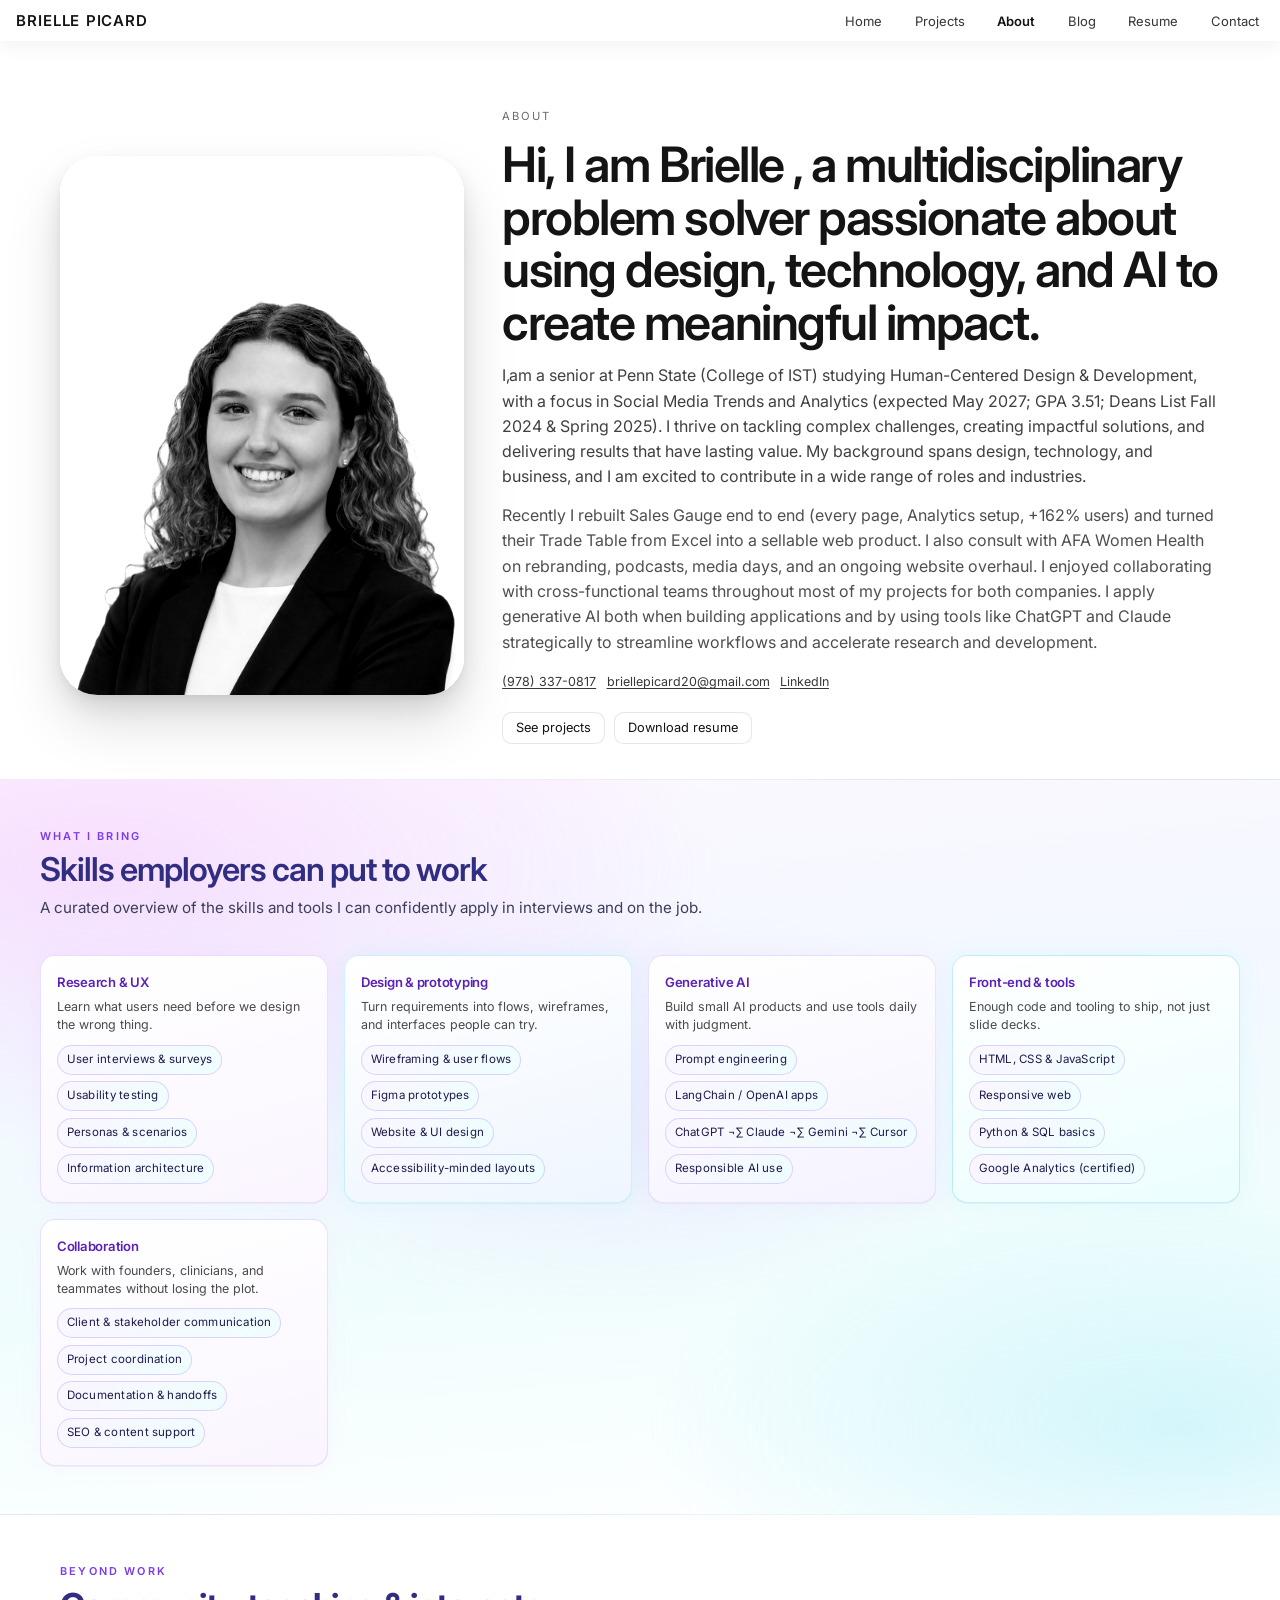
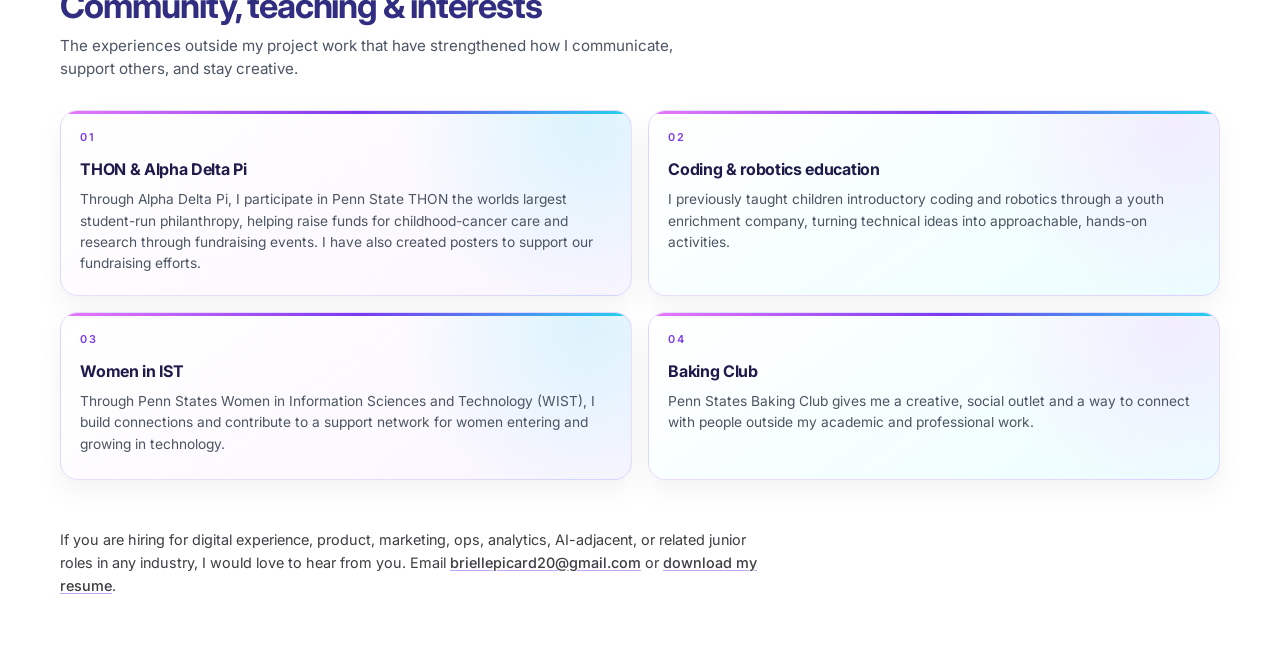
==== commit c5937540: "Fix typo in about.html" ====
--- a/about.html
+++ b/about.html
@@ -66,7 +66,7 @@
               technology, and AI to create meaningful impact.
             </h1>
             <p class="about-lead about-lead--personal">
-              I‚Äôm a senior at Penn State (College of IST) studying Human-Centered Design &amp;
+              I‚am a senior at Penn State (College of IST) studying Human-Centered Design &amp;
               Development, with a focus in Social Media Trends and Analytics (expected May 2027;
               GPA 3.51; Deans List Fall 2024 &amp; Spring 2025). I thrive on tackling complex
               challenges, creating impactful solutions, and delivering results that have lasting
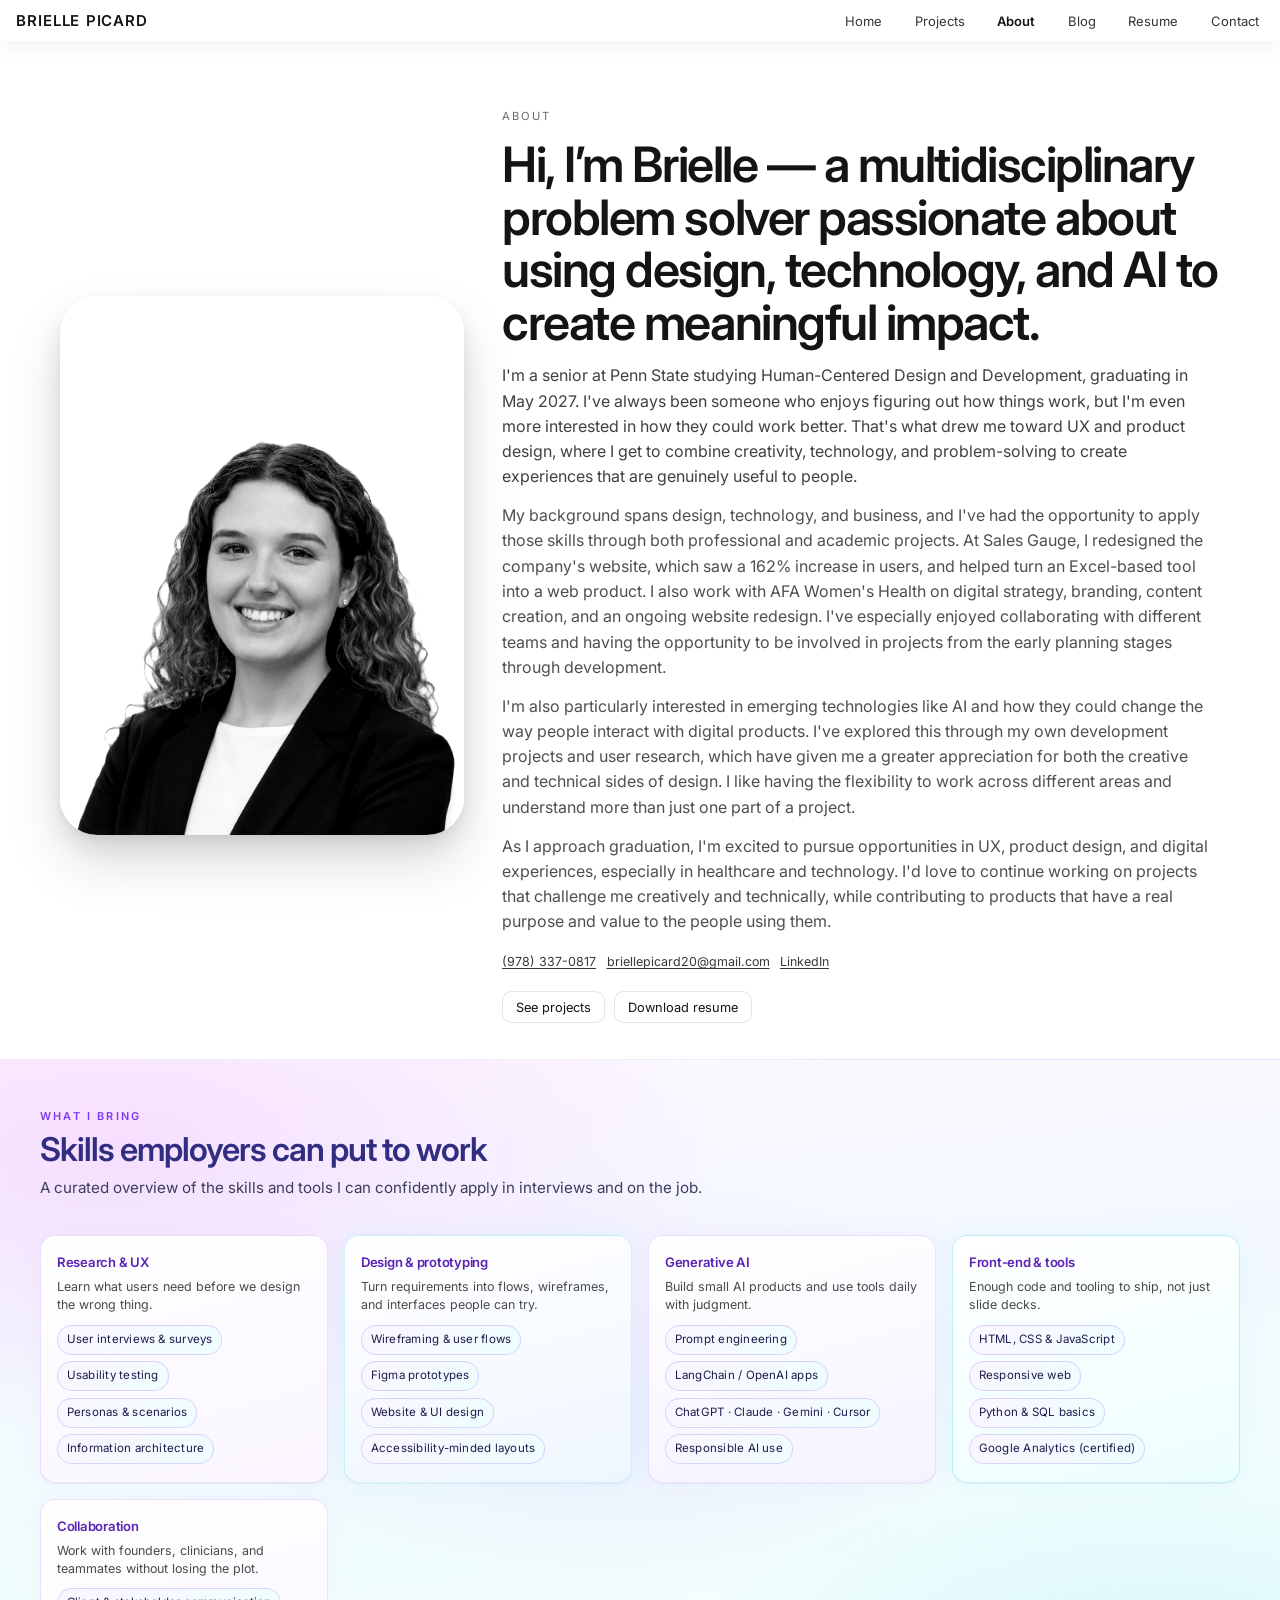
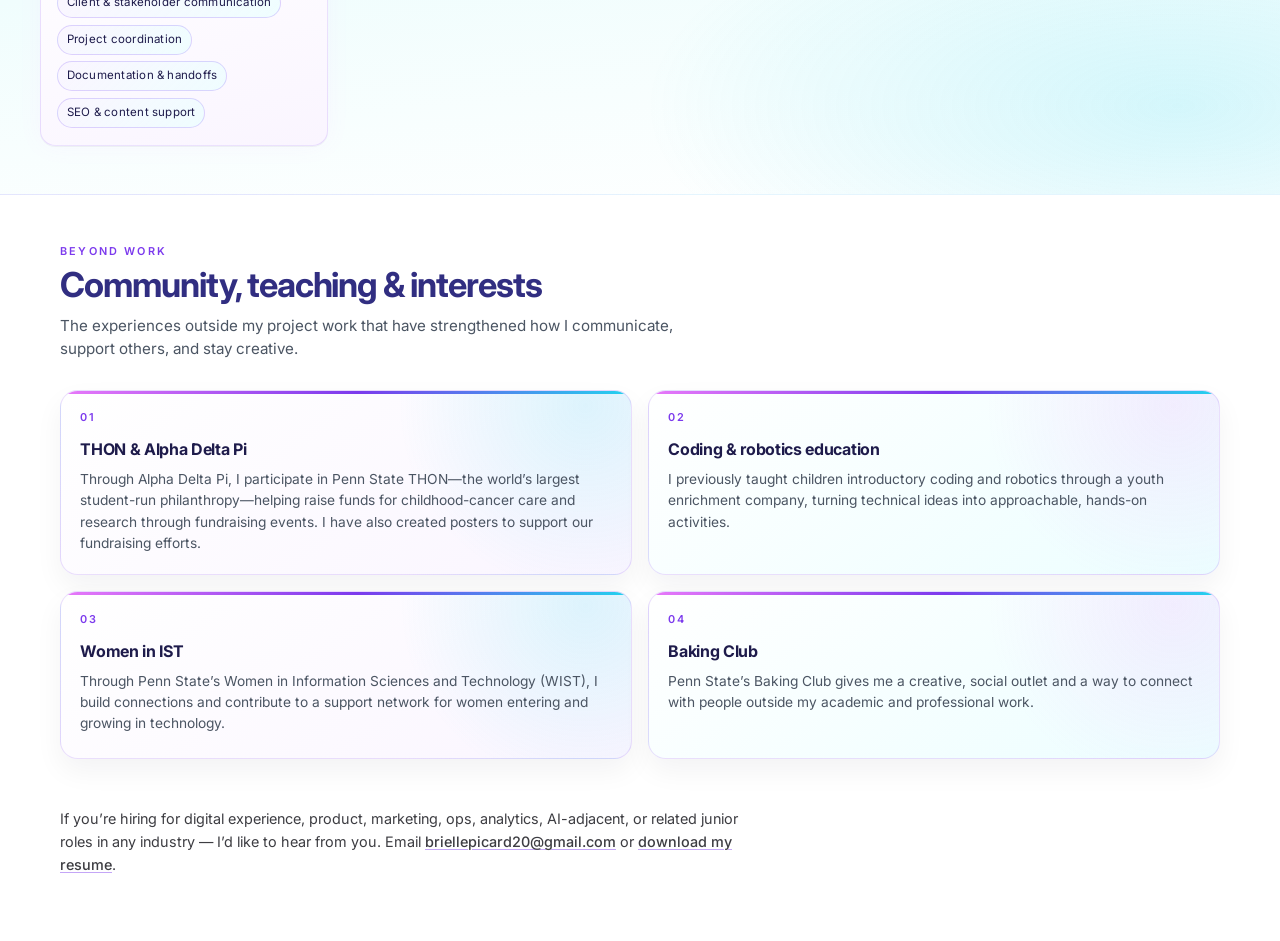
==== commit 206e5778: "Revise text for clarity and consistency in about.html Updated various text elements for clarity and " ====
--- a/about.html
+++ b/about.html
@@ -1,9 +1,10 @@
+
 <!DOCTYPE html>
 <html lang="en" class="page-about">
   <head>
     <meta charset="UTF-8" />
     <meta name="viewport" content="width=device-width, initial-scale=1.0" />
-    <title>About ‚ Brielle Picard</title>
+    <title>About — Brielle Picard</title>
     <link rel="preconnect" href="https://fonts.googleapis.com" />
     <link rel="preconnect" href="https://fonts.gstatic.com" crossorigin />
     <link
@@ -62,25 +63,37 @@
           <div class="about-hero__copy">
             <p class="about-kicker">About</p>
             <h1>
-              Hi, I am Brielle ‚ a multidisciplinary problem solver passionate about using design,
+              Hi, I’m Brielle — a multidisciplinary problem solver passionate about using design,
               technology, and AI to create meaningful impact.
             </h1>
             <p class="about-lead about-lead--personal">
-              I‚am a senior at Penn State (College of IST) studying Human-Centered Design &amp;
-              Development, with a focus in Social Media Trends and Analytics (expected May 2027;
-              GPA 3.51; Deans List Fall 2024 &amp; Spring 2025). I thrive on tackling complex
-              challenges, creating impactful solutions, and delivering results that have lasting
-              value. My background spans design, technology, and business, and I am excited to
-              contribute in a wide range of roles and industries.
+              I'm a senior at Penn State studying Human-Centered Design and Development, graduating
+              in May 2027. I've always been someone who enjoys figuring out how things work, but I'm
+              even more interested in how they could work better. That's what drew me toward UX and
+              product design, where I get to combine creativity, technology, and problem-solving to
+              create experiences that are genuinely useful to people.
             </p>
             <p class="about-lead about-lead--tight">
-              Recently I rebuilt Sales Gauge end to end (every page, Analytics setup, +162% users)
-              and turned their Trade Table from Excel into a sellable web product. I also consult
-              with AFA Women Health on rebranding, podcasts, media days, and an ongoing website
-              overhaul. I enjoyed collaborating with cross-functional teams throughout most of my
-              projects for both companies. I apply generative AI both when building applications
-              and by using tools like ChatGPT and Claude strategically to streamline workflows and
-              accelerate research and development.
+              My background spans design, technology, and business, and I've had the opportunity to
+              apply those skills through both professional and academic projects. At Sales Gauge, I
+              redesigned the company's website, which saw a 162% increase in users, and helped turn
+              an Excel-based tool into a web product. I also work with AFA Women's Health on digital
+              strategy, branding, content creation, and an ongoing website redesign. I've especially
+              enjoyed collaborating with different teams and having the opportunity to be involved in
+              projects from the early planning stages through development.
+            </p>
+            <p class="about-lead about-lead--tight">
+              I'm also particularly interested in emerging technologies like AI and how they could
+              change the way people interact with digital products. I've explored this through my own
+              development projects and user research, which have given me a greater appreciation for
+              both the creative and technical sides of design. I like having the flexibility to work
+              across different areas and understand more than just one part of a project.
+            </p>
+            <p class="about-lead about-lead--tight">
+              As I approach graduation, I'm excited to pursue opportunities in UX, product design,
+              and digital experiences, especially in healthcare and technology. I'd love to continue
+              working on projects that challenge me creatively and technically, while contributing to
+              products that have a real purpose and value to the people using them.
             </p>
             <ul class="about-contact-chips" aria-label="Contact">
               <li>
@@ -155,7 +168,7 @@
               <ul class="about-spotlight__chips">
                 <li>Prompt engineering</li>
                 <li>LangChain / OpenAI apps</li>
-                <li>ChatGPT ¬∑ Claude ¬∑ Gemini ¬∑ Cursor</li>
+                <li>ChatGPT · Claude · Gemini · Cursor</li>
                 <li>Responsible AI use</li>
               </ul>
             </li>
@@ -208,8 +221,8 @@
             <span class="about-involvement__number" aria-hidden="true">01</span>
             <h3>THON &amp; Alpha Delta Pi</h3>
             <p>
-              Through Alpha Delta Pi, I participate in Penn State THON the worlds largest
-              student-run philanthropy, helping raise funds for childhood-cancer care and research
+              Through Alpha Delta Pi, I participate in Penn State THON—the world’s largest
+              student-run philanthropy—helping raise funds for childhood-cancer care and research
               through fundraising events. I have also created posters to support our fundraising
               efforts.
             </p>
@@ -226,7 +239,7 @@
             <span class="about-involvement__number" aria-hidden="true">03</span>
             <h3>Women in IST</h3>
             <p>
-              Through Penn States Women in Information Sciences and Technology (WIST), I build
+              Through Penn State’s Women in Information Sciences and Technology (WIST), I build
               connections and contribute to a support network for women entering and growing in
               technology.
             </p>
@@ -235,7 +248,7 @@
             <span class="about-involvement__number" aria-hidden="true">04</span>
             <h3>Baking Club</h3>
             <p>
-              Penn States Baking Club gives me a creative, social outlet and a way to connect with
+              Penn State’s Baking Club gives me a creative, social outlet and a way to connect with
               people outside my academic and professional work.
             </p>
           </li>
@@ -243,8 +256,8 @@
       </section>
 
       <p class="about-context">
-        If you are hiring for digital experience, product, marketing, ops, analytics, AI-adjacent, or
-        related junior roles in any industry, I would love to hear from you. Email
+        If you’re hiring for digital experience, product, marketing, ops, analytics, AI-adjacent, or
+        related junior roles in any industry — I’d like to hear from you. Email
         <a href="mailto:briellepicard20@gmail.com">briellepicard20@gmail.com</a>
         or
         <a target="_blank" rel="noopener noreferrer" href="assets/resume.pdf" download="Brielle-Picard-Resume.pdf" type="application/pdf" data-resume-download>download my resume</a>.
